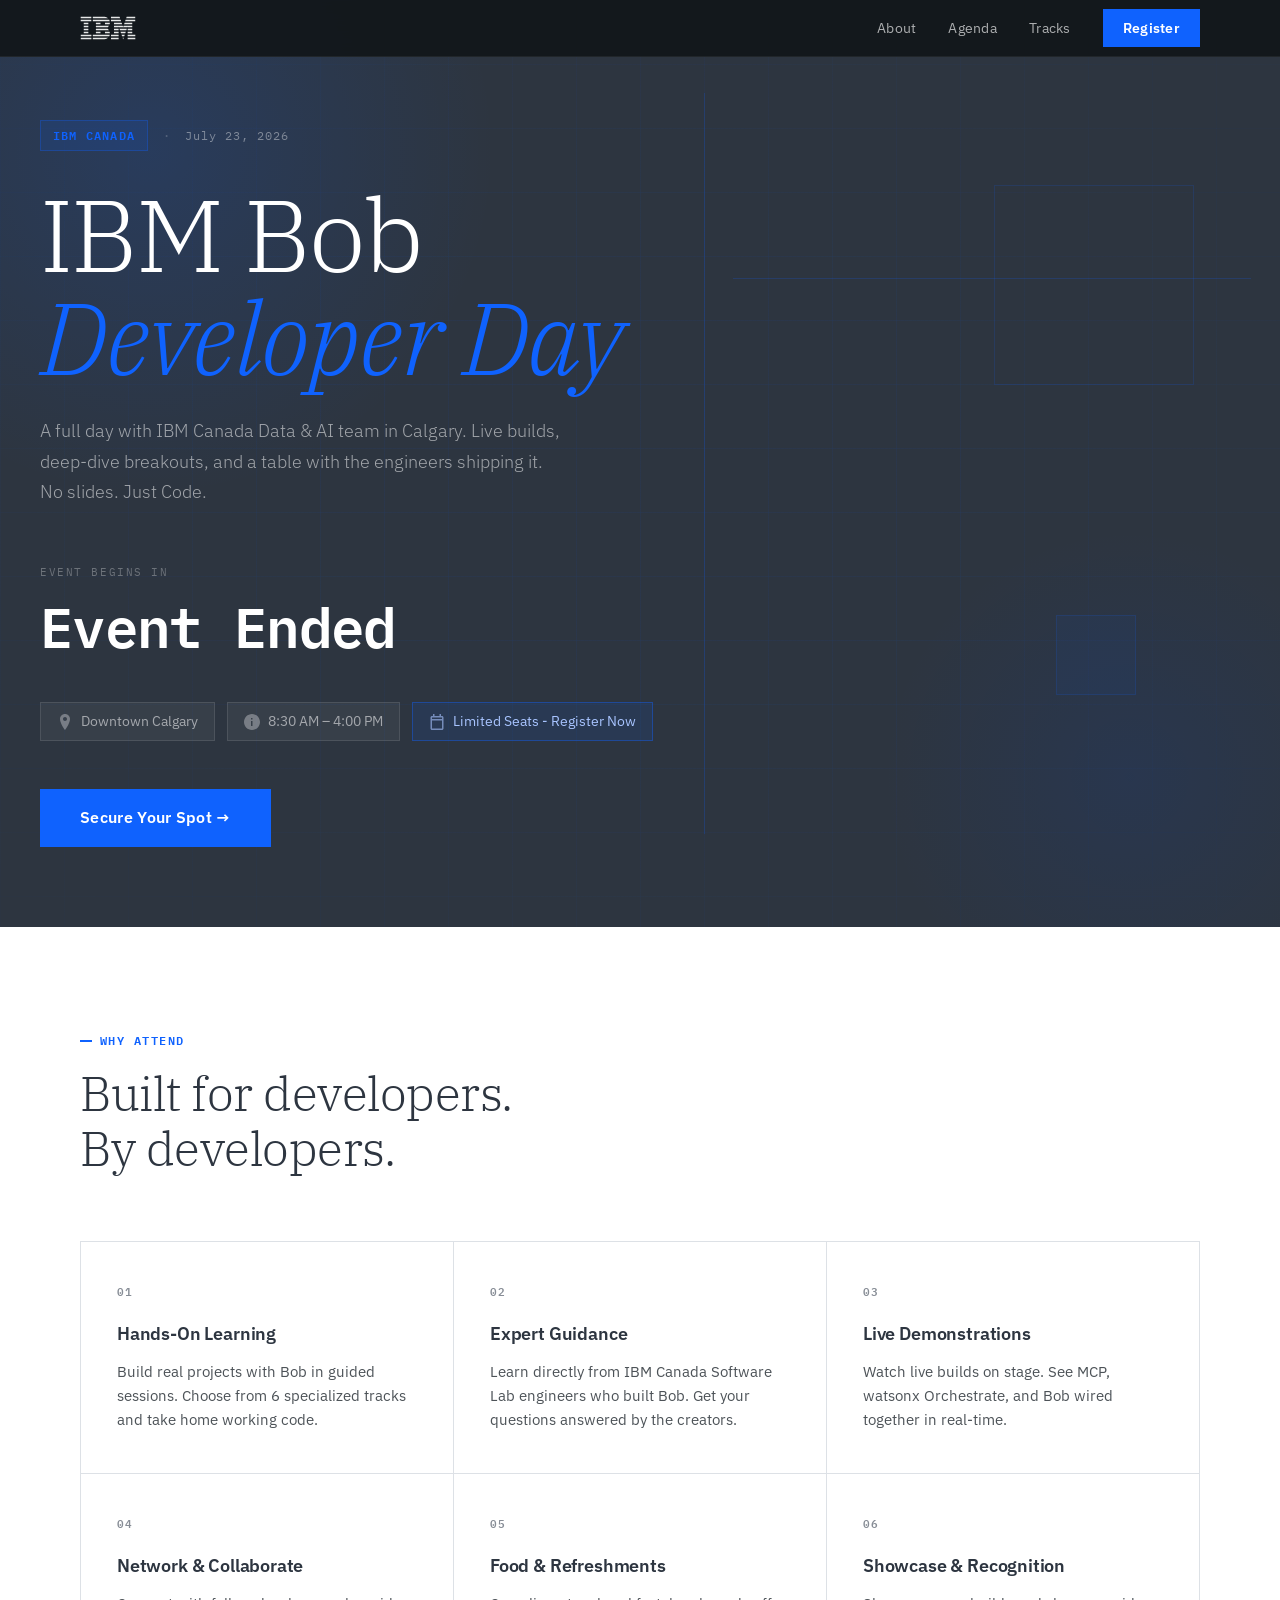
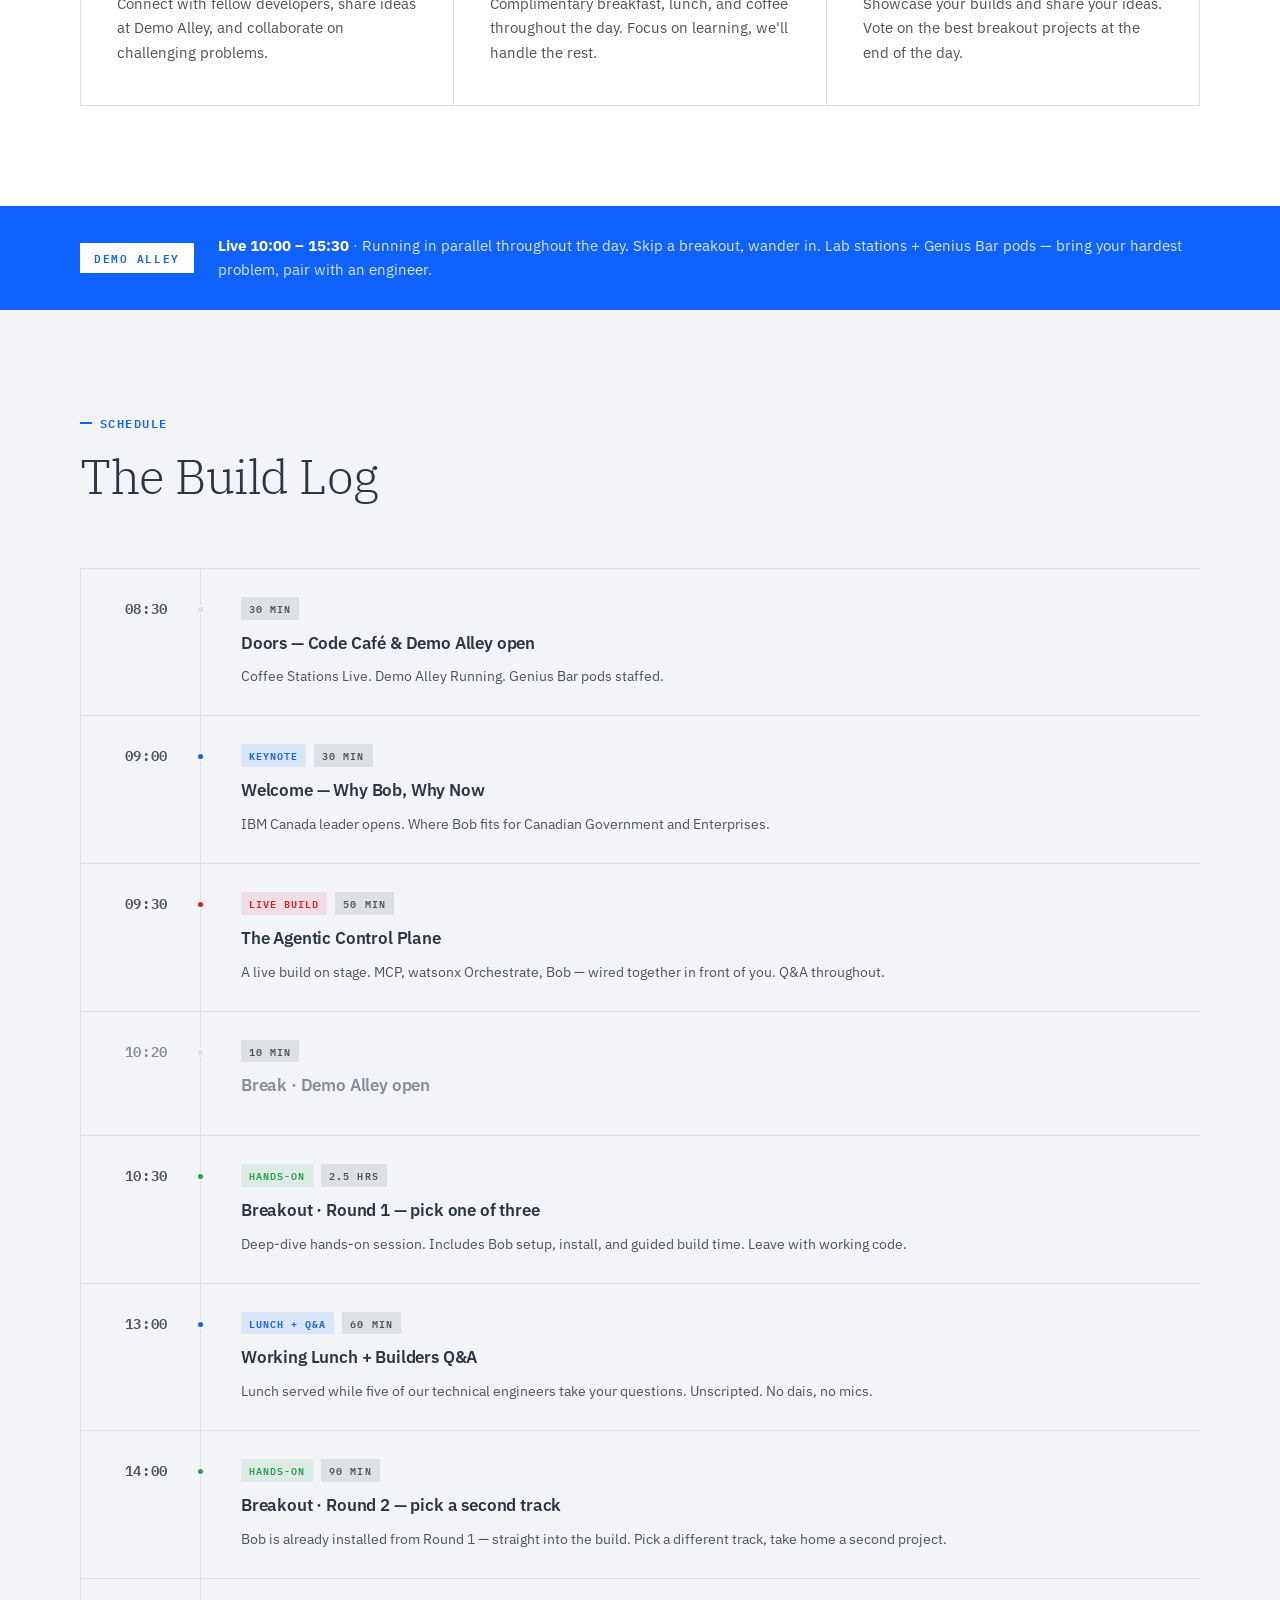
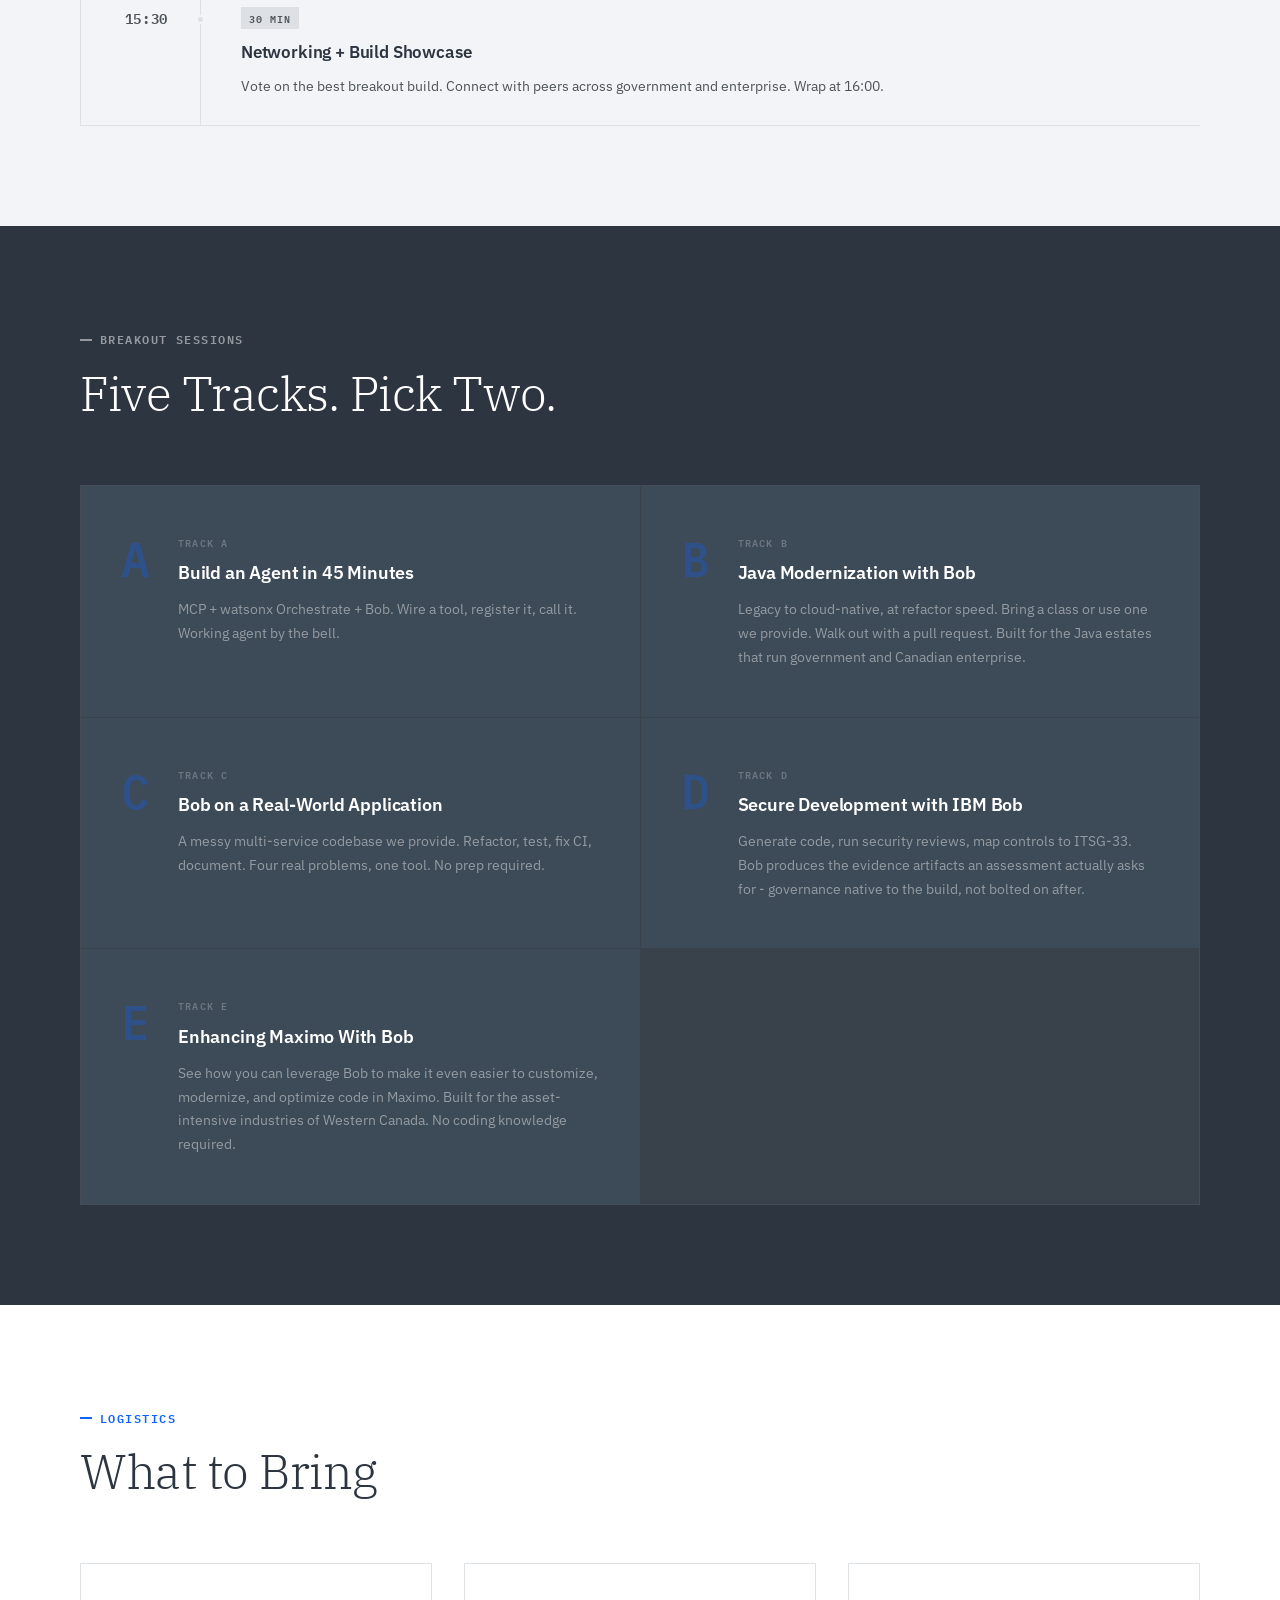
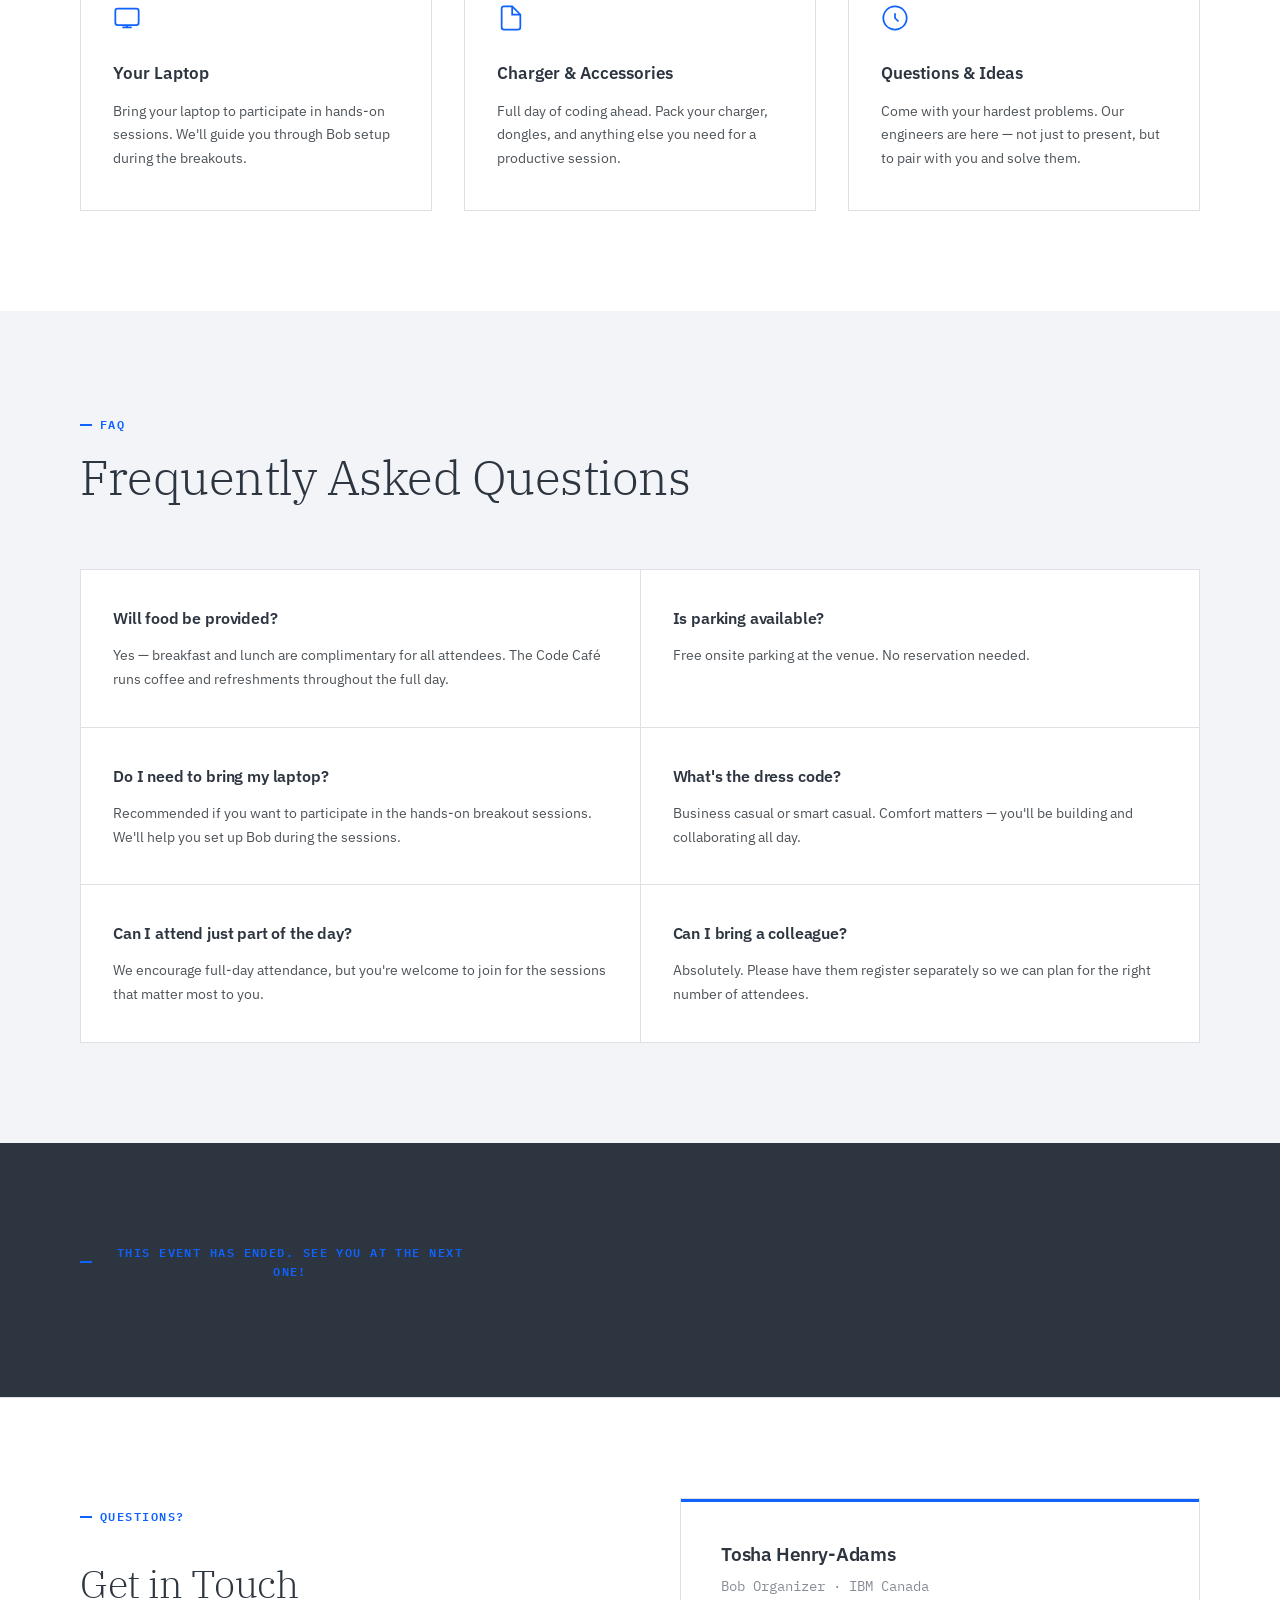
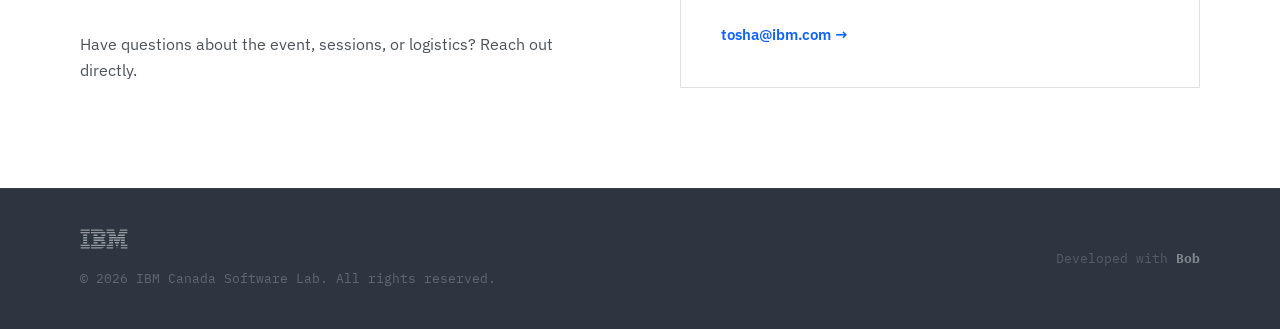
==== calgary/index.html @ beebd422 "Update index.html" ====
<!DOCTYPE html>
<html lang="en">
<head>
    <meta charset="UTF-8">
    <meta name="viewport" content="width=device-width, initial-scale=1.0">
    <title>IBM Bob Developer Day — July 23, 2026 · Calgary</title>
    <link rel="preconnect" href="https://fonts.googleapis.com">
    <link rel="preconnect" href="https://fonts.gstatic.com" crossorigin>
    <link href="https://fonts.googleapis.com/css2?family=IBM+Plex+Mono:wght@400;600&family=IBM+Plex+Sans:ital,wght@0,300;0,400;0,600;0,700;1,300&family=IBM+Plex+Serif:wght@300;400;600&display=swap" rel="stylesheet">
    <link rel="stylesheet" href="../styles.css">
</head>
<body>

    <!-- Sticky Register Button -->
    <div id="stickyRegister" class="sticky-register">
        <a href="#register" class="btn-sticky">Register Now →</a>
    </div>

    <!-- Top Nav Bar -->
    <nav class="topnav">
        <div class="topnav-inner">
            <img src="../ibm-logo.svg" alt="IBM" class="nav-logo">
            <div class="nav-links">
                <a href="#about">About</a>
                <a href="#agenda">Agenda</a>
                <a href="#tracks">Tracks</a>
                <a href="#register" class="nav-cta">Register</a>
            </div>
        </div>
    </nav>

    <div class="page-wrapper">

        <!-- HERO -->
        <header class="hero">
            <div class="hero-bg-grid"></div>
            <div class="hero-inner">
                <div class="hero-eyebrow">
                    <span class="eyebrow-tag">IBM Canada</span>
                    <span class="eyebrow-divider">·</span>
                    <span class="eyebrow-date">July 23, 2026</span>
                </div>

                <h1 class="hero-title">
                    IBM Bob<br>
                    <span class="hero-title-accent">Developer Day</span>
                </h1>

                <p class="hero-subtitle">A full day with IBM Canada Data & AI team in Calgary. Live builds, deep-dive breakouts, and a table with the engineers shipping it. <br>No slides. Just Code.</p>

                <!-- Countdown -->
                <div class="countdown-block">
                    <div class="countdown-label">Event begins in</div>
                    <div id="countdown" class="countdown">
                        <div class="countdown-item">
                            <span id="days" class="countdown-value">00</span>
                            <span class="countdown-unit">Days</span>
                        </div>
                        <div class="countdown-sep">:</div>
                        <div class="countdown-item">
                            <span id="hours" class="countdown-value">00</span>
                            <span class="countdown-unit">Hrs</span>
                        </div>
                        <div class="countdown-sep">:</div>
                        <div class="countdown-item">
                            <span id="minutes" class="countdown-value">00</span>
                            <span class="countdown-unit">Min</span>
                        </div>
                        <div class="countdown-sep">:</div>
                        <div class="countdown-item">
                            <span id="seconds" class="countdown-value">00</span>
                            <span class="countdown-unit">Sec</span>
                        </div>
                    </div>
                </div>

                <!-- Event Meta -->
                <div class="hero-meta">
                    <div class="meta-pill">
                        <svg width="16" height="16" viewBox="0 0 16 16" fill="none"><path d="M8 0C5.2 0 3 2.2 3 5c0 4.4 5 11 5 11s5-6.6 5-11c0-2.8-2.2-5-5-5zm0 7c-1.1 0-2-.9-2-2s.9-2 2-2 2 .9 2 2-.9 2-2 2z" fill="currentColor"/></svg>
                        Downtown Calgary
                    </div>
                    <div class="meta-pill">
                        <svg width="16" height="16" viewBox="0 0 16 16" fill="none"><path d="M8 0C3.6 0 0 3.6 0 8s3.6 8 8 8 8-3.6 8-8-3.6-8-8-8zm.5 12H7V7h1.5v5zm0-6.5H7V4h1.5v1.5z" fill="currentColor"/></svg>
                        8:30 AM – 4:00 PM
                    </div>
                    <a href="#register" class="meta-pill meta-pill-link">
                        <svg width="16" height="16" viewBox="0 0 16 16" fill="none"><path d="M13 2h-1V0h-1.5v2h-5V0H4v2H3C2.2 2 1.5 2.7 1.5 3.5v11C1.5 15.3 2.2 16 3 16h10c.8 0 1.5-.7 1.5-1.5v-11C14.5 2.7 13.8 2 13 2zm0 12.5H3v-8h10v8zM3 5V3.5h10V5H3z" fill="currentColor"/></svg>
                        Limited Seats - Register Now
                    </a>
                </div>

                <a href="#register" class="btn-hero">Secure Your Spot →</a>
            </div>

            <!-- Hero decoration -->
            <div class="hero-decoration">
                <div class="deco-line deco-l1"></div>
                <div class="deco-line deco-l2"></div>
                <div class="deco-box deco-b1"></div>
                <div class="deco-box deco-b2"></div>
            </div>
        </header>

        <main id="about">

            <!-- WHY ATTEND -->
            <section class="section-why">
                <div class="section-inner">
                    <div class="section-header">
                        <span class="section-kicker">Why Attend</span>
                        <h2 class="section-title">Built for developers.<br>By developers.</h2>
                    </div>
                    <div class="why-grid">
                        <div class="why-card">
                            <div class="why-num">01</div>
                            <h3>Hands-On Learning</h3>
                            <p>Build real projects with Bob in guided sessions. Choose from 6 specialized tracks and take home working code.</p>
                        </div>
                        <div class="why-card">
                            <div class="why-num">02</div>
                            <h3>Expert Guidance</h3>
                            <p>Learn directly from IBM Canada Software Lab engineers who built Bob. Get your questions answered by the creators.</p>
                        </div>
                        <div class="why-card">
                            <div class="why-num">03</div>
                            <h3>Live Demonstrations</h3>
                            <p>Watch live builds on stage. See MCP, watsonx Orchestrate, and Bob wired together in real-time.</p>
                        </div>
                        <div class="why-card">
                            <div class="why-num">04</div>
                            <h3>Network & Collaborate</h3>
                            <p>Connect with fellow developers, share ideas at Demo Alley, and collaborate on challenging problems.</p>
                        </div>
                        <div class="why-card">
                            <div class="why-num">05</div>
                            <h3>Food & Refreshments</h3>
                            <p>Complimentary breakfast, lunch, and coffee throughout the day. Focus on learning, we'll handle the rest.</p>
                        </div>
                        <div class="why-card">
                            <div class="why-num">06</div>
                            <h3>Showcase & Recognition</h3>
                            <p>Showcase your builds and share your ideas. Vote on the best breakout projects at the end of the day.</p>
                        </div>
                    </div>
                </div>
            </section>

            <!-- DEMO ALLEY BANNER -->
            <div class="demo-alley-banner">
                <div class="section-inner">
                    <div class="demo-alley-inner">
                        <div class="demo-alley-badge">DEMO ALLEY</div>
                        <div class="demo-alley-text">
                            <strong>Live 10:00 – 15:30</strong> · Running in parallel throughout the day. Skip a breakout, wander in. Lab stations + Genius Bar pods — bring your hardest problem, pair with an engineer.
                        </div>
                    </div>
                </div>
            </div>

            <!-- AGENDA -->
            <section class="section-agenda" id="agenda">
                <div class="section-inner">
                    <div class="section-header">
                        <span class="section-kicker">Schedule</span>
                        <h2 class="section-title">The Build Log</h2>
                    </div>
                    <div class="agenda-timeline">

                        <div class="agenda-item">
                            <div class="agenda-time">
                                <span class="time-mono">08:30</span>
                                <div class="time-dot"></div>
                            </div>
                            <div class="agenda-content">
                                <div class="agenda-tags"><span class="atag atag-default">30 MIN</span></div>
                                <h3>Doors — Code Café &amp; Demo Alley open</h3>
                                <p>Coffee Stations Live. Demo Alley Running. Genius Bar pods staffed.</p>
                            </div>
                        </div>

                        <div class="agenda-item agenda-keynote">
                            <div class="agenda-time">
                                <span class="time-mono">09:00</span>
                                <div class="time-dot"></div>
                            </div>
                            <div class="agenda-content">
                                <div class="agenda-tags"><span class="atag atag-keynote">KEYNOTE</span><span class="atag">30 MIN</span></div>
                                <h3>Welcome — Why Bob, Why Now</h3>
                                <p>IBM Canada leader opens. Where Bob fits for Canadian Government and Enterprises.</p>
                            </div>
                        </div>

                        <div class="agenda-item agenda-live">
                            <div class="agenda-time">
                                <span class="time-mono">09:30</span>
                                <div class="time-dot"></div>
                            </div>
                            <div class="agenda-content">
                                <div class="agenda-tags"><span class="atag atag-live">LIVE BUILD</span><span class="atag">50 MIN</span></div>
                                <h3>The Agentic Control Plane</h3>
                                <p>A live build on stage. MCP, watsonx Orchestrate, Bob — wired together in front of you. Q&amp;A throughout.</p>
                            </div>
                        </div>

                        <div class="agenda-item agenda-break">
                            <div class="agenda-time">
                                <span class="time-mono">10:20</span>
                                <div class="time-dot"></div>
                            </div>
                            <div class="agenda-content">
                                <div class="agenda-tags"><span class="atag">10 MIN</span></div>
                                <h3>Break · Demo Alley open</h3>
                            </div>
                        </div>

                        <div class="agenda-item agenda-handson">
                            <div class="agenda-time">
                                <span class="time-mono">10:30</span>
                                <div class="time-dot"></div>
                            </div>
                            <div class="agenda-content">
                                <div class="agenda-tags"><span class="atag atag-handson">HANDS-ON</span><span class="atag">2.5 HRS</span></div>
                                <h3>Breakout · Round 1 — pick one of three</h3>
                                <p>Deep-dive hands-on session. Includes Bob setup, install, and guided build time. Leave with working code.</p>
                            </div>
                        </div>

                        <div class="agenda-item agenda-keynote">
                            <div class="agenda-time">
                                <span class="time-mono">13:00</span>
                                <div class="time-dot"></div>
                            </div>
                            <div class="agenda-content">
                                <div class="agenda-tags"><span class="atag atag-keynote">LUNCH + Q&amp;A</span><span class="atag">60 MIN</span></div>
                                <h3>Working Lunch + Builders Q&amp;A</h3>
                                <p>Lunch served while five of our technical engineers take your questions. Unscripted. No dais, no mics.</p>
                            </div>
                        </div>

                        <div class="agenda-item agenda-handson">
                            <div class="agenda-time">
                                <span class="time-mono">14:00</span>
                                <div class="time-dot"></div>
                            </div>
                            <div class="agenda-content">
                                <div class="agenda-tags"><span class="atag atag-handson">HANDS-ON</span><span class="atag">90 MIN</span></div>
                                <h3>Breakout · Round 2 — pick a second track</h3>
                                <p>Bob is already installed from Round 1 — straight into the build. Pick a different track, take home a second project.</p>
                            </div>
                        </div>

                        <div class="agenda-item">
                            <div class="agenda-time">
                                <span class="time-mono">15:30</span>
                                <div class="time-dot"></div>
                            </div>
                            <div class="agenda-content">
                                <div class="agenda-tags"><span class="atag">30 MIN</span></div>
                                <h3>Networking + Build Showcase</h3>
                                <p>Vote on the best breakout build. Connect with peers across government and enterprise. Wrap at 16:00.</p>
                            </div>
                        </div>

                    </div>
                </div>
            </section>

            <!-- TRACKS -->
            <section class="section-tracks" id="tracks">
                <div class="section-inner">
                    <div class="section-header section-header-light">
                        <span class="section-kicker section-kicker-light">Breakout Sessions</span>
                        <h2 class="section-title section-title-light">Five Tracks. Pick Two.</h2>
                    </div>
                    <div class="tracks-grid">
                        <div class="track-card">
                            <div class="track-letter">A</div>
                            <div class="track-body">
                                <div class="track-label">TRACK A</div>
                                <h3>Build an Agent in 45 Minutes</h3>
                                <p>MCP + watsonx Orchestrate + Bob. Wire a tool, register it, call it. Working agent by the bell.</p>
                            </div>
                        </div>
						<div class="track-card">
                            <div class="track-letter">B</div>
                            <div class="track-body">
                                <div class="track-label">TRACK B</div>
                                <h3>Java Modernization with Bob</h3>
                                <p>Legacy to cloud-native, at refactor speed. Bring a class or use one we provide. Walk out with a pull request. Built for the Java estates that run government and Canadian enterprise.</p>
                            </div>
                        </div>
                        <div class="track-card">
                            <div class="track-letter">C</div>
                            <div class="track-body">
                                <div class="track-label">TRACK C</div>
                                <h3>Bob on a Real-World Application</h3>
                                <p>A messy multi-service codebase we provide. Refactor, test, fix CI, document. Four real problems, one tool. No prep required.</p>
                            </div>
                        </div>
                        <div class="track-card">
                            <div class="track-letter">D</div>
                            <div class="track-body">
                                <div class="track-label">TRACK D</div>
                                <h3>Secure Development with IBM Bob</h3>
                                <p>Generate code, run security reviews, map controls to ITSG-33. Bob produces the evidence artifacts an assessment actually asks for - governance native to the build, not bolted on after.</p>
                            </div>
                        </div>
						<div class="track-card">
                            <div class="track-letter">E</div>
                            <div class="track-body">
                                <div class="track-label">TRACK E</div>
                                <h3>Enhancing Maximo With Bob</h3>
                                <p>See how you can leverage Bob to make it even easier to customize, modernize, and optimize code in Maximo. Built for the asset-intensive industries of Western Canada. No coding knowledge required.</p>
                            </div>
                        </div>
                    </div>
                </div>
            </section>

            <!-- WHAT TO BRING -->
            <section class="section-bring">
                <div class="section-inner">
                    <div class="section-header">
                        <span class="section-kicker">Logistics</span>
                        <h2 class="section-title">What to Bring</h2>
                    </div>
                    <div class="bring-grid">
                        <div class="bring-card">
                            <div class="bring-icon">
                                <svg width="28" height="28" viewBox="0 0 24 24" fill="none" stroke="currentColor" stroke-width="1.5"><rect x="2" y="4" width="20" height="14" rx="2"/><path d="M8 20h8M12 18v2"/></svg>
                            </div>
                            <h3>Your Laptop</h3>
                            <p>Bring your laptop to participate in hands-on sessions. We'll guide you through Bob setup during the breakouts.</p>
                        </div>
                        <div class="bring-card">
                            <div class="bring-icon">
                                <svg width="28" height="28" viewBox="0 0 24 24" fill="none" stroke="currentColor" stroke-width="1.5"><path d="M13 2H6a2 2 0 00-2 2v16a2 2 0 002 2h12a2 2 0 002-2V9z"/><polyline points="13 2 13 9 20 9"/></svg>
                            </div>
                            <h3>Charger &amp; Accessories</h3>
                            <p>Full day of coding ahead. Pack your charger, dongles, and anything else you need for a productive session.</p>
                        </div>
                        <div class="bring-card">
                            <div class="bring-icon">
                                <svg width="28" height="28" viewBox="0 0 24 24" fill="none" stroke="currentColor" stroke-width="1.5"><circle cx="12" cy="12" r="10"/><path d="M12 8v4l3 3"/></svg>
                            </div>
                            <h3>Questions &amp; Ideas</h3>
                            <p>Come with your hardest problems. Our engineers are here — not just to present, but to pair with you and solve them.</p>
                        </div>
                    </div>
                </div>
            </section>

            <!-- FAQ -->
            <section class="section-faq">
                <div class="section-inner">
                    <div class="section-header">
                        <span class="section-kicker">FAQ</span>
                        <h2 class="section-title">Frequently Asked Questions</h2>
                    </div>
                    <div class="faq-grid">
                        <div class="faq-item">
                            <h3>Will food be provided?</h3>
                            <p>Yes — breakfast and lunch are complimentary for all attendees. The Code Café runs coffee and refreshments throughout the full day.</p>
                        </div>
                        <div class="faq-item">
                            <h3>Is parking available?</h3>
                            <p>Free onsite parking at the venue. No reservation needed.</p>
                        </div>
                        <div class="faq-item">
                            <h3>Do I need to bring my laptop?</h3>
                            <p>Recommended if you want to participate in the hands-on breakout sessions. We'll help you set up Bob during the sessions.</p>
                        </div>
                        <div class="faq-item">
                            <h3>What's the dress code?</h3>
                            <p>Business casual or smart casual. Comfort matters — you'll be building and collaborating all day.</p>
                        </div>
                        <div class="faq-item">
                            <h3>Can I attend just part of the day?</h3>
                            <p>We encourage full-day attendance, but you're welcome to join for the sessions that matter most to you.</p>
                        </div>
                        <div class="faq-item">
                            <h3>Can I bring a colleague?</h3>
                            <p>Absolutely. Please have them register separately so we can plan for the right number of attendees.</p>
                        </div>
                    </div>
                </div>
            </section>

            <!-- REGISTRATION -->
            <section id="register" class="section-register">
                <div class="section-inner">
                    <div class="register-card">
                        <div class="register-left">
                            <span class="section-kicker section-kicker-light">Registration</span>
                            <h2>Reserve Your Spot</h2>
                            <p>Secure your place at IBM Bob Developer Day Calgary. Seats are limited — early registration is encouraged.</p>
                            <ul class="register-perks">
                                <li>Full-day access to all sessions</li>
                                <li>Complimentary breakfast &amp; lunch</li>
                                <li>Hands-on breakout materials</li>
                                <li>Access to Demo Alley &amp; Genius Bar</li>
                            </ul>
                            <div class="register-secure">
                                <svg width="14" height="14" viewBox="0 0 16 16" fill="currentColor"><path d="M8 0C5.2 0 2.9 2.3 2.9 5v1.1H1.5C.7 6.1 0 6.8 0 7.6v6.9C0 15.3.7 16 1.5 16h13c.8 0 1.5-.7 1.5-1.5V7.6c0-.8-.7-1.5-1.5-1.5h-1.4V5C13.1 2.3 10.8 0 8 0zm0 1.5c1.9 0 3.5 1.6 3.5 3.5v1.1H4.5V5C4.5 3.1 6.1 1.5 8 1.5z"/></svg>
                                Your information is secure and used only for this event.By registering for this event, you consent to photography and video recording and the use of such content for event marketing and promotional activities.
                            </div>
                        </div>
                        <div class="register-right">
                            <iframe class="airtable-embed" 
	                            src="https://airtable.com/embed/appYo5AO9TQs8hWMN/pagO6Nk9xzf6Updv2/form" 
	                            frameborder="0" 
	                            onmousewheel="" 
	                            width="100%" 
	                            height="533" 
	                            style="background: transparent; border: 1px solid #ccc;">
                            </iframe>
                        </div>
                    </div>
                </div>
            </section>

            <!-- CONTACT -->
            <section class="section-contact">
                <div class="section-inner">
                    <div class="contact-block">
                        <div class="contact-left">
                            <span class="section-kicker">Questions?</span>
                            <h2>Get in Touch</h2>
                            <p>Have questions about the event, sessions, or logistics? Reach out directly.</p>
                        </div>
                        <div class="contact-right">
                            <div class="contact-card">
                                <div class="contact-name">Tosha Henry-Adams</div>
                                <div class="contact-role">Bob Organizer · IBM Canada</div>
                                <a href="mailto:lindsay.carreau@ibm.com" class="contact-email">tosha@ibm.com →</a>
                            </div>
                        </div>
                    </div>
                </div>
            </section>

        </main>

        <footer class="site-footer">
            <div class="section-inner">
                <div class="footer-inner">
                    <div class="footer-left">
                        <img src="../ibm-logo.svg" alt="IBM" class="footer-logo">
                        <p>© 2026 IBM Canada Software Lab. All rights reserved.</p>
                    </div>
                    <div class="footer-right">
                        <p class="bob-credit">Developed with <strong>Bob</strong></p>
                    </div>
                </div>
            </div>
        </footer>

    </div>

    <script src="../script.js"></script>
</body>
</html>
---- styles.css ----
/* ============================================================
   IBM BOB DEVELOPER DAY — styles.css
   Design: IBM Carbon-influenced, editorial precision
   ============================================================ */

:root {
    --ibm-blue:     #0f62fe;
    --ibm-blue-dk:  #0043ce;
    --ibm-blue-dkr: #001d6c;
    --ibm-red:      #da1e28;
    --ibm-green:    #24a148;
    --ibm-cool-90:  #2d3540;
    --ibm-cool-80:  #3d4a57;
    --ibm-cool-70:  #4e5d6c;
    --ibm-cool-60:  #4d5358;
    --ibm-cool-40:  #878d96;
    --ibm-cool-20:  #dde1e6;
    --ibm-cool-10:  #f2f4f8;
    --ibm-white:    #ffffff;
    --ibm-bg:       #f2f4f8;

    --font-sans:  'IBM Plex Sans', system-ui, sans-serif;
    --font-mono:  'IBM Plex Mono', monospace;
    --font-serif: 'IBM Plex Serif', Georgia, serif;

    --max-w: 1200px;
    --section-pad: 100px 0;
    --radius: 2px;
    --transition: 0.22s ease;
}

/* ===================== RESET ===================== */
*, *::before, *::after { box-sizing: border-box; margin: 0; padding: 0; }

html { scroll-behavior: smooth; }

body {
    font-family: var(--font-sans);
    background: var(--ibm-bg);
    color: var(--ibm-cool-90);
    line-height: 1.6;
    -webkit-font-smoothing: antialiased;
}

/* ===================== TOP NAV ===================== */
.topnav {
    position: fixed;
    top: 0;
    left: 0;
    right: 0;
    z-index: 100;
    background: rgba(18, 22, 25, 0.92);
    backdrop-filter: blur(12px);
    border-bottom: 1px solid rgba(255,255,255,0.06);
}

.topnav-inner {
    max-width: var(--max-w);
    margin: 0 auto;
    padding: 0 40px;
    height: 56px;
    display: flex;
    align-items: center;
    justify-content: space-between;
}

.nav-logo {
    width: 56px;
    height: auto;
    filter: brightness(0) invert(1);
    opacity: 0.9;
}

.nav-links {
    display: flex;
    align-items: center;
    gap: 32px;
}

.nav-links a {
    color: rgba(255,255,255,0.65);
    text-decoration: none;
    font-size: 0.875rem;
    font-weight: 400;
    letter-spacing: 0.02em;
    transition: color var(--transition);
}

.nav-links a:hover { color: var(--ibm-white); }

.nav-links .nav-cta {
    background: var(--ibm-blue);
    color: var(--ibm-white);
    padding: 8px 20px;
    font-weight: 600;
    opacity: 1;
}

.nav-links .nav-cta:hover {
    background: var(--ibm-blue-dk);
    color: var(--ibm-white);
}

/* ===================== STICKY BUTTON ===================== */
.sticky-register {
    position: fixed;
    bottom: 32px;
    right: 32px;
    z-index: 90;
    opacity: 0;
    transform: translateY(16px);
    pointer-events: none;
    transition: all 0.3s ease;
}

.sticky-register.visible {
    opacity: 1;
    transform: translateY(0);
    pointer-events: auto;
}

.btn-sticky {
    display: inline-block;
    padding: 14px 28px;
    background: var(--ibm-blue);
    color: var(--ibm-white);
    text-decoration: none;
    font-size: 0.9rem;
    font-weight: 600;
    letter-spacing: 0.02em;
    box-shadow: 0 4px 24px rgba(15, 98, 254, 0.45);
    transition: all var(--transition);
}

.btn-sticky:hover {
    background: var(--ibm-blue-dk);
    box-shadow: 0 6px 32px rgba(15, 98, 254, 0.55);
    transform: translateY(-2px);
}

/* ===================== SECTION INNER ===================== */
.section-inner {
    max-width: var(--max-w);
    margin: 0 auto;
    padding: 0 40px;
}

.section-header {
    margin-bottom: 64px;
}

.section-header-light { /* for dark bg */ }

.section-kicker {
    display: inline-block;
    font-family: var(--font-mono);
    font-size: 0.75rem;
    font-weight: 600;
    color: var(--ibm-blue);
    letter-spacing: 0.12em;
    text-transform: uppercase;
    margin-bottom: 16px;
    position: relative;
    padding-left: 20px;
}

.section-kicker::before {
    content: '';
    position: absolute;
    left: 0;
    top: 50%;
    transform: translateY(-50%);
    width: 12px;
    height: 2px;
    background: var(--ibm-blue);
}

.section-kicker-light {
    color: rgba(255,255,255,0.5);
}

.section-kicker-light::before {
    background: rgba(255,255,255,0.5);
}

.section-title {
    font-family: var(--font-serif);
    font-size: clamp(2rem, 4vw, 3rem);
    font-weight: 300;
    line-height: 1.15;
    color: var(--ibm-cool-90);
    letter-spacing: -0.01em;
}

.section-title-light { color: var(--ibm-white); }

/* ===================== HERO ===================== */
.hero {
    position: relative;
    background: var(--ibm-cool-90);
    min-height: 100vh;
    display: flex;
    align-items: center;
    padding: 120px 40px 80px;
    overflow: hidden;
}

.hero-bg-grid {
    position: absolute;
    inset: 0;
    background-image:
        linear-gradient(rgba(15, 98, 254, 0.06) 1px, transparent 1px),
        linear-gradient(90deg, rgba(15, 98, 254, 0.06) 1px, transparent 1px);
    background-size: 64px 64px;
    mask-image: radial-gradient(ellipse 80% 80% at 50% 50%, black 30%, transparent 100%);
}

.hero::before {
    content: '';
    position: absolute;
    top: -200px;
    left: -200px;
    width: 700px;
    height: 700px;
    background: radial-gradient(circle, rgba(15,98,254,0.15) 0%, transparent 70%);
    pointer-events: none;
}

.hero::after {
    content: '';
    position: absolute;
    bottom: -100px;
    right: -100px;
    width: 500px;
    height: 500px;
    background: radial-gradient(circle, rgba(0,67,206,0.1) 0%, transparent 70%);
    pointer-events: none;
}

.hero-inner {
    position: relative;
    z-index: 2;
    max-width: var(--max-w);
    margin: 0 auto;
    width: 100%;
}

.hero-eyebrow {
    display: flex;
    align-items: center;
    gap: 16px;
    margin-bottom: 32px;
    animation: fadeUp 0.8s ease both;
}

.eyebrow-tag {
    font-family: var(--font-mono);
    font-size: 0.75rem;
    font-weight: 600;
    color: var(--ibm-blue);
    letter-spacing: 0.1em;
    text-transform: uppercase;
    background: rgba(15, 98, 254, 0.12);
    border: 1px solid rgba(15, 98, 254, 0.3);
    padding: 5px 12px;
}

.eyebrow-divider { color: rgba(255,255,255,0.2); }

.eyebrow-date {
    font-family: var(--font-mono);
    font-size: 0.75rem;
    color: rgba(255,255,255,0.4);
    letter-spacing: 0.08em;
}

.hero-title {
    font-family: var(--font-serif);
    font-size: clamp(3.5rem, 8vw, 7rem);
    font-weight: 300;
    color: var(--ibm-white);
    line-height: 1.0;
    letter-spacing: -0.02em;
    margin-bottom: 28px;
    animation: fadeUp 0.8s 0.1s ease both;
}

.hero-title-accent {
    color: var(--ibm-blue);
    font-style: italic;
}

.hero-subtitle {
    font-size: 1.125rem;
    color: rgba(255,255,255,0.55);
    max-width: 560px;
    line-height: 1.7;
    margin-bottom: 56px;
    font-weight: 300;
    animation: fadeUp 0.8s 0.2s ease both;
}

/* Countdown */
.countdown-block {
    margin-bottom: 48px;
    animation: fadeUp 0.8s 0.3s ease both;
}

.countdown-label {
    font-family: var(--font-mono);
    font-size: 0.7rem;
    letter-spacing: 0.14em;
    text-transform: uppercase;
    color: rgba(255,255,255,0.3);
    margin-bottom: 16px;
}

.countdown {
    display: flex;
    align-items: center;
    gap: 12px;
}

.countdown-item {
    text-align: center;
}

.countdown-value {
    display: block;
    font-family: var(--font-mono);
    font-size: 3.5rem;
    font-weight: 600;
    color: var(--ibm-white);
    line-height: 1;
    letter-spacing: -0.03em;
}

.countdown-unit {
    display: block;
    font-family: var(--font-mono);
    font-size: 0.65rem;
    letter-spacing: 0.1em;
    text-transform: uppercase;
    color: rgba(255,255,255,0.3);
    margin-top: 6px;
}

.countdown-sep {
    font-family: var(--font-mono);
    font-size: 2.5rem;
    color: rgba(15, 98, 254, 0.4);
    line-height: 1;
    padding-bottom: 16px;
}

/* Hero Meta Pills */
.hero-meta {
    display: flex;
    flex-wrap: wrap;
    gap: 12px;
    margin-bottom: 48px;
    animation: fadeUp 0.8s 0.35s ease both;
}

.meta-pill {
    display: flex;
    align-items: center;
    gap: 8px;
    font-size: 0.85rem;
    color: rgba(255,255,255,0.55);
    background: rgba(255,255,255,0.05);
    border: 1px solid rgba(255,255,255,0.1);
    padding: 8px 16px;
}

.meta-pill-link {
    text-decoration: none;
    border: 1px solid rgba(15, 98, 254, 0.4);
    color: #a8c4ff;
    background: rgba(15, 98, 254, 0.1);
    transition: all var(--transition);
}

.meta-pill svg { opacity: 0.6; flex-shrink: 0; }

.btn-hero {
    display: inline-block;
    padding: 16px 40px;
    background: var(--ibm-blue);
    color: var(--ibm-white);
    text-decoration: none;
    font-size: 1rem;
    font-weight: 600;
    letter-spacing: 0.02em;
    transition: all var(--transition);
    box-shadow: 0 0 0 0 rgba(15, 98, 254, 0.4);
    animation: fadeUp 0.8s 0.4s ease both;
}

.btn-hero:hover {
    background: var(--ibm-blue-dk);
    transform: translateY(-2px);
    box-shadow: 0 8px 32px rgba(15, 98, 254, 0.4);
}

/* Hero Decoration */
.hero-decoration {
    position: absolute;
    right: 0;
    top: 0;
    bottom: 0;
    width: 45%;
    pointer-events: none;
    z-index: 1;
}

.deco-line {
    position: absolute;
    background: rgba(15, 98, 254, 0.2);
}

.deco-l1 {
    width: 1px;
    top: 10%;
    bottom: 10%;
    left: 0;
}

.deco-l2 {
    height: 1px;
    left: 5%;
    right: 5%;
    top: 30%;
}

.deco-box {
    position: absolute;
    border: 1px solid rgba(15, 98, 254, 0.15);
}

.deco-b1 {
    width: 200px;
    height: 200px;
    top: 20%;
    right: 15%;
}

.deco-b2 {
    width: 80px;
    height: 80px;
    bottom: 25%;
    right: 25%;
    background: rgba(15, 98, 254, 0.05);
}

/* ===================== WHY ATTEND ===================== */
.section-why {
    background: var(--ibm-white);
    padding: var(--section-pad);
}

.why-grid {
    display: grid;
    grid-template-columns: repeat(3, 1fr);
    gap: 1px;
    background: var(--ibm-cool-20);
    border: 1px solid var(--ibm-cool-20);
}

.why-card {
    background: var(--ibm-white);
    padding: 40px 36px;
    position: relative;
    transition: background var(--transition);
}

.why-card:hover {
    background: var(--ibm-cool-10);
}

.why-card:hover .why-num {
    color: var(--ibm-blue);
}

.why-num {
    font-family: var(--font-mono);
    font-size: 0.7rem;
    font-weight: 600;
    color: var(--ibm-cool-40);
    letter-spacing: 0.1em;
    margin-bottom: 20px;
    transition: color var(--transition);
}

.why-card h3 {
    font-size: 1.1rem;
    font-weight: 600;
    color: var(--ibm-cool-90);
    margin-bottom: 12px;
    letter-spacing: -0.01em;
}

.why-card p {
    font-size: 0.925rem;
    color: var(--ibm-cool-60);
    line-height: 1.65;
}

/* ===================== DEMO ALLEY ===================== */
.demo-alley-banner {
    background: var(--ibm-blue);
    padding: 28px 0;
}

.demo-alley-inner {
    display: flex;
    align-items: center;
    gap: 24px;
}

.demo-alley-badge {
    font-family: var(--font-mono);
    font-size: 0.7rem;
    font-weight: 600;
    letter-spacing: 0.14em;
    color: var(--ibm-blue);
    background: var(--ibm-white);
    padding: 6px 14px;
    white-space: nowrap;
}

.demo-alley-text {
    font-size: 0.925rem;
    color: rgba(255,255,255,0.85);
    line-height: 1.6;
}

.demo-alley-text strong {
    color: var(--ibm-white);
}

/* ===================== AGENDA ===================== */
.section-agenda {
    background: var(--ibm-bg);
    padding: var(--section-pad);
}

.agenda-timeline {
    display: flex;
    flex-direction: column;
    gap: 0;
    border-left: 1px solid var(--ibm-cool-20);
    padding-left: 0;
}

.agenda-item {
    display: grid;
    grid-template-columns: 120px 1fr;
    gap: 0;
    position: relative;
    border-bottom: 1px solid var(--ibm-cool-20);
    transition: background var(--transition);
}

.agenda-item:hover {
    background: rgba(255,255,255,0.7);
}

.agenda-item:first-child { border-top: 1px solid var(--ibm-cool-20); }

.agenda-time {
    padding: 28px 32px 28px 0;
    display: flex;
    align-items: flex-start;
    justify-content: flex-end;
    gap: 20px;
    border-right: 1px solid var(--ibm-cool-20);
    position: relative;
}

.time-mono {
    font-family: var(--font-mono);
    font-size: 0.875rem;
    font-weight: 600;
    color: var(--ibm-cool-60);
    letter-spacing: 0.05em;
}

.time-dot {
    position: absolute;
    right: -5px;
    top: 36px;
    width: 9px;
    height: 9px;
    border-radius: 50%;
    background: var(--ibm-cool-20);
    border: 2px solid var(--ibm-bg);
}

.agenda-keynote .time-dot { background: var(--ibm-blue); }
.agenda-live .time-dot    { background: var(--ibm-red); }
.agenda-handson .time-dot { background: var(--ibm-green); }

.agenda-content {
    padding: 28px 0 28px 40px;
}

.agenda-tags {
    display: flex;
    gap: 8px;
    margin-bottom: 10px;
}

.atag {
    font-family: var(--font-mono);
    font-size: 0.65rem;
    font-weight: 600;
    letter-spacing: 0.1em;
    text-transform: uppercase;
    padding: 3px 8px;
    background: var(--ibm-cool-20);
    color: var(--ibm-cool-60);
}

.atag-keynote {
    background: rgba(15, 98, 254, 0.1);
    color: var(--ibm-blue);
}

.atag-live {
    background: rgba(218, 30, 40, 0.1);
    color: var(--ibm-red);
}

.atag-handson {
    background: rgba(36, 161, 72, 0.1);
    color: var(--ibm-green);
}

.agenda-content h3 {
    font-size: 1.05rem;
    font-weight: 600;
    color: var(--ibm-cool-90);
    margin-bottom: 8px;
    letter-spacing: -0.01em;
}

.agenda-content p {
    font-size: 0.9rem;
    color: var(--ibm-cool-60);
    line-height: 1.6;
}

.agenda-break .time-mono,
.agenda-break .agenda-content h3 {
    color: var(--ibm-cool-40);
}

/* ===================== TRACKS ===================== */
.section-tracks {
    background: var(--ibm-cool-90);
    padding: var(--section-pad);
}

.tracks-grid {
    display: grid;
    grid-template-columns: repeat(2, 1fr);
    gap: 1px;
    background: rgba(255,255,255,0.06);
    border: 1px solid rgba(255,255,255,0.06);
}

.track-card {
    background: var(--ibm-cool-80);
    padding: 48px 40px;
    display: flex;
    gap: 28px;
    align-items: flex-start;
    transition: background var(--transition);
    cursor: default;
}

.track-card:hover {
    background: var(--ibm-cool-70);
}

.track-letter {
    font-family: var(--font-mono);
    font-size: 3rem;
    font-weight: 600;
    color: rgba(15, 98, 254, 0.3);
    line-height: 1;
    flex-shrink: 0;
    transition: color var(--transition);
}

.track-card:hover .track-letter {
    color: var(--ibm-blue);
}

.track-label {
    font-family: var(--font-mono);
    font-size: 0.65rem;
    font-weight: 600;
    letter-spacing: 0.12em;
    color: rgba(255,255,255,0.25);
    text-transform: uppercase;
    margin-bottom: 12px;
}

.track-body h3 {
    font-size: 1.1rem;
    font-weight: 600;
    color: var(--ibm-white);
    margin-bottom: 12px;
    letter-spacing: -0.01em;
    line-height: 1.3;
}

.track-body p {
    font-size: 0.9rem;
    color: rgba(255,255,255,0.45);
    line-height: 1.65;
}

/* ===================== WHAT TO BRING ===================== */
.section-bring {
    background: var(--ibm-white);
    padding: var(--section-pad);
}

.bring-grid {
    display: grid;
    grid-template-columns: repeat(3, 1fr);
    gap: 32px;
}

.bring-card {
    padding: 40px 32px;
    border: 1px solid var(--ibm-cool-20);
    transition: all var(--transition);
    position: relative;
}

.bring-card::before {
    content: '';
    position: absolute;
    left: 0;
    top: 0;
    bottom: 0;
    width: 3px;
    background: var(--ibm-blue);
    opacity: 0;
    transition: opacity var(--transition);
}

.bring-card:hover::before {
    opacity: 1;
}

.bring-card:hover {
    border-color: var(--ibm-cool-20);
    box-shadow: 4px 4px 24px rgba(0,0,0,0.07);
    transform: translateX(4px);
}

.bring-icon {
    color: var(--ibm-blue);
    margin-bottom: 20px;
}

.bring-card h3 {
    font-size: 1.05rem;
    font-weight: 600;
    color: var(--ibm-cool-90);
    margin-bottom: 12px;
}

.bring-card p {
    font-size: 0.9rem;
    color: var(--ibm-cool-60);
    line-height: 1.65;
}

/* ===================== FAQ ===================== */
.section-faq {
    background: var(--ibm-bg);
    padding: var(--section-pad);
}

.faq-grid {
    display: grid;
    grid-template-columns: repeat(2, 1fr);
    gap: 1px;
    background: var(--ibm-cool-20);
    border: 1px solid var(--ibm-cool-20);
}

.faq-item {
    background: var(--ibm-white);
    padding: 36px 32px;
    transition: background var(--transition);
}

.faq-item:hover {
    background: var(--ibm-cool-10);
}

.faq-item h3 {
    font-size: 0.975rem;
    font-weight: 600;
    color: var(--ibm-cool-90);
    margin-bottom: 12px;
    letter-spacing: -0.01em;
}

.faq-item p {
    font-size: 0.9rem;
    color: var(--ibm-cool-60);
    line-height: 1.65;
}

/* ===================== REGISTRATION ===================== */
.section-register {
    background: var(--ibm-cool-90);
    padding: var(--section-pad);
}

.register-card {
    display: grid;
    grid-template-columns: 1fr 1.6fr;
    gap: 80px;
    align-items: start;
}

.register-left h2 {
    font-family: var(--font-serif);
    font-size: clamp(2rem, 3.5vw, 2.75rem);
    font-weight: 300;
    color: var(--ibm-white);
    line-height: 1.15;
    margin-bottom: 20px;
    margin-top: 16px;
    letter-spacing: -0.01em;
}

.register-left p {
    font-size: 0.975rem;
    color: rgba(255,255,255,0.5);
    line-height: 1.7;
    margin-bottom: 32px;
}

.register-perks {
    list-style: none;
    display: flex;
    flex-direction: column;
    gap: 10px;
    margin-bottom: 40px;
}

.register-perks li {
    font-size: 0.9rem;
    color: rgba(255,255,255,0.6);
    padding-left: 20px;
    position: relative;
}

.register-perks li::before {
    content: '→';
    position: absolute;
    left: 0;
    color: var(--ibm-blue);
    font-weight: 600;
}

.register-secure {
    display: flex;
    align-items: center;
    gap: 8px;
    font-size: 0.8rem;
    color: rgba(255,255,255,0.25);
    font-family: var(--font-mono);
}

.register-right {
    background: var(--ibm-white);
    padding: 8px;
}

.register-left .register-consent {
    font-size: 0.8rem;
    color: rgba(255,255,255,0.25);
    font-family: var(--font-mono);
    margin-top: 8px;
    margin-bottom: 0;
}

/* ===================== CONTACT ===================== */
.section-contact {
    background: var(--ibm-white);
    padding: var(--section-pad);
    border-top: 1px solid var(--ibm-cool-20);
}

.contact-block {
    display: grid;
    grid-template-columns: 1fr 1fr;
    gap: 80px;
    align-items: center;
}

.contact-left h2 {
    font-family: var(--font-serif);
    font-size: clamp(1.75rem, 3vw, 2.5rem);
    font-weight: 300;
    color: var(--ibm-cool-90);
    margin-bottom: 16px;
    margin-top: 12px;
    letter-spacing: -0.01em;
}

.contact-left p {
    font-size: 0.975rem;
    color: var(--ibm-cool-60);
    line-height: 1.65;
}

.contact-card {
    border: 1px solid var(--ibm-cool-20);
    padding: 40px;
    position: relative;
}

.contact-card::before {
    content: '';
    position: absolute;
    top: 0;
    left: 0;
    right: 0;
    height: 3px;
    background: var(--ibm-blue);
}

.contact-name {
    font-size: 1.2rem;
    font-weight: 600;
    color: var(--ibm-cool-90);
    margin-bottom: 6px;
    letter-spacing: -0.01em;
}

.contact-role {
    font-size: 0.85rem;
    color: var(--ibm-cool-40);
    margin-bottom: 24px;
    font-family: var(--font-mono);
}

.contact-email {
    display: inline-block;
    color: var(--ibm-blue);
    text-decoration: none;
    font-weight: 600;
    font-size: 0.95rem;
    transition: color var(--transition);
    border-bottom: 1px solid transparent;
    transition: border-color var(--transition);
}

.contact-email:hover {
    border-bottom-color: var(--ibm-blue);
}

/* ===================== FOOTER ===================== */
.site-footer {
    background: var(--ibm-cool-90);
    padding: 40px 0;
    border-top: 1px solid rgba(255,255,255,0.06);
}

.footer-inner {
    display: flex;
    justify-content: space-between;
    align-items: center;
}

.footer-logo {
    width: 48px;
    height: auto;
    filter: brightness(0) invert(1);
    opacity: 0.5;
    margin-bottom: 12px;
}

.footer-left p {
    font-size: 0.8rem;
    color: rgba(255,255,255,0.25);
    font-family: var(--font-mono);
}

.bob-credit {
    font-size: 0.8rem;
    color: rgba(255,255,255,0.2);
    font-family: var(--font-mono);
}

.bob-credit strong {
    color: rgba(255,255,255,0.4);
}

/* ===================== ANIMATIONS ===================== */
@keyframes fadeUp {
    from {
        opacity: 0;
        transform: translateY(20px);
    }
    to {
        opacity: 1;
        transform: translateY(0);
    }
}

/* ===================== DASHBOARD STYLES ===================== */
.dashboard-header {
    display: flex;
    justify-content: space-between;
    align-items: center;
    margin-bottom: 40px;
    flex-wrap: wrap;
    gap: 20px;
}

.dashboard-card {
    background: var(--ibm-white);
    padding: 48px;
    border: 1px solid var(--ibm-cool-20);
}

.dashboard-card h2 {
    color: var(--ibm-cool-90);
    font-size: 1.75rem;
    font-weight: 600;
    font-family: var(--font-serif);
}

.stats-grid {
    display: grid;
    grid-template-columns: repeat(auto-fit, minmax(220px, 1fr));
    gap: 1px;
    background: var(--ibm-cool-20);
    border: 1px solid var(--ibm-cool-20);
    margin-bottom: 40px;
}

.stat-card {
    background: var(--ibm-cool-90);
    color: var(--ibm-white);
    padding: 36px 32px;
    text-align: center;
}

.stat-card h3 {
    font-family: var(--font-mono);
    font-size: 2.75rem;
    font-weight: 600;
    color: var(--ibm-blue);
    margin-bottom: 8px;
}

.stat-card p {
    font-size: 0.85rem;
    color: rgba(255,255,255,0.45);
    font-family: var(--font-mono);
    letter-spacing: 0.05em;
    text-transform: uppercase;
}

.table-container {
    overflow-x: auto;
    border: 1px solid var(--ibm-cool-20);
}

table {
    width: 100%;
    border-collapse: collapse;
}

thead {
    background: var(--ibm-cool-10);
    border-bottom: 2px solid var(--ibm-cool-20);
}

th, td {
    padding: 16px 20px;
    text-align: left;
    border-bottom: 1px solid var(--ibm-cool-20);
}

th {
    font-family: var(--font-mono);
    font-weight: 600;
    font-size: 0.72rem;
    color: var(--ibm-cool-60);
    text-transform: uppercase;
    letter-spacing: 0.1em;
}

td {
    color: var(--ibm-cool-90);
    font-size: 0.9rem;
}

tbody tr:hover {
    background: var(--ibm-cool-10);
}

.action-buttons {
    display: flex;
    gap: 10px;
    flex-wrap: wrap;
}

.btn-small {
    padding: 8px 16px;
    border: none;
    font-family: var(--font-mono);
    font-size: 0.75rem;
    font-weight: 600;
    cursor: pointer;
    transition: all var(--transition);
    letter-spacing: 0.05em;
    text-transform: uppercase;
}

.btn-delete {
    background: transparent;
    color: var(--ibm-red);
    border: 1px solid var(--ibm-red);
}

.btn-delete:hover {
    background: var(--ibm-red);
    color: var(--ibm-white);
}

.btn-export {
    background: var(--ibm-green);
    color: var(--ibm-white);
    padding: 12px 24px;
    border: none;
    font-family: var(--font-mono);
    font-size: 0.8rem;
    font-weight: 600;
    cursor: pointer;
    letter-spacing: 0.05em;
    text-transform: uppercase;
    transition: all var(--transition);
}

.btn-export:hover {
    background: #198038;
}

.btn-primary {
    padding: 14px 28px;
    border: none;
    background: var(--ibm-blue);
    color: var(--ibm-white);
    font-size: 0.95rem;
    font-weight: 600;
    cursor: pointer;
    transition: all var(--transition);
    text-decoration: none;
    display: inline-block;
    text-align: center;
    font-family: var(--font-sans);
}

.btn-primary:hover {
    background: var(--ibm-blue-dk);
}

.btn-secondary {
    padding: 14px 28px;
    border: 1px solid var(--ibm-cool-20);
    background: var(--ibm-white);
    color: var(--ibm-cool-90);
    font-size: 0.95rem;
    font-weight: 600;
    cursor: pointer;
    transition: all var(--transition);
    text-decoration: none;
    display: inline-block;
    text-align: center;
    font-family: var(--font-sans);
}

.btn-secondary:hover {
    background: var(--ibm-cool-10);
    border-color: var(--ibm-cool-40);
}

.empty-state {
    text-align: center;
    padding: 80px 20px;
    color: var(--ibm-cool-40);
}

.empty-state p {
    font-size: 1.1rem;
    margin-bottom: 12px;
    font-family: var(--font-mono);
}

/* Auth Modal */
.auth-modal {
    position: fixed;
    inset: 0;
    background: rgba(18, 22, 25, 0.92);
    display: flex;
    justify-content: center;
    align-items: center;
    z-index: 1000;
    backdrop-filter: blur(4px);
}

.auth-content {
    background: var(--ibm-white);
    padding: 48px;
    max-width: 480px;
    width: 90%;
    border-top: 3px solid var(--ibm-blue);
    box-shadow: 0 24px 64px rgba(0,0,0,0.4);
}

.auth-content h2 {
    color: var(--ibm-cool-90);
    margin-bottom: 12px;
    font-weight: 600;
    font-size: 1.4rem;
    font-family: var(--font-serif);
}

.auth-content p {
    color: var(--ibm-cool-60);
    margin-bottom: 28px;
    font-size: 0.925rem;
    line-height: 1.6;
}

.auth-content input {
    width: 100%;
    padding: 14px 16px;
    border: 1px solid var(--ibm-cool-20);
    border-bottom: 2px solid var(--ibm-cool-40);
    font-size: 0.95rem;
    margin-bottom: 16px;
    background: var(--ibm-white);
    font-family: var(--font-mono);
    outline: none;
    transition: border-color var(--transition);
    color: var(--ibm-cool-90);
}

.auth-content input:focus {
    border-bottom-color: var(--ibm-blue);
}

.auth-error {
    background: rgba(218, 30, 40, 0.07);
    border-left: 3px solid var(--ibm-red);
    color: #750e13;
    padding: 12px 16px;
    margin-bottom: 16px;
    font-size: 0.875rem;
    display: none;
}

/* Success/Error messages */
.success-message {
    background: rgba(36, 161, 72, 0.08);
    border-left: 3px solid var(--ibm-green);
    color: #0e6027;
    padding: 16px 20px;
    margin-top: 20px;
    font-size: 0.9rem;
}

.error-message {
    background: rgba(218, 30, 40, 0.07);
    border-left: 3px solid var(--ibm-red);
    color: #750e13;
    padding: 16px 20px;
    margin-top: 20px;
    font-size: 0.9rem;
}

/* ===================== RESPONSIVE ===================== */
@media (max-width: 1024px) {
    .why-grid         { grid-template-columns: repeat(2, 1fr); }
    .tracks-grid      { grid-template-columns: repeat(2, 1fr); }
    .register-card    { grid-template-columns: 1fr; gap: 48px; }
    .contact-block    { grid-template-columns: 1fr; gap: 40px; }
}

@media (max-width: 768px) {
    :root { --section-pad: 64px 0; }

    .topnav-inner { padding: 0 20px; }
    .nav-links { gap: 16px; }
    .nav-links a:not(.nav-cta) { display: none; }

    .hero { padding: 100px 24px 64px; }
    .hero-decoration { display: none; }
    .section-inner { padding: 0 24px; }

    .hero-title { font-size: clamp(2.75rem, 10vw, 4rem); }
    .countdown-value { font-size: 2.5rem; }

    .why-grid         { grid-template-columns: 1fr; }
    .bring-grid       { grid-template-columns: 1fr; }
    .faq-grid         { grid-template-columns: 1fr; }
    .tracks-grid      { grid-template-columns: 1fr; }

    .agenda-item {
        grid-template-columns: 80px 1fr;
    }

    .agenda-time {
        padding: 24px 20px 24px 0;
    }

    .agenda-content {
        padding: 24px 0 24px 24px;
    }

    .register-card, .contact-block {
        grid-template-columns: 1fr;
        gap: 40px;
    }

    .footer-inner {
        flex-direction: column;
        gap: 16px;
        text-align: center;
    }

    .sticky-register {
        bottom: 16px;
        right: 16px;
    }

    .dashboard-card {
        padding: 24px;
    }

    .action-buttons {
        flex-direction: column;
    }
}

@media (max-width: 480px) {
    .hero-meta { flex-direction: column; }
    .countdown-sep { font-size: 1.5rem; }
    .countdown-value { font-size: 2rem; }
}
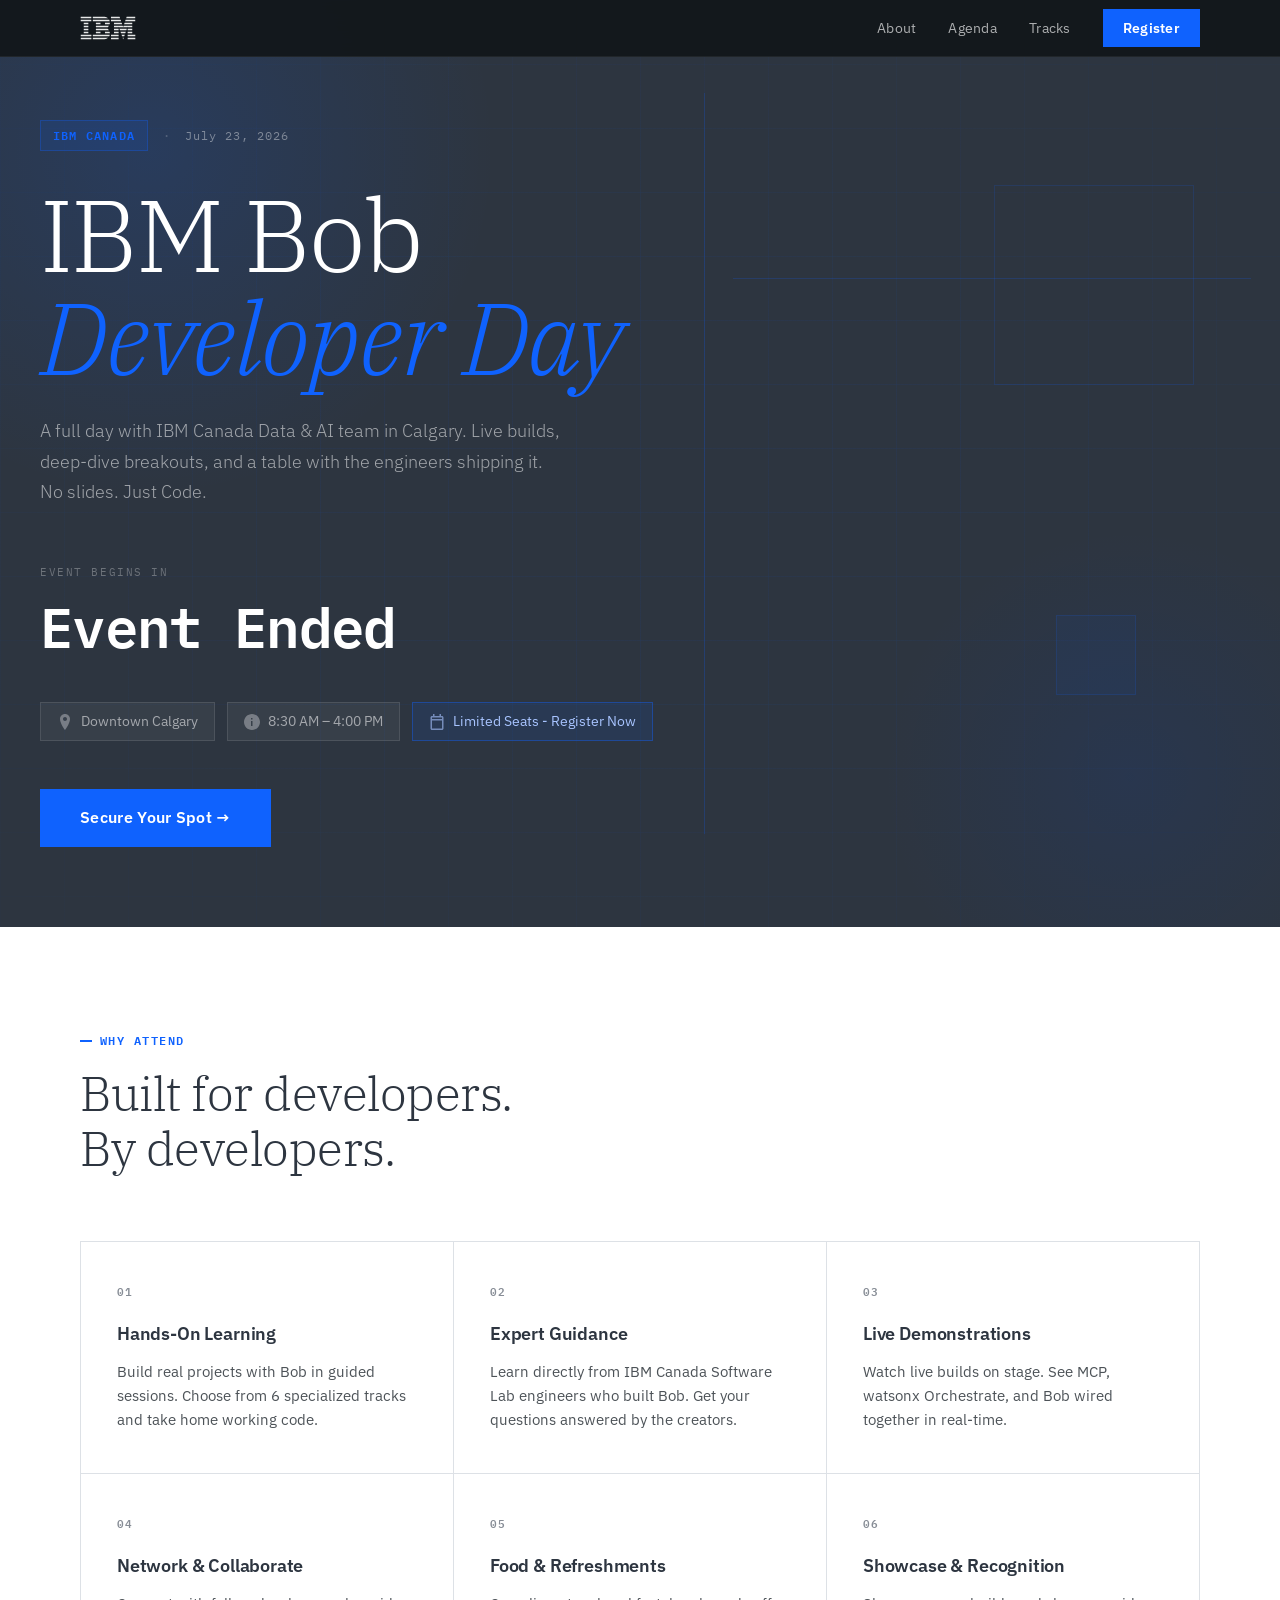
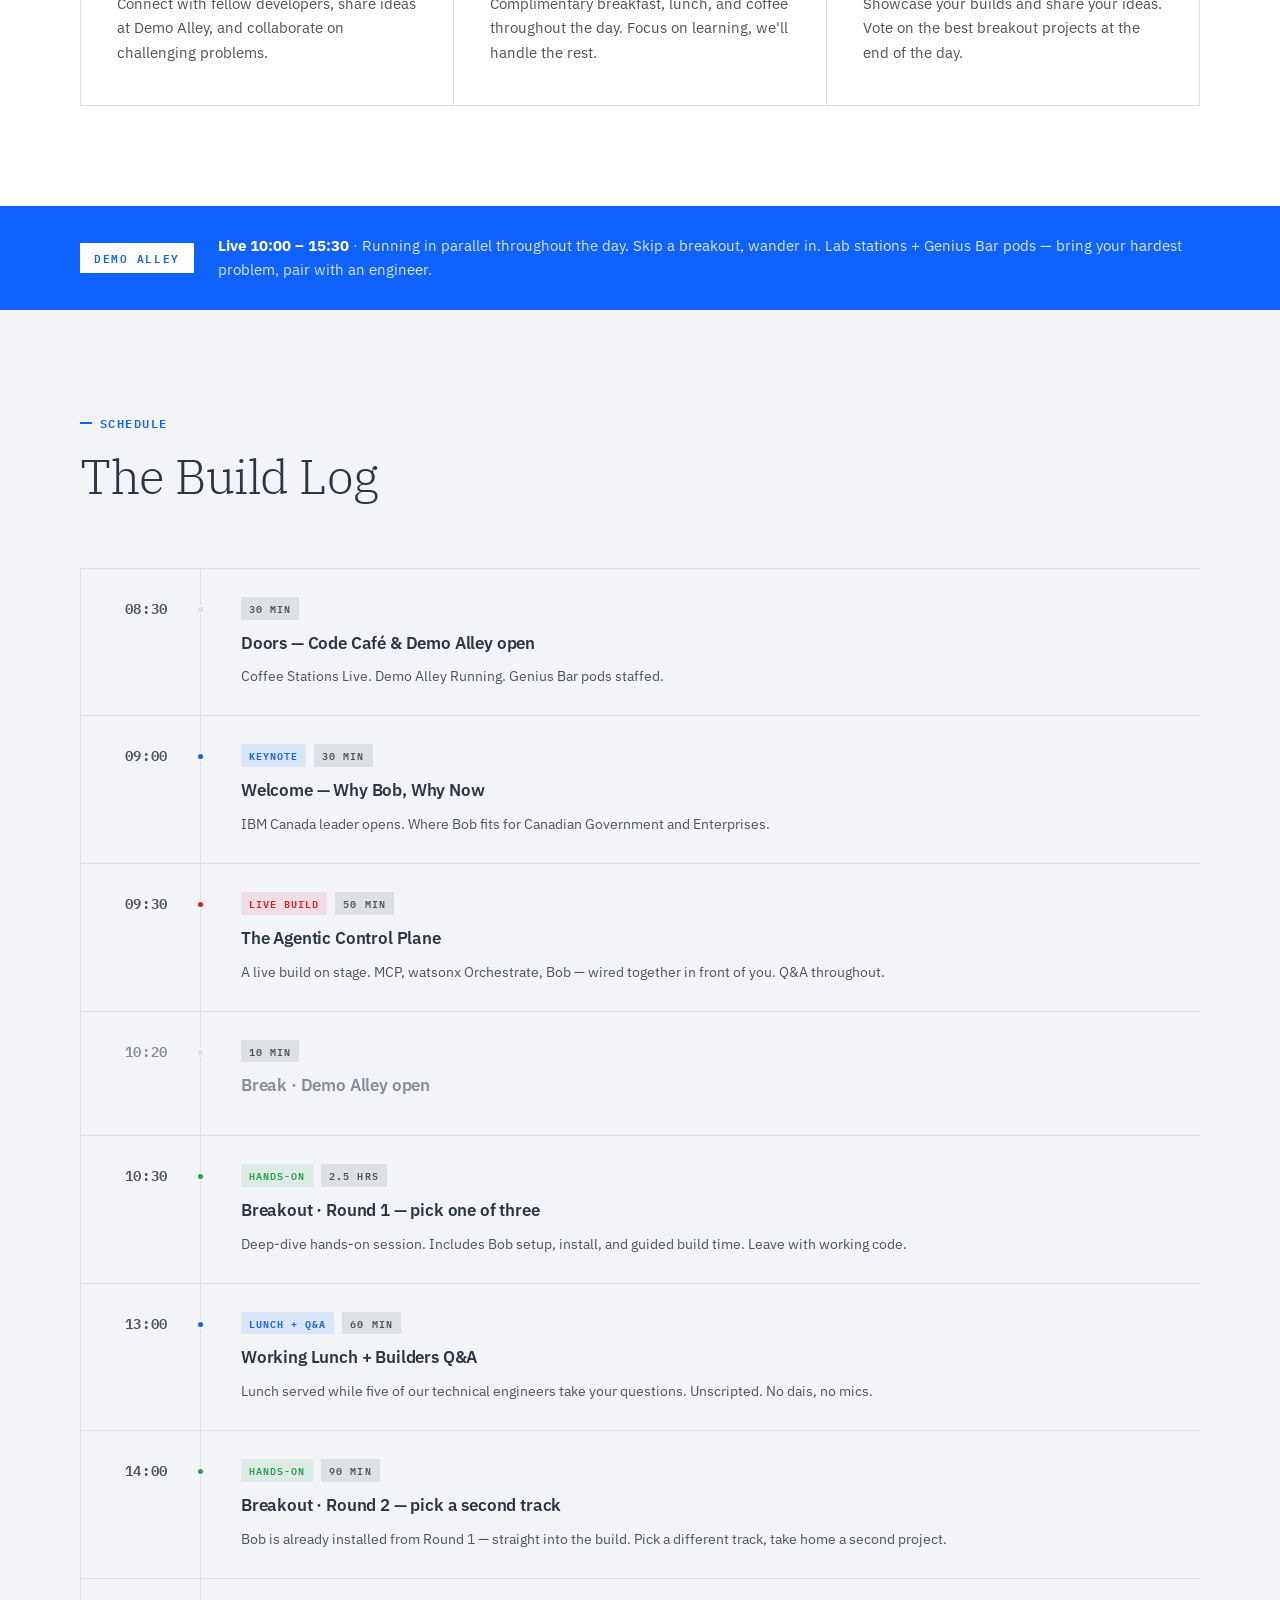
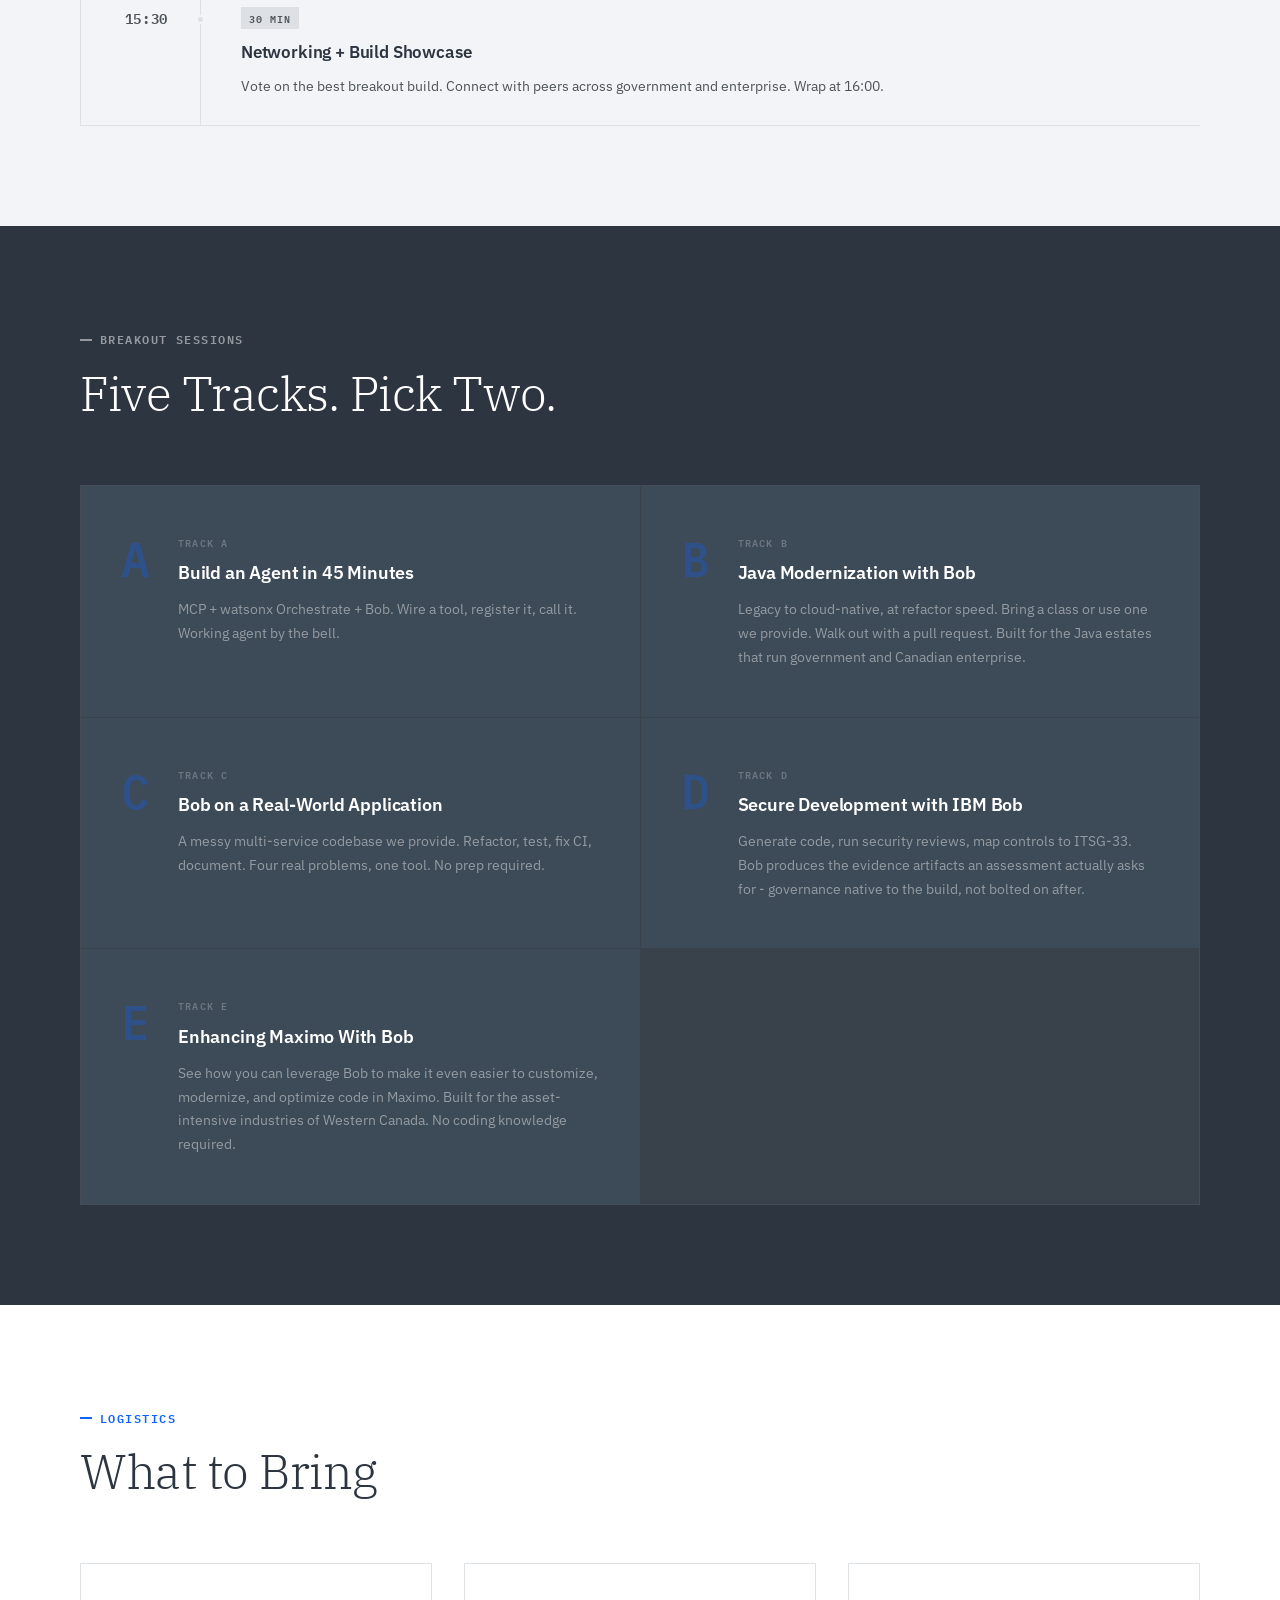
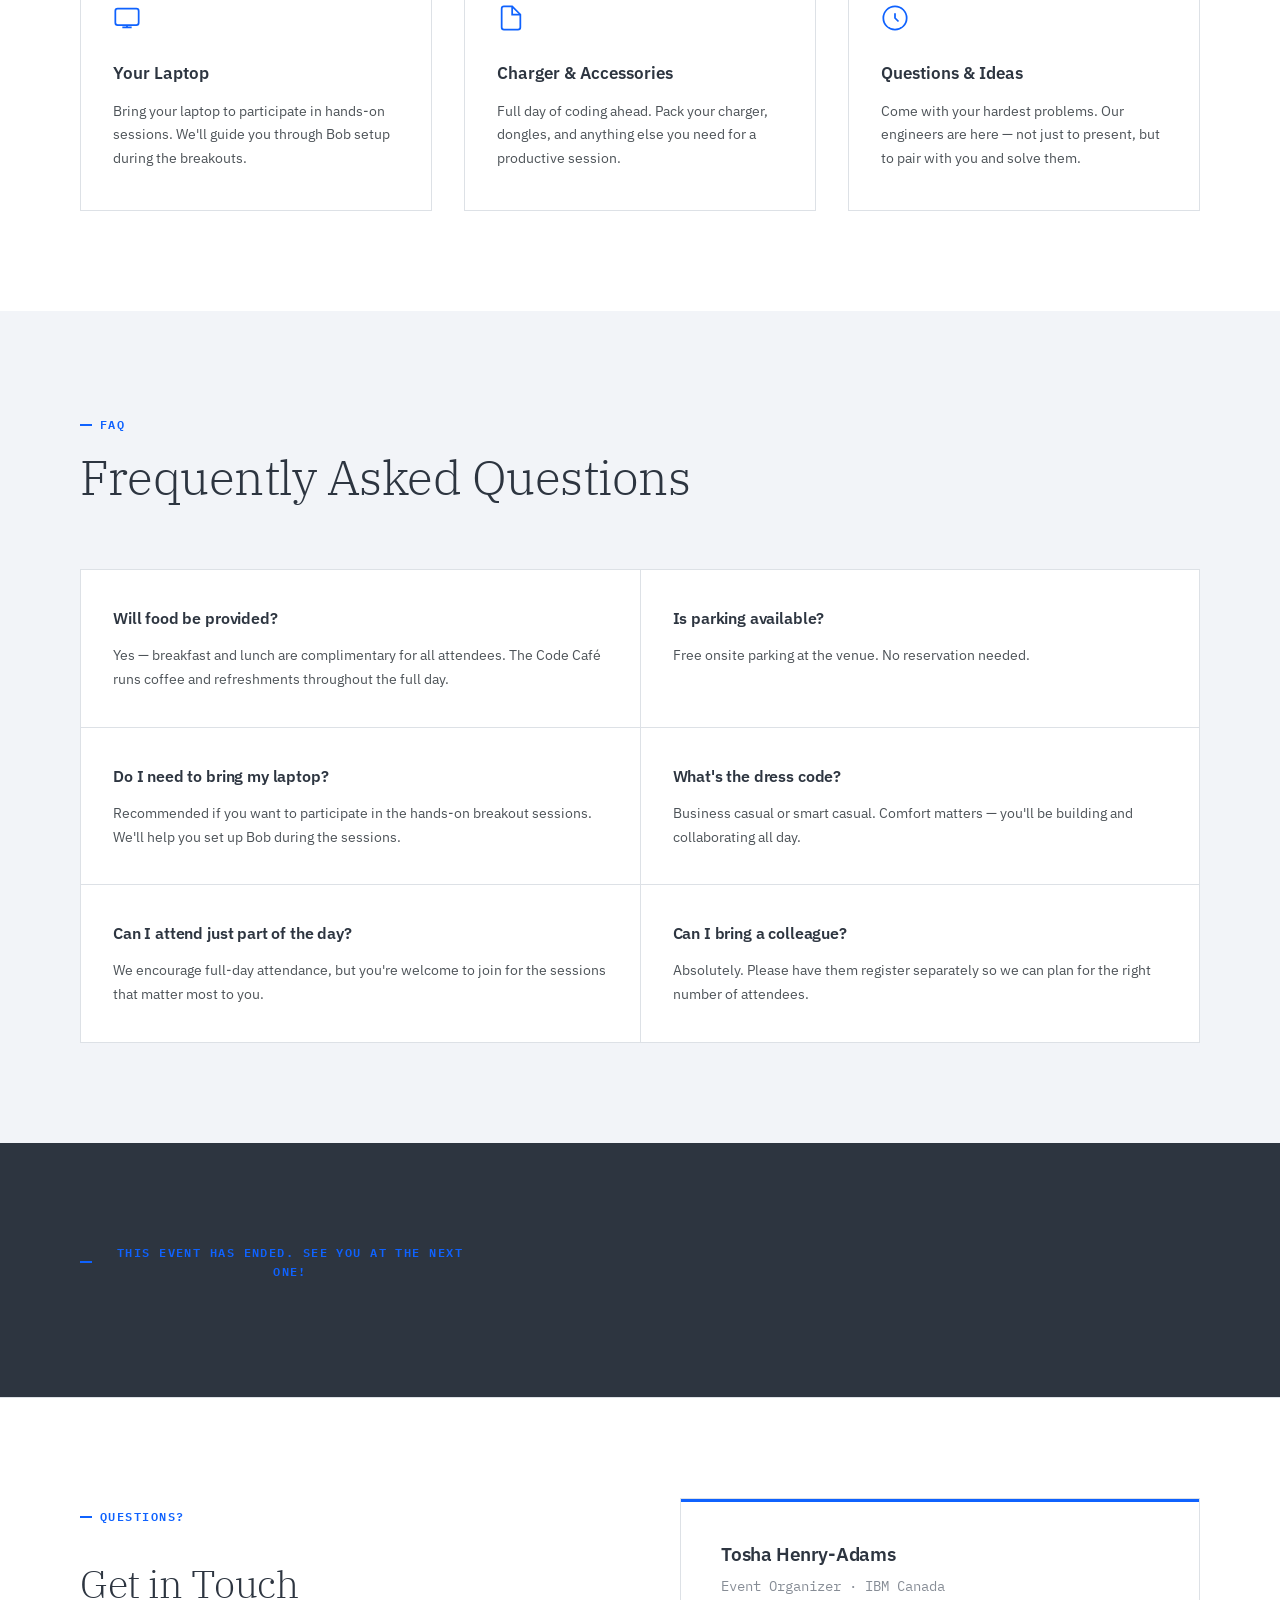
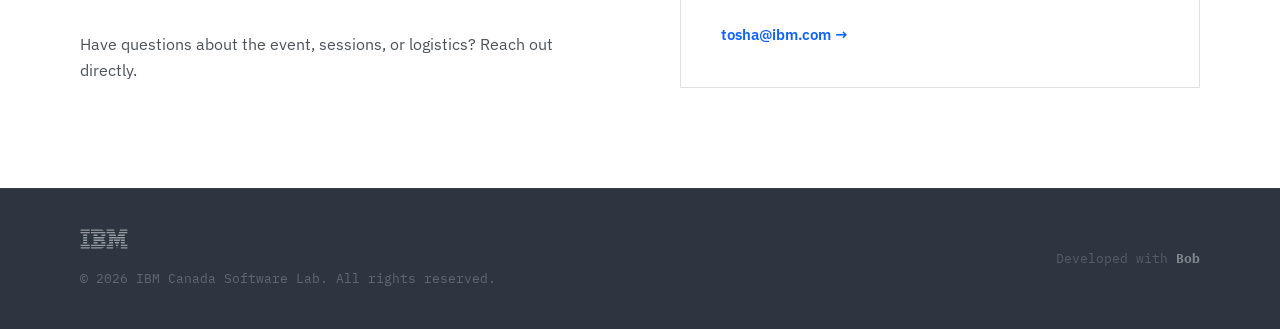
==== commit 4307b7fc: "Update index.html" ====
--- a/calgary/index.html
+++ b/calgary/index.html
@@ -432,8 +432,8 @@
                         <div class="contact-right">
                             <div class="contact-card">
                                 <div class="contact-name">Tosha Henry-Adams</div>
-                                <div class="contact-role">Bob Organizer · IBM Canada</div>
-                                <a href="mailto:lindsay.carreau@ibm.com" class="contact-email">tosha@ibm.com →</a>
+                                <div class="contact-role">Event Organizer · IBM Canada</div>
+                                <a href="mailto:tosha@ibm.com" class="contact-email">tosha@ibm.com →</a>
                             </div>
                         </div>
                     </div>
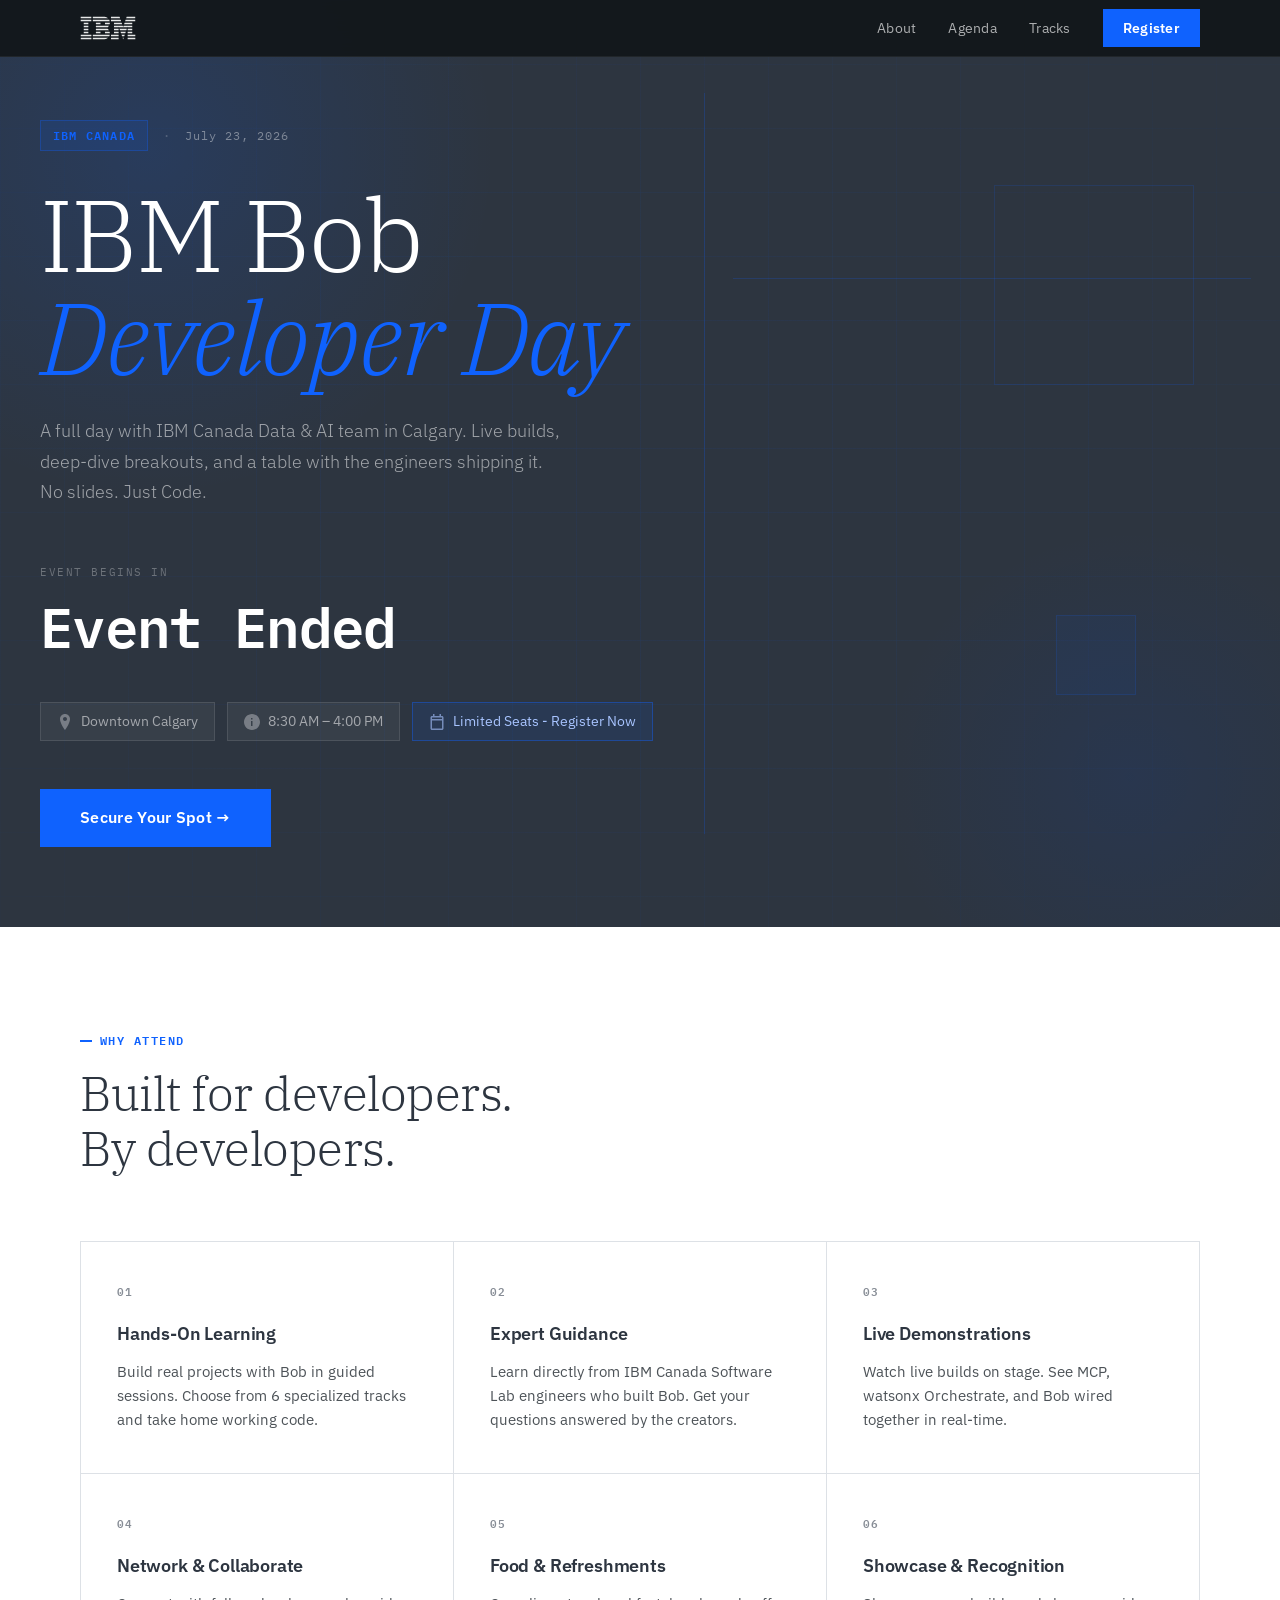
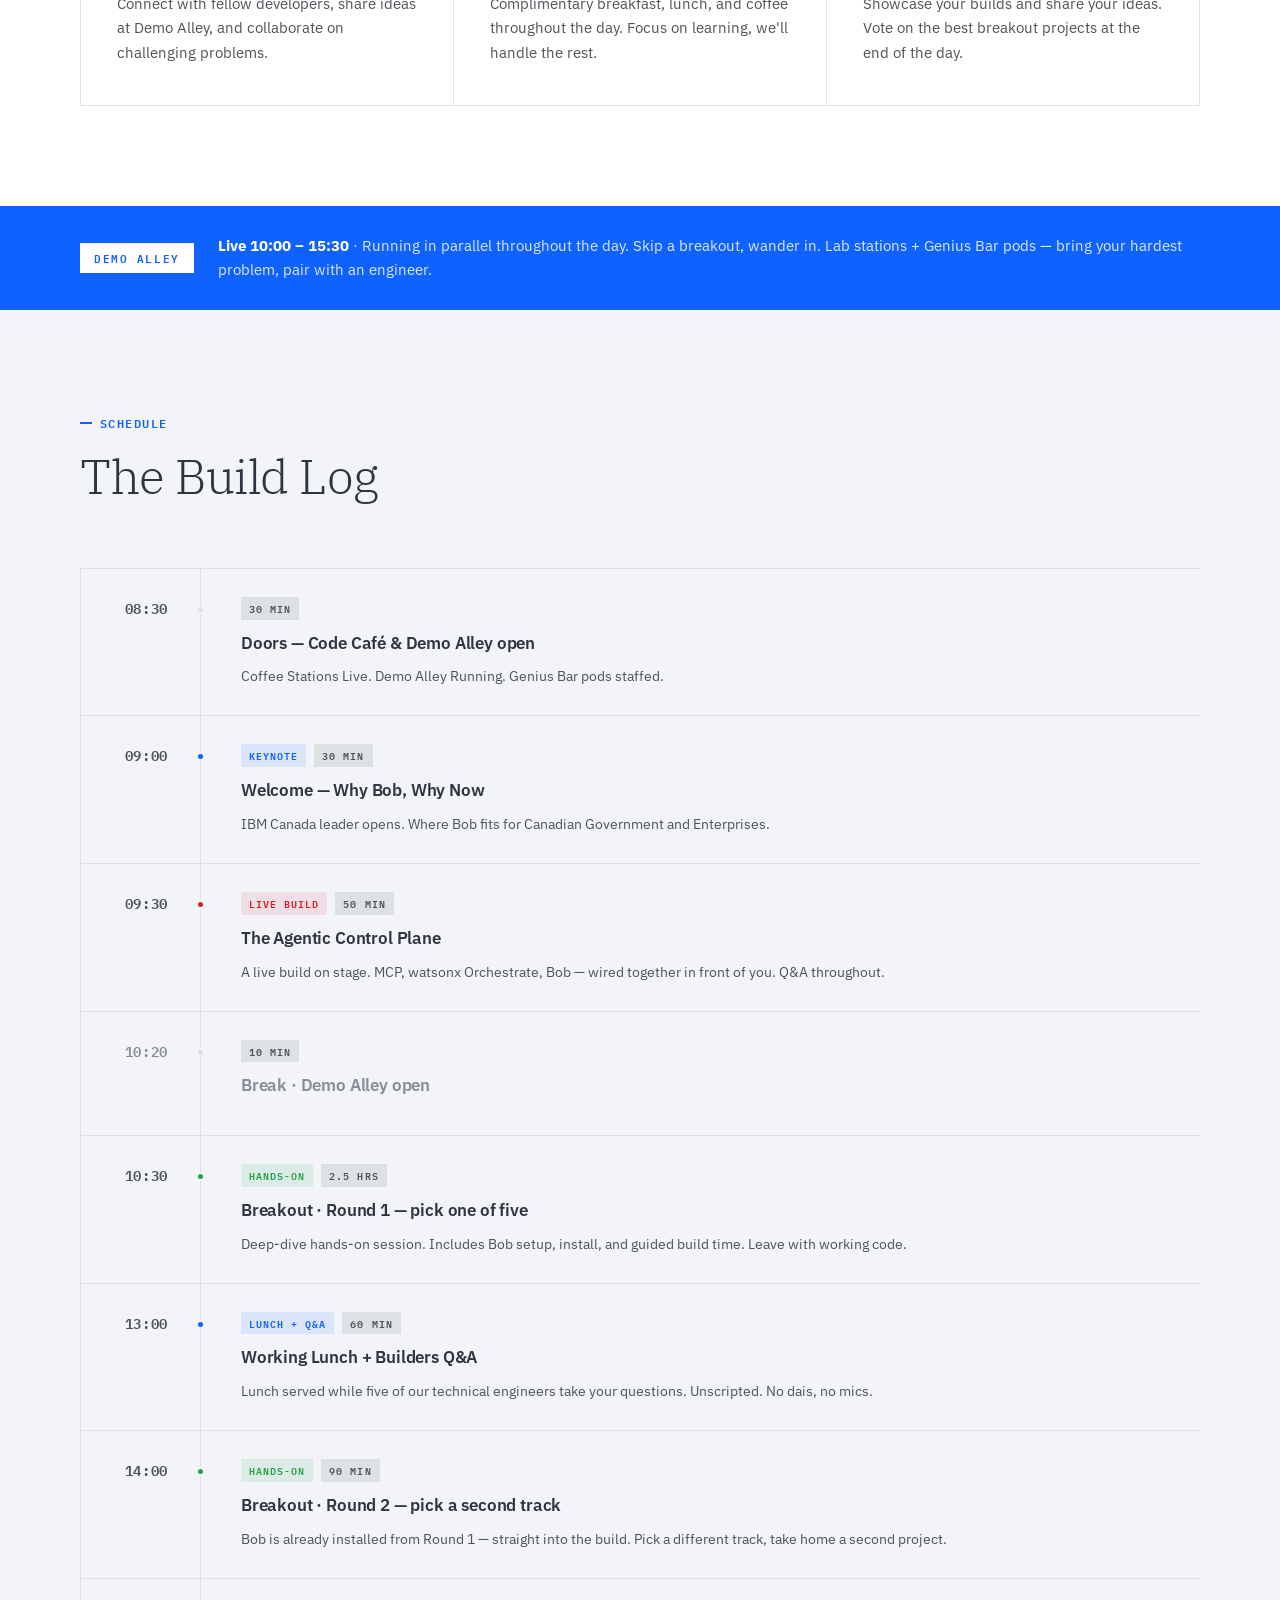
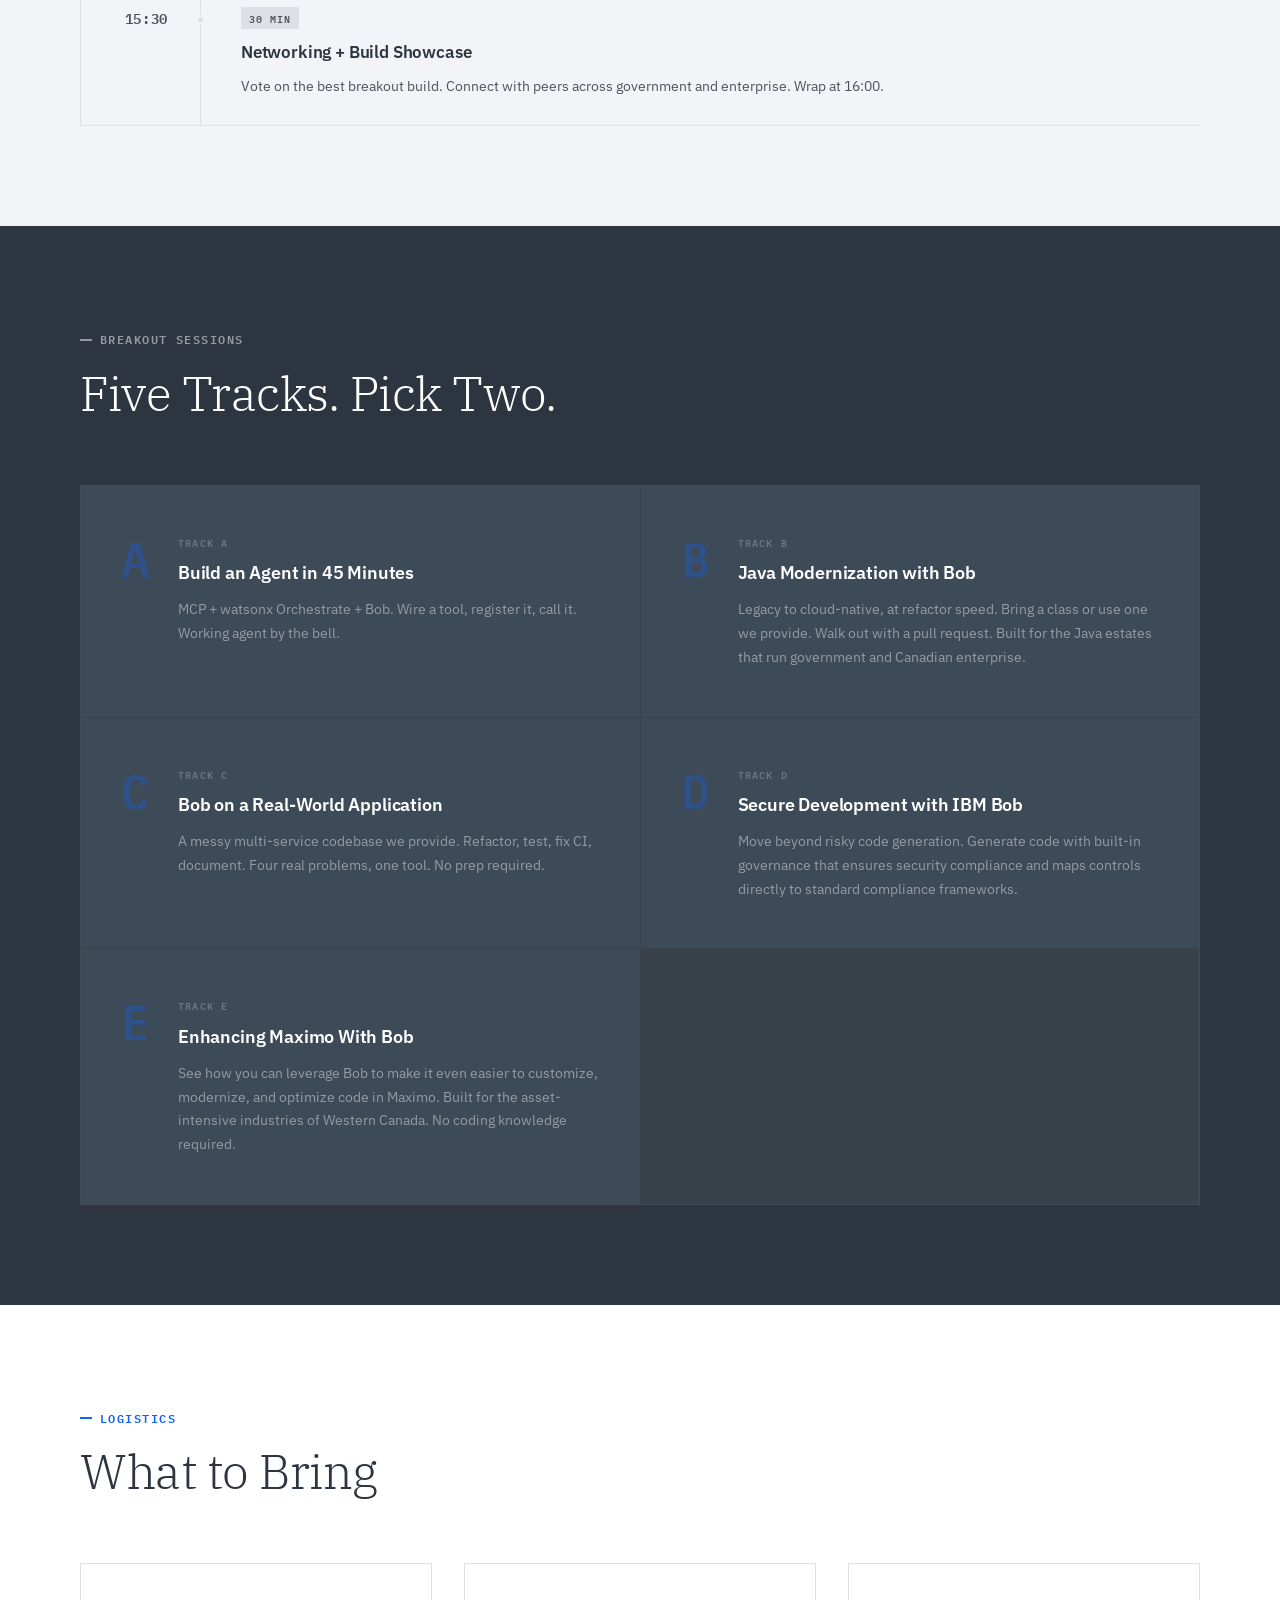
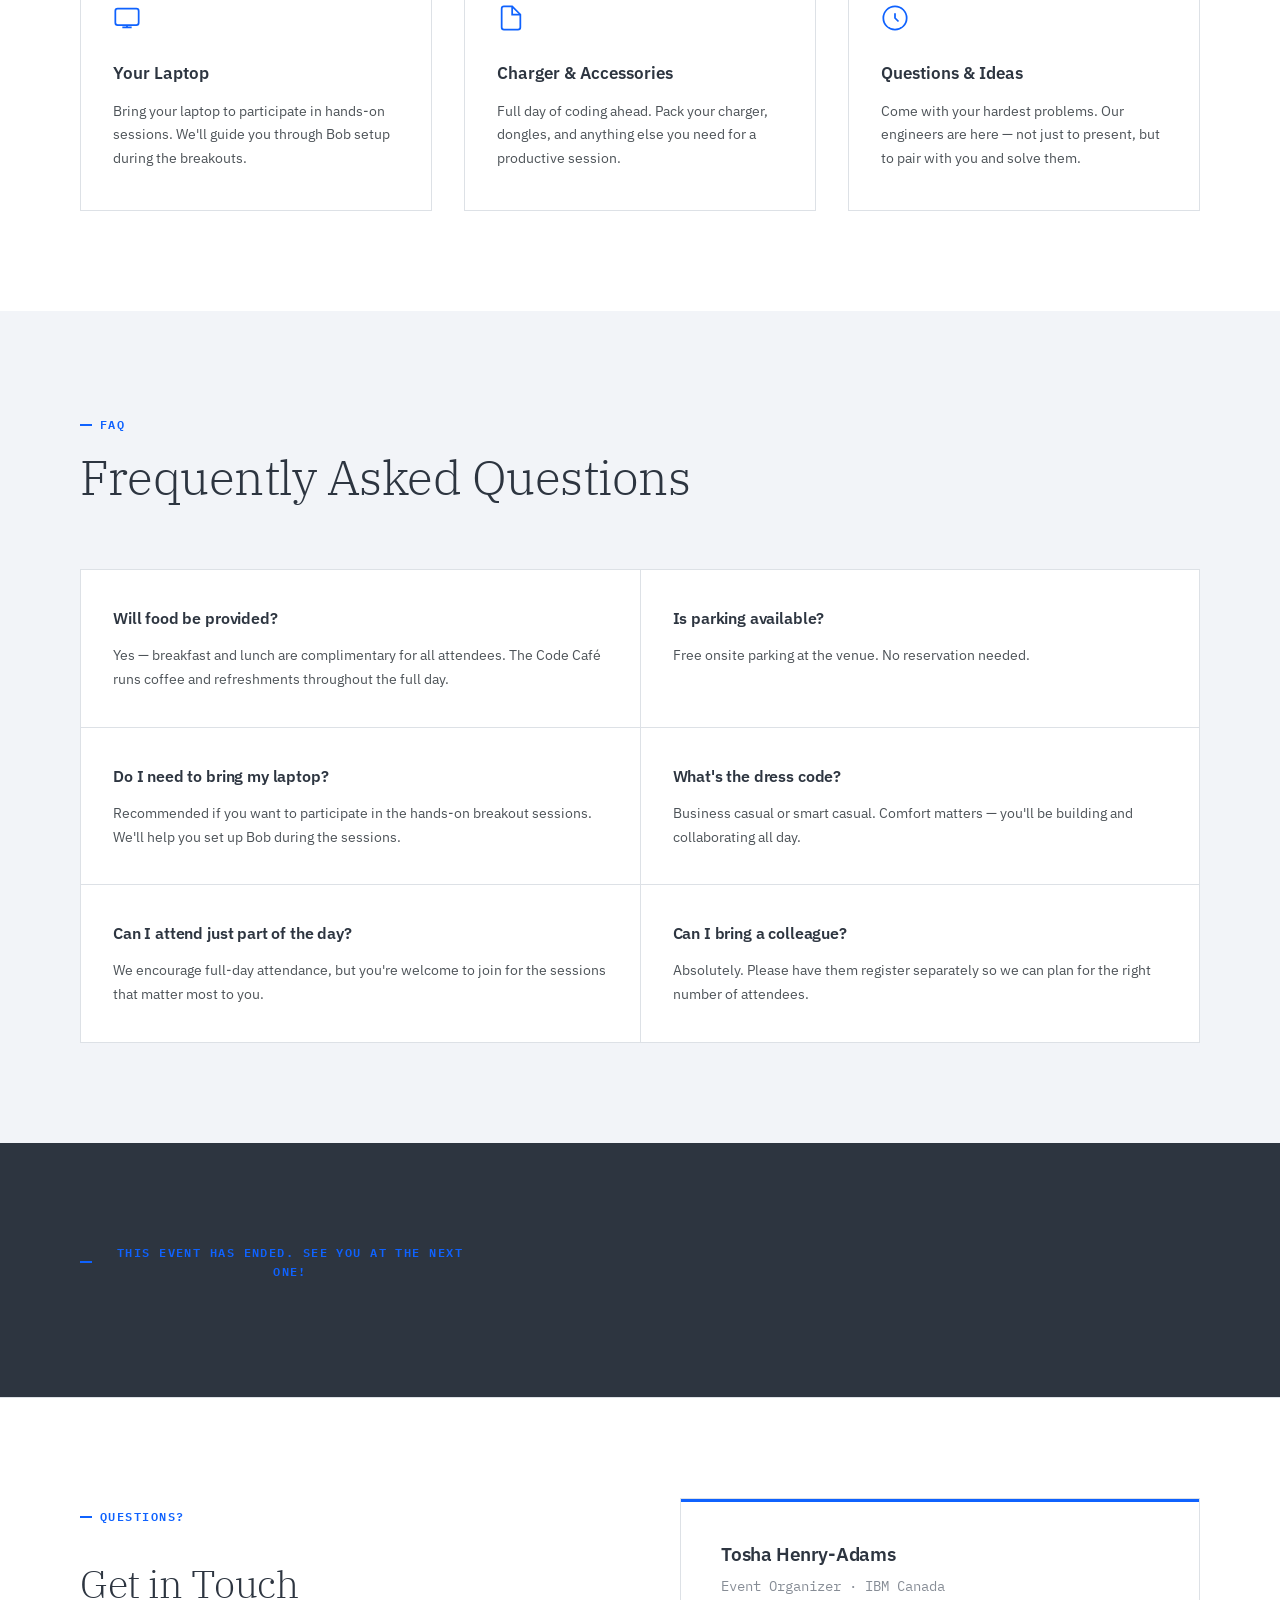
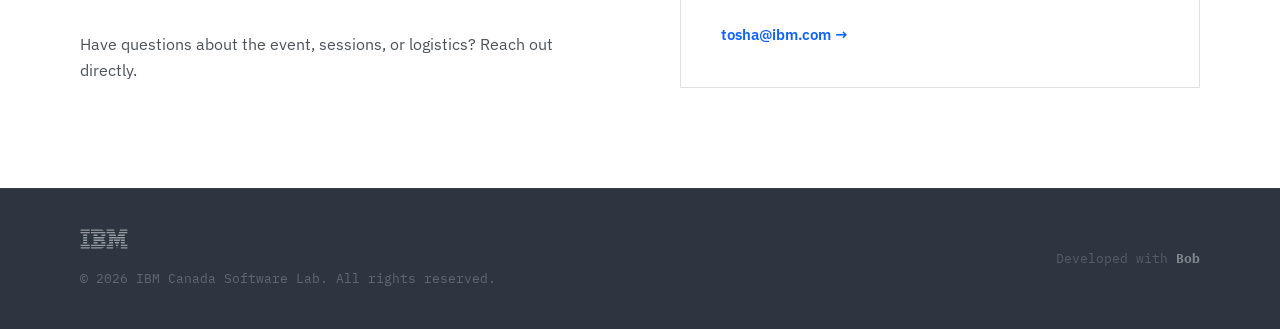
==== commit aed52d6f: "Update index.html" ====
--- a/calgary/index.html
+++ b/calgary/index.html
@@ -221,7 +221,7 @@
                             </div>
                             <div class="agenda-content">
                                 <div class="agenda-tags"><span class="atag atag-handson">HANDS-ON</span><span class="atag">2.5 HRS</span></div>
-                                <h3>Breakout · Round 1 — pick one of three</h3>
+                                <h3>Breakout · Round 1 — pick one of five</h3>
                                 <p>Deep-dive hands-on session. Includes Bob setup, install, and guided build time. Leave with working code.</p>
                             </div>
                         </div>
@@ -303,7 +303,7 @@
                             <div class="track-body">
                                 <div class="track-label">TRACK D</div>
                                 <h3>Secure Development with IBM Bob</h3>
-                                <p>Generate code, run security reviews, map controls to ITSG-33. Bob produces the evidence artifacts an assessment actually asks for - governance native to the build, not bolted on after.</p>
+                                <p>Move beyond risky code generation. Generate code with built-in governance that ensures security compliance and maps controls directly to standard compliance frameworks.</p>
                             </div>
                         </div>
 						<div class="track-card">
@@ -408,13 +408,13 @@
                         </div>
                         <div class="register-right">
                             <iframe class="airtable-embed" 
-	                            src="https://airtable.com/embed/appYo5AO9TQs8hWMN/pagO6Nk9xzf6Updv2/form" 
-	                            frameborder="0" 
-	                            onmousewheel="" 
-	                            width="100%" 
-	                            height="533" 
-	                            style="background: transparent; border: 1px solid #ccc;">
-                            </iframe>
+								src="https://airtable.com/embed/appYo5AO9TQs8hWMN/shrwHCiDLDS8xCqmj" 
+								frameborder="0" 
+								onmousewheel="" 
+								width="100%" 
+								height="533" 
+								style="background: transparent; border: 1px solid #ccc;">
+							</iframe>
                         </div>
                     </div>
                 </div>
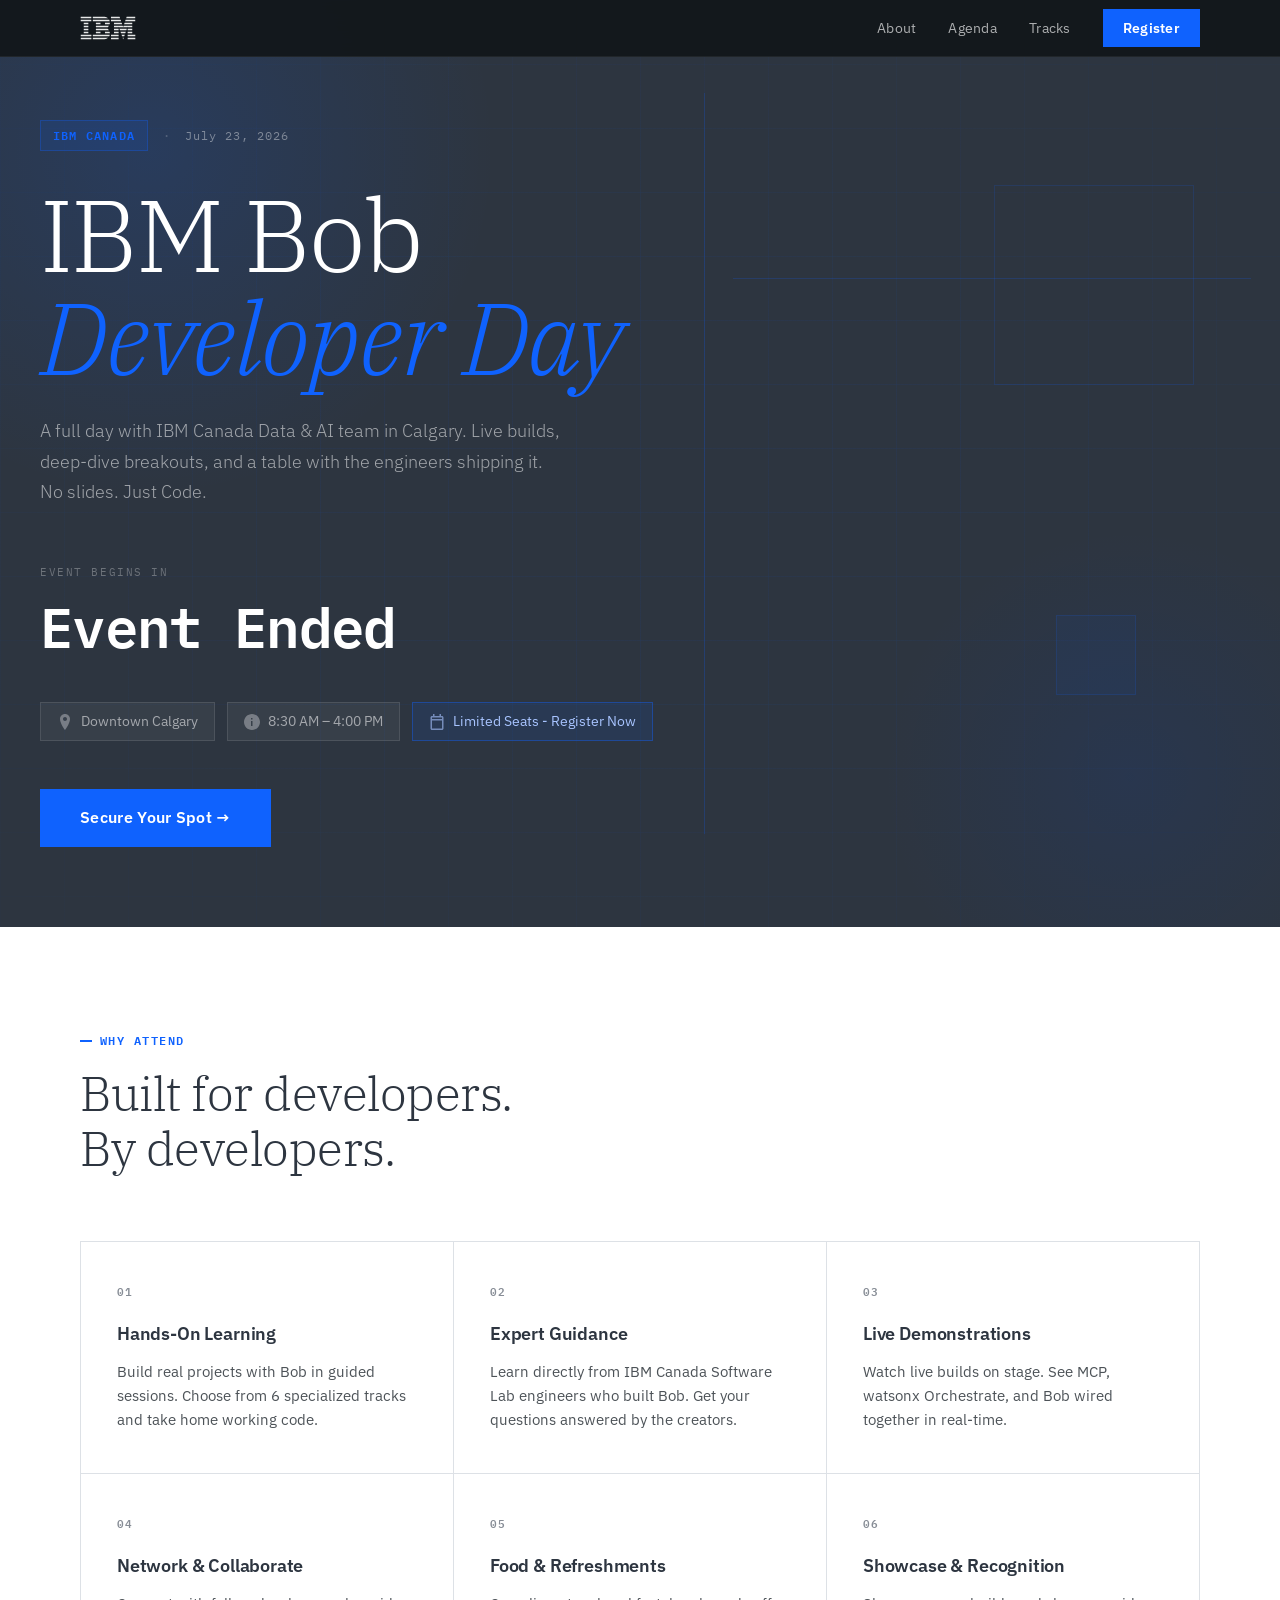
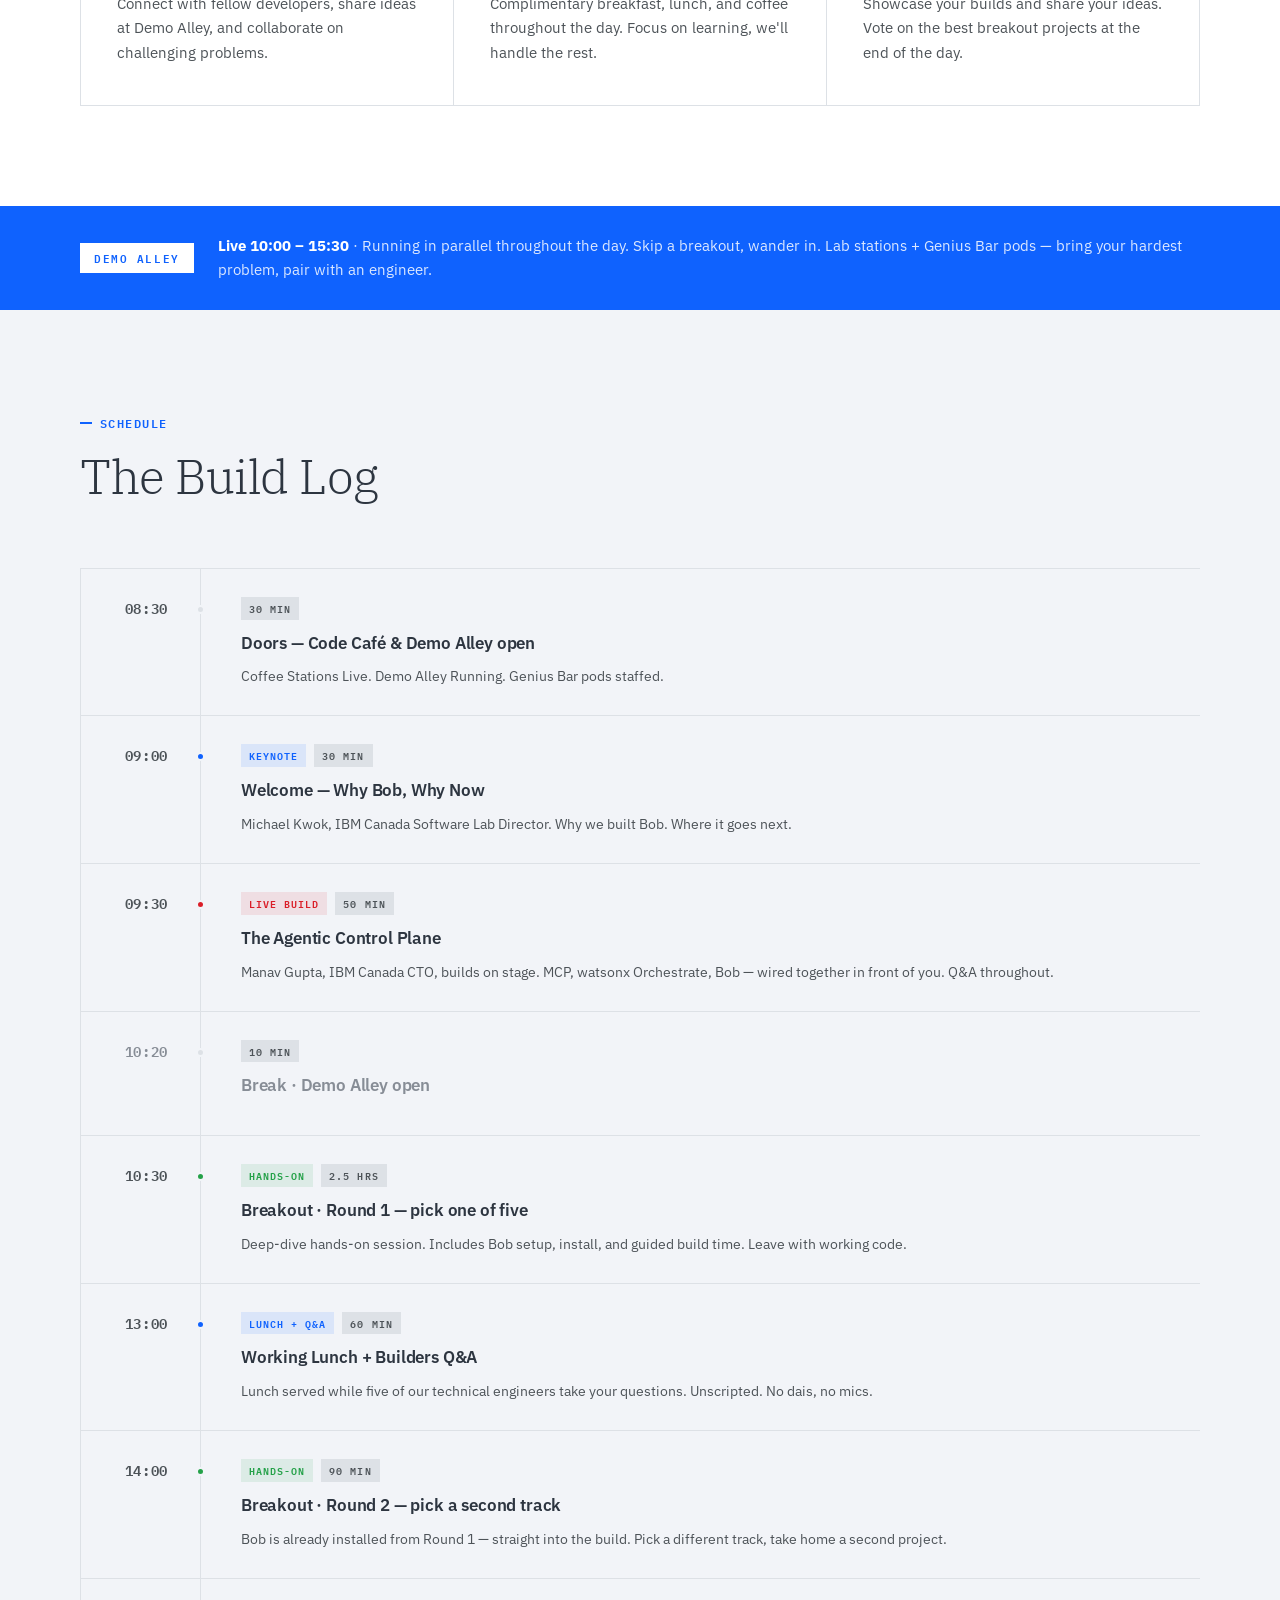
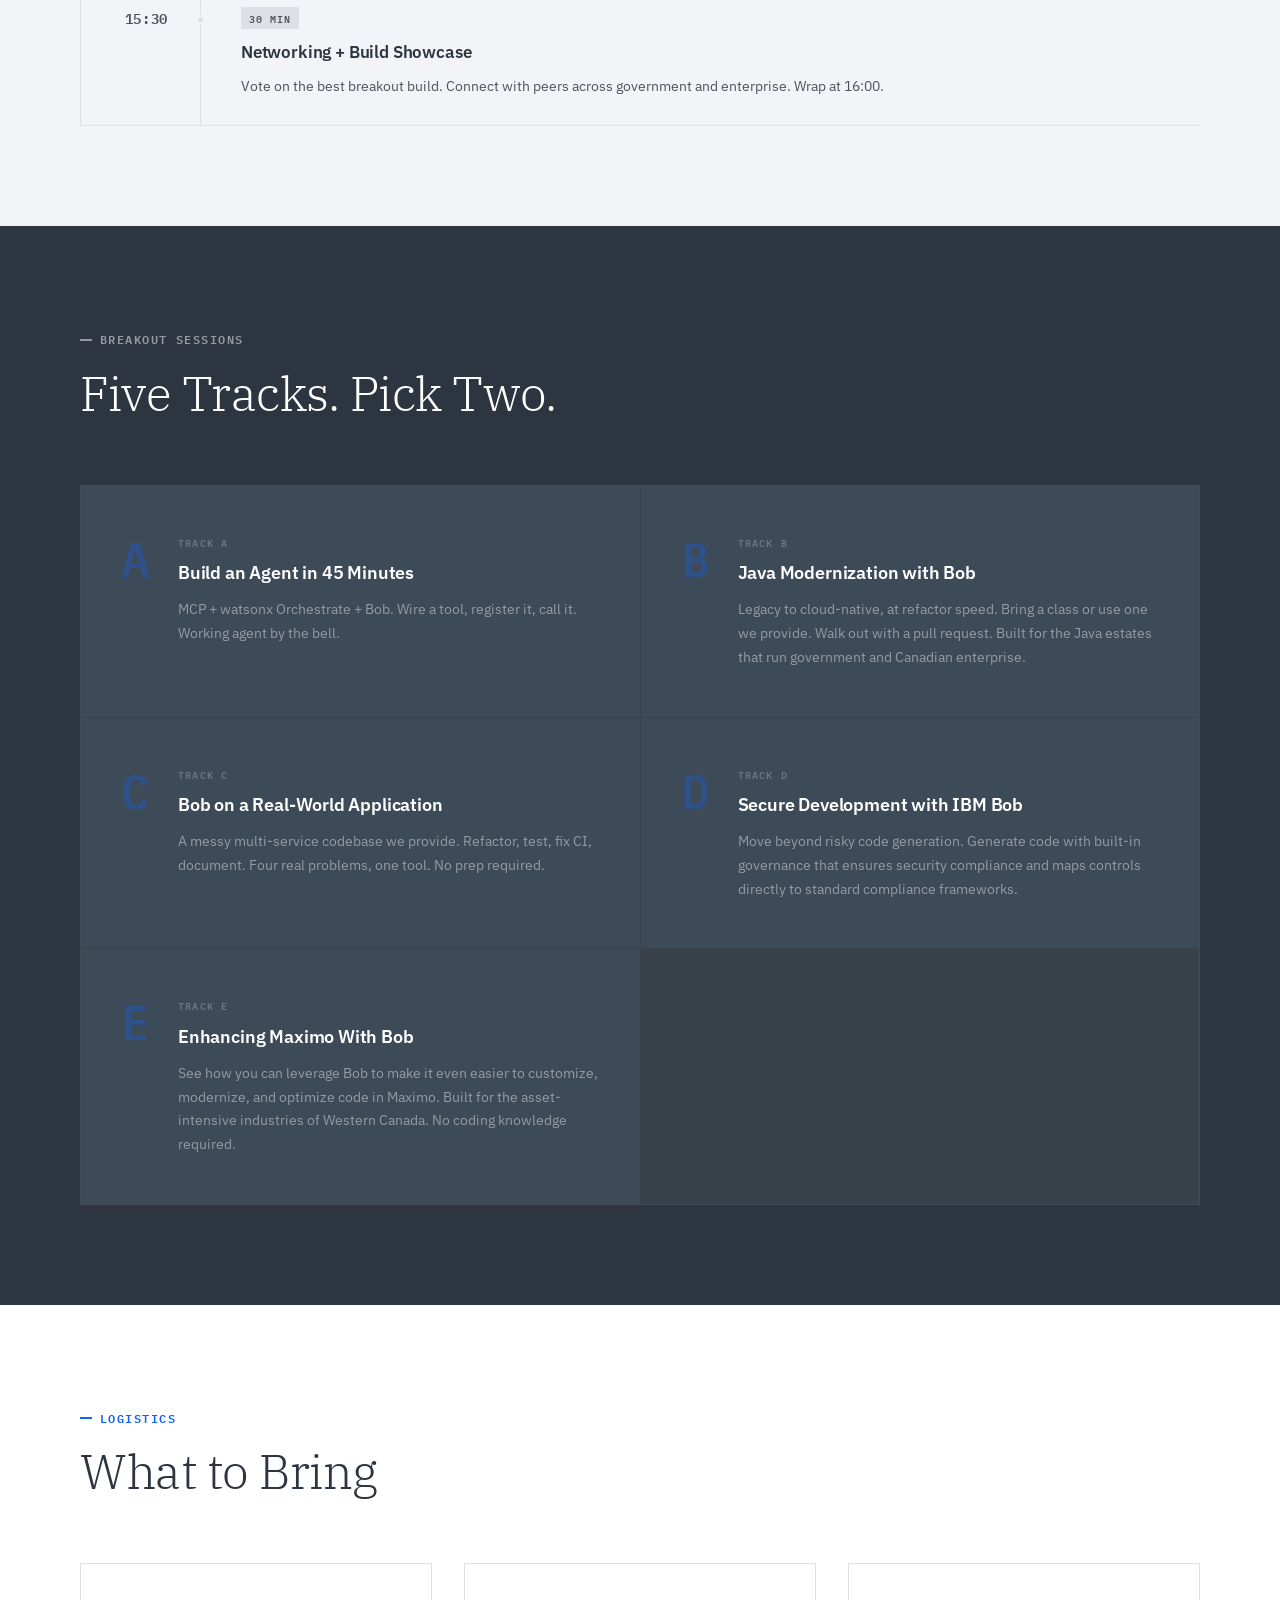
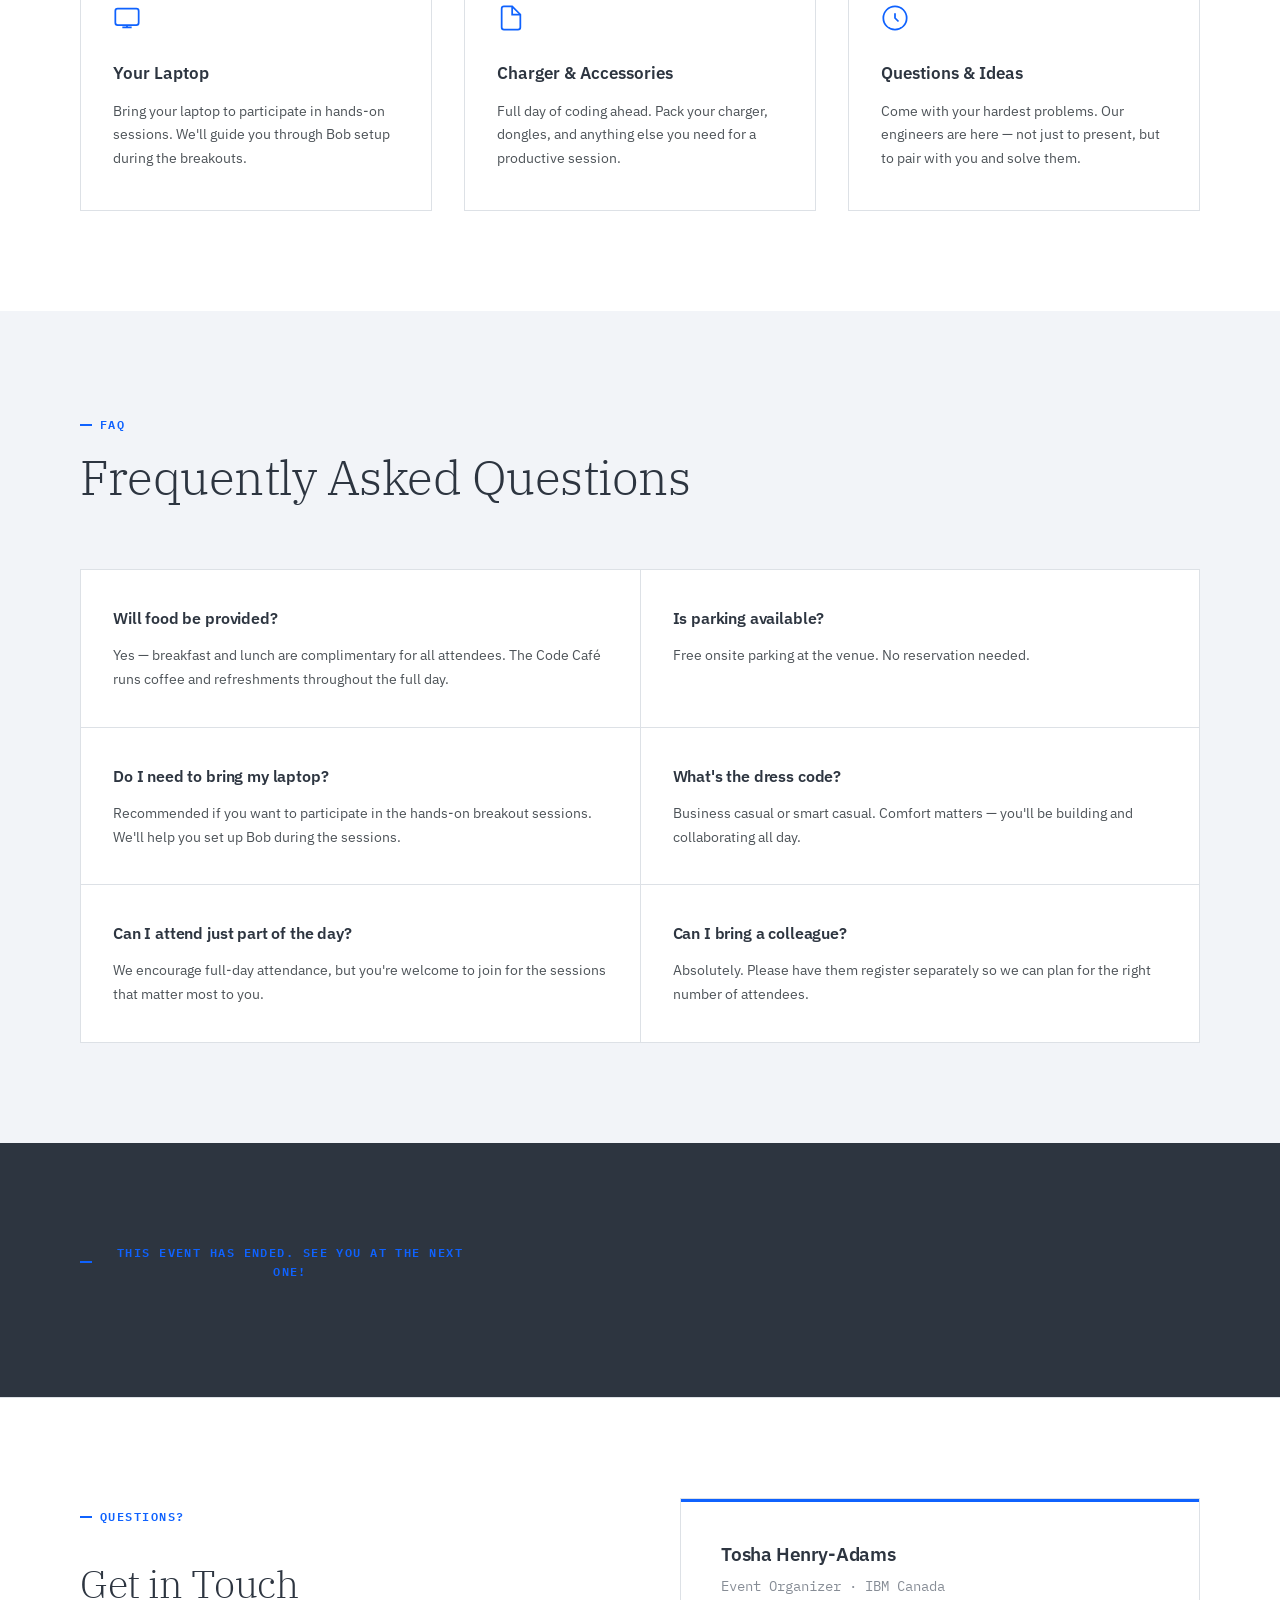
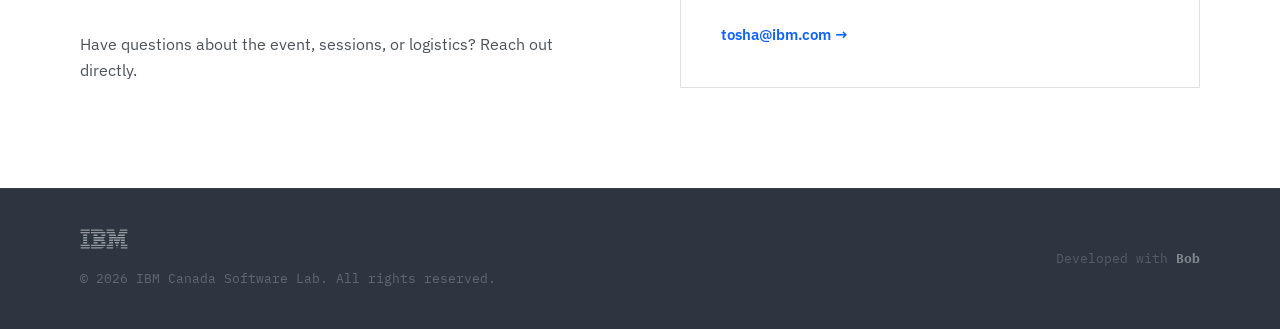
==== commit 9c5d1722: "Update index.html" ====
--- a/calgary/index.html
+++ b/calgary/index.html
@@ -187,7 +187,7 @@
                             <div class="agenda-content">
                                 <div class="agenda-tags"><span class="atag atag-keynote">KEYNOTE</span><span class="atag">30 MIN</span></div>
                                 <h3>Welcome — Why Bob, Why Now</h3>
-                                <p>IBM Canada leader opens. Where Bob fits for Canadian Government and Enterprises.</p>
+                                <p>Michael Kwok, IBM Canada Software Lab Director. Why we built Bob. Where it goes next.</p>
                             </div>
                         </div>
 
@@ -199,7 +199,7 @@
                             <div class="agenda-content">
                                 <div class="agenda-tags"><span class="atag atag-live">LIVE BUILD</span><span class="atag">50 MIN</span></div>
                                 <h3>The Agentic Control Plane</h3>
-                                <p>A live build on stage. MCP, watsonx Orchestrate, Bob — wired together in front of you. Q&amp;A throughout.</p>
+                                <p>Manav Gupta, IBM Canada CTO, builds on stage. MCP, watsonx Orchestrate, Bob — wired together in front of you. Q&A throughout.</p>
                             </div>
                         </div>
 
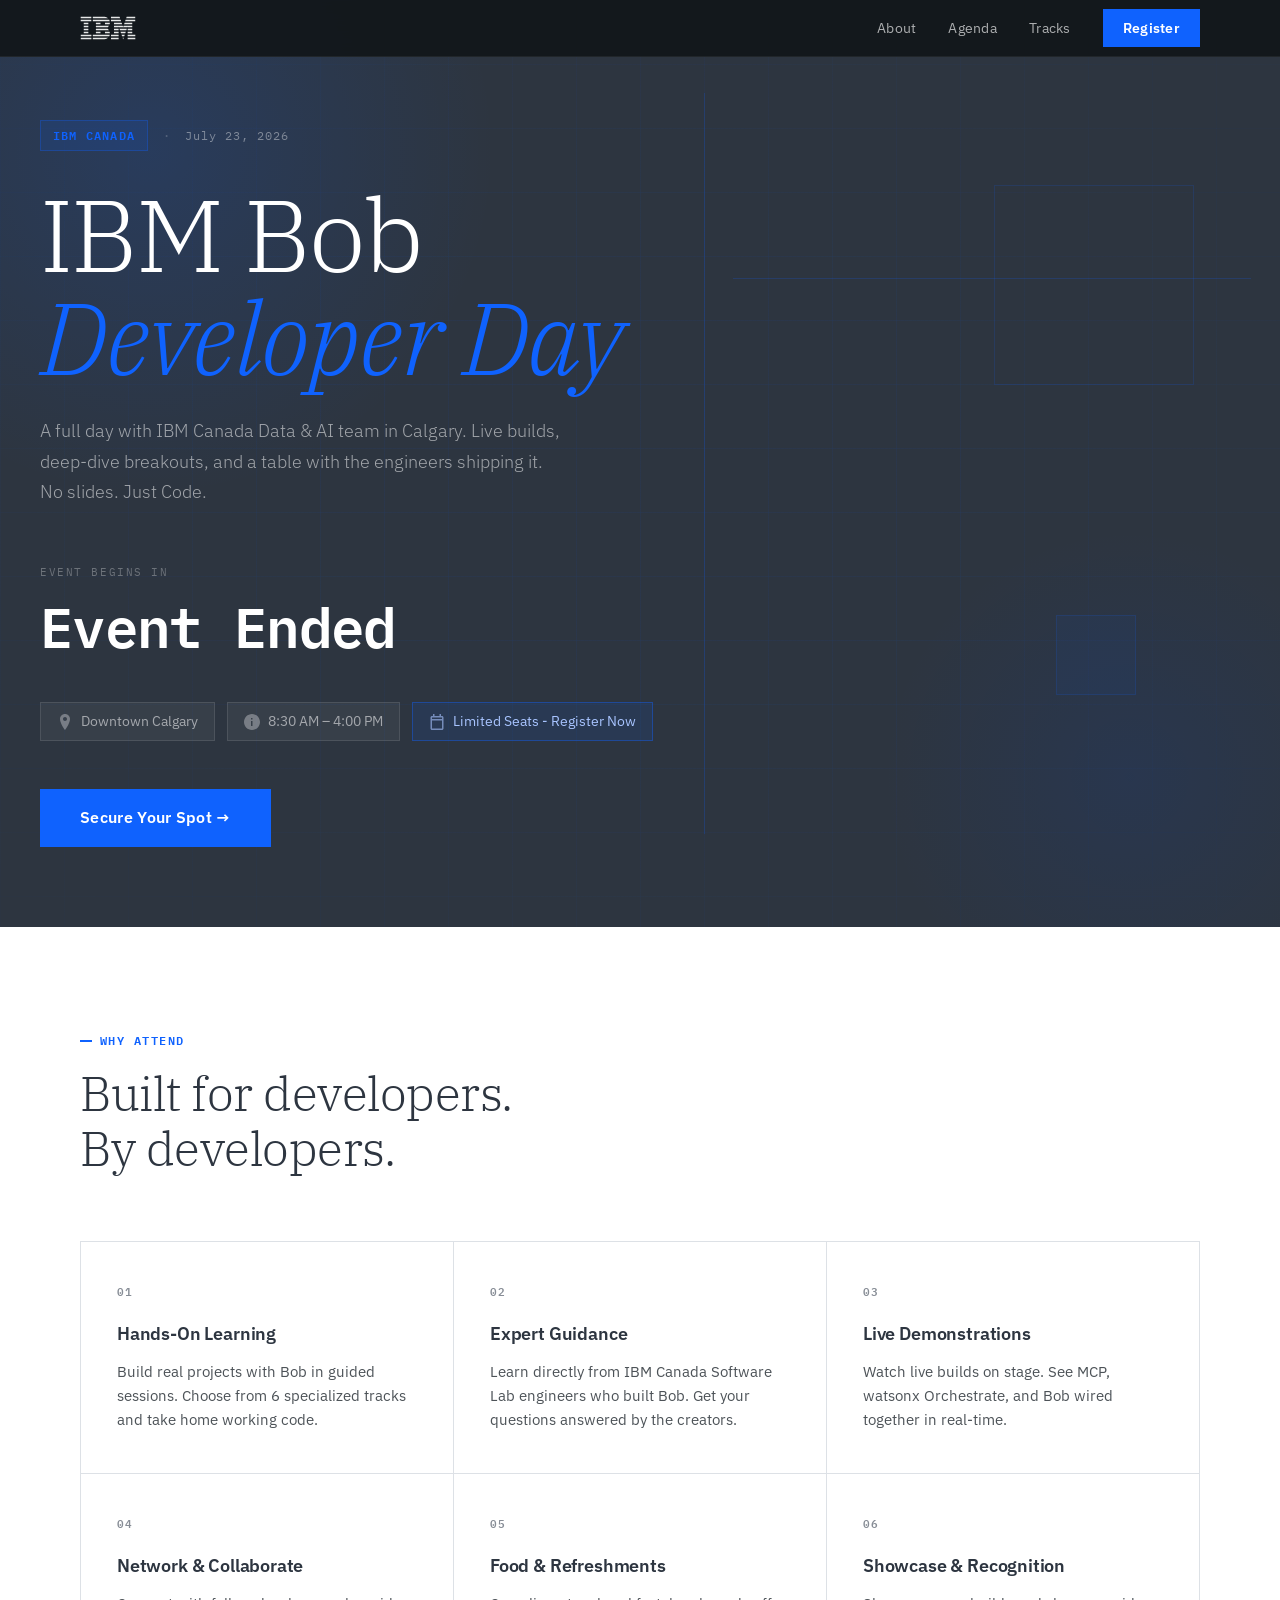
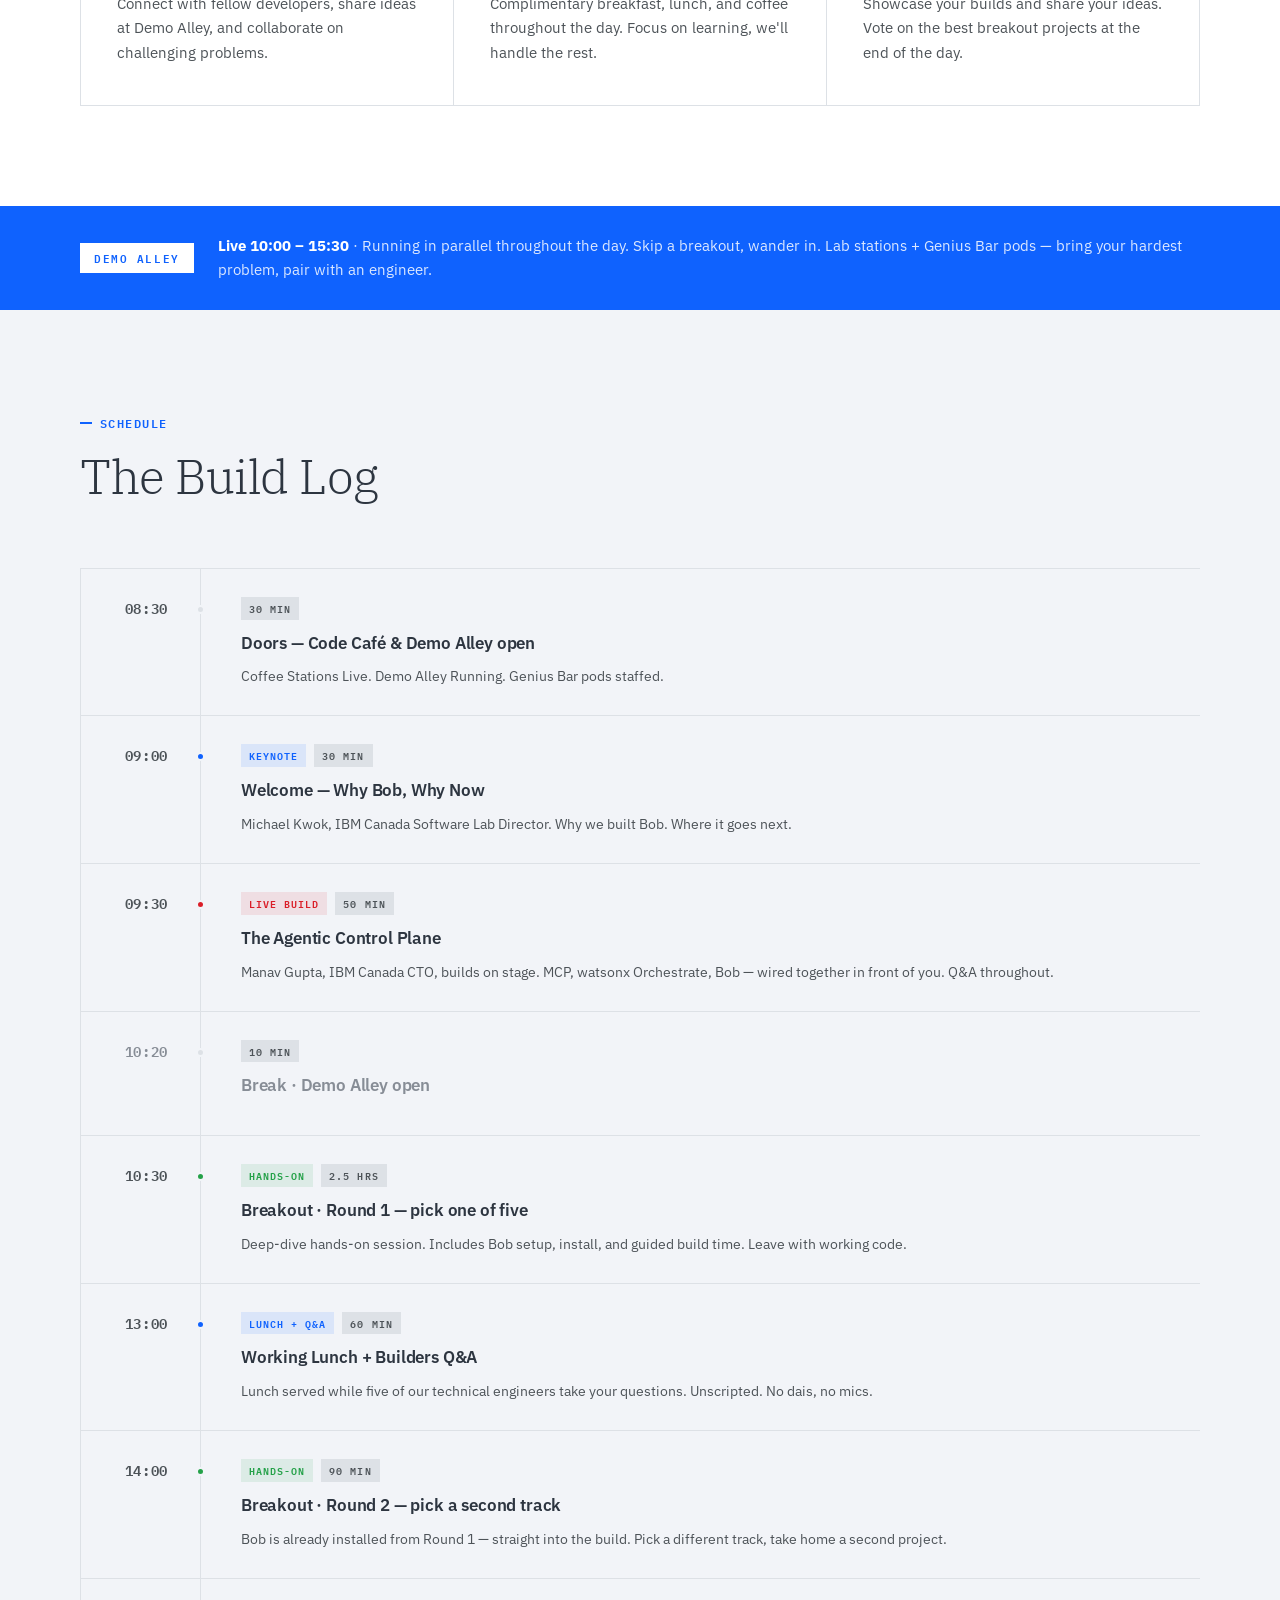
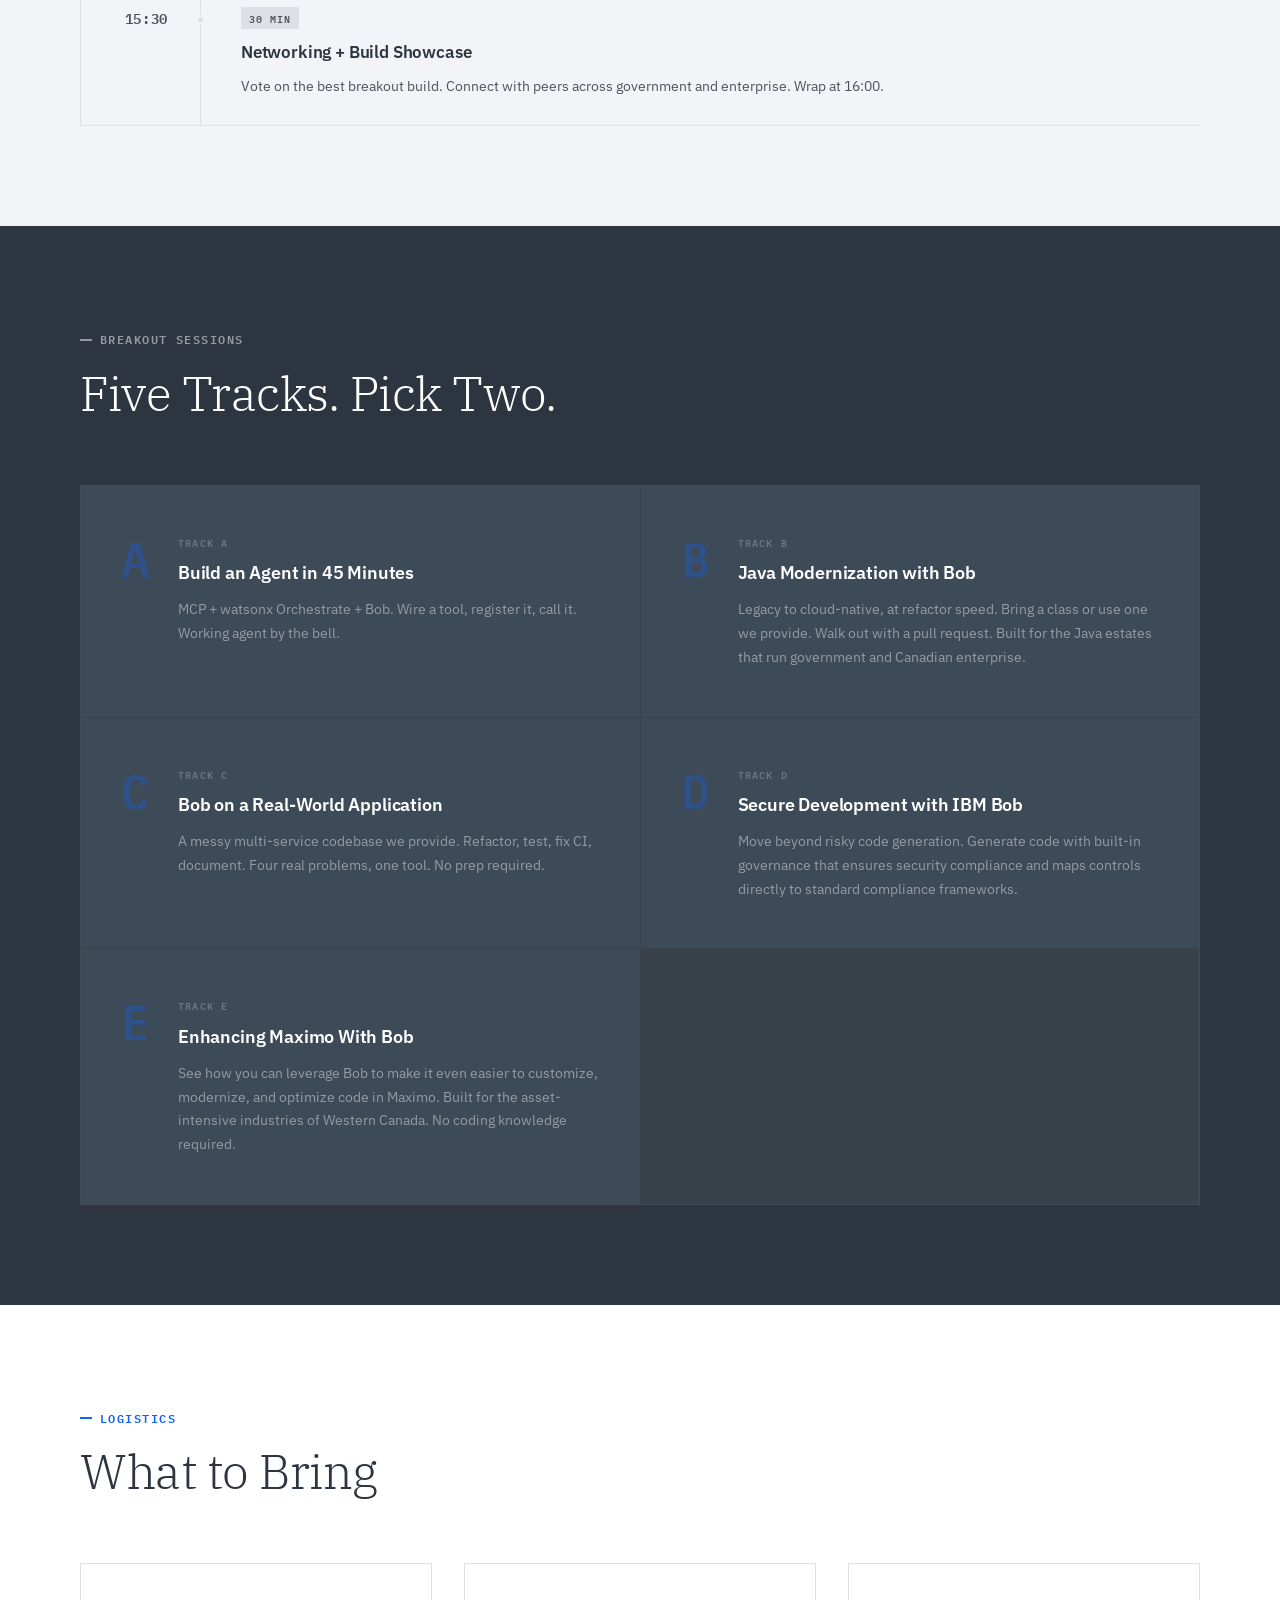
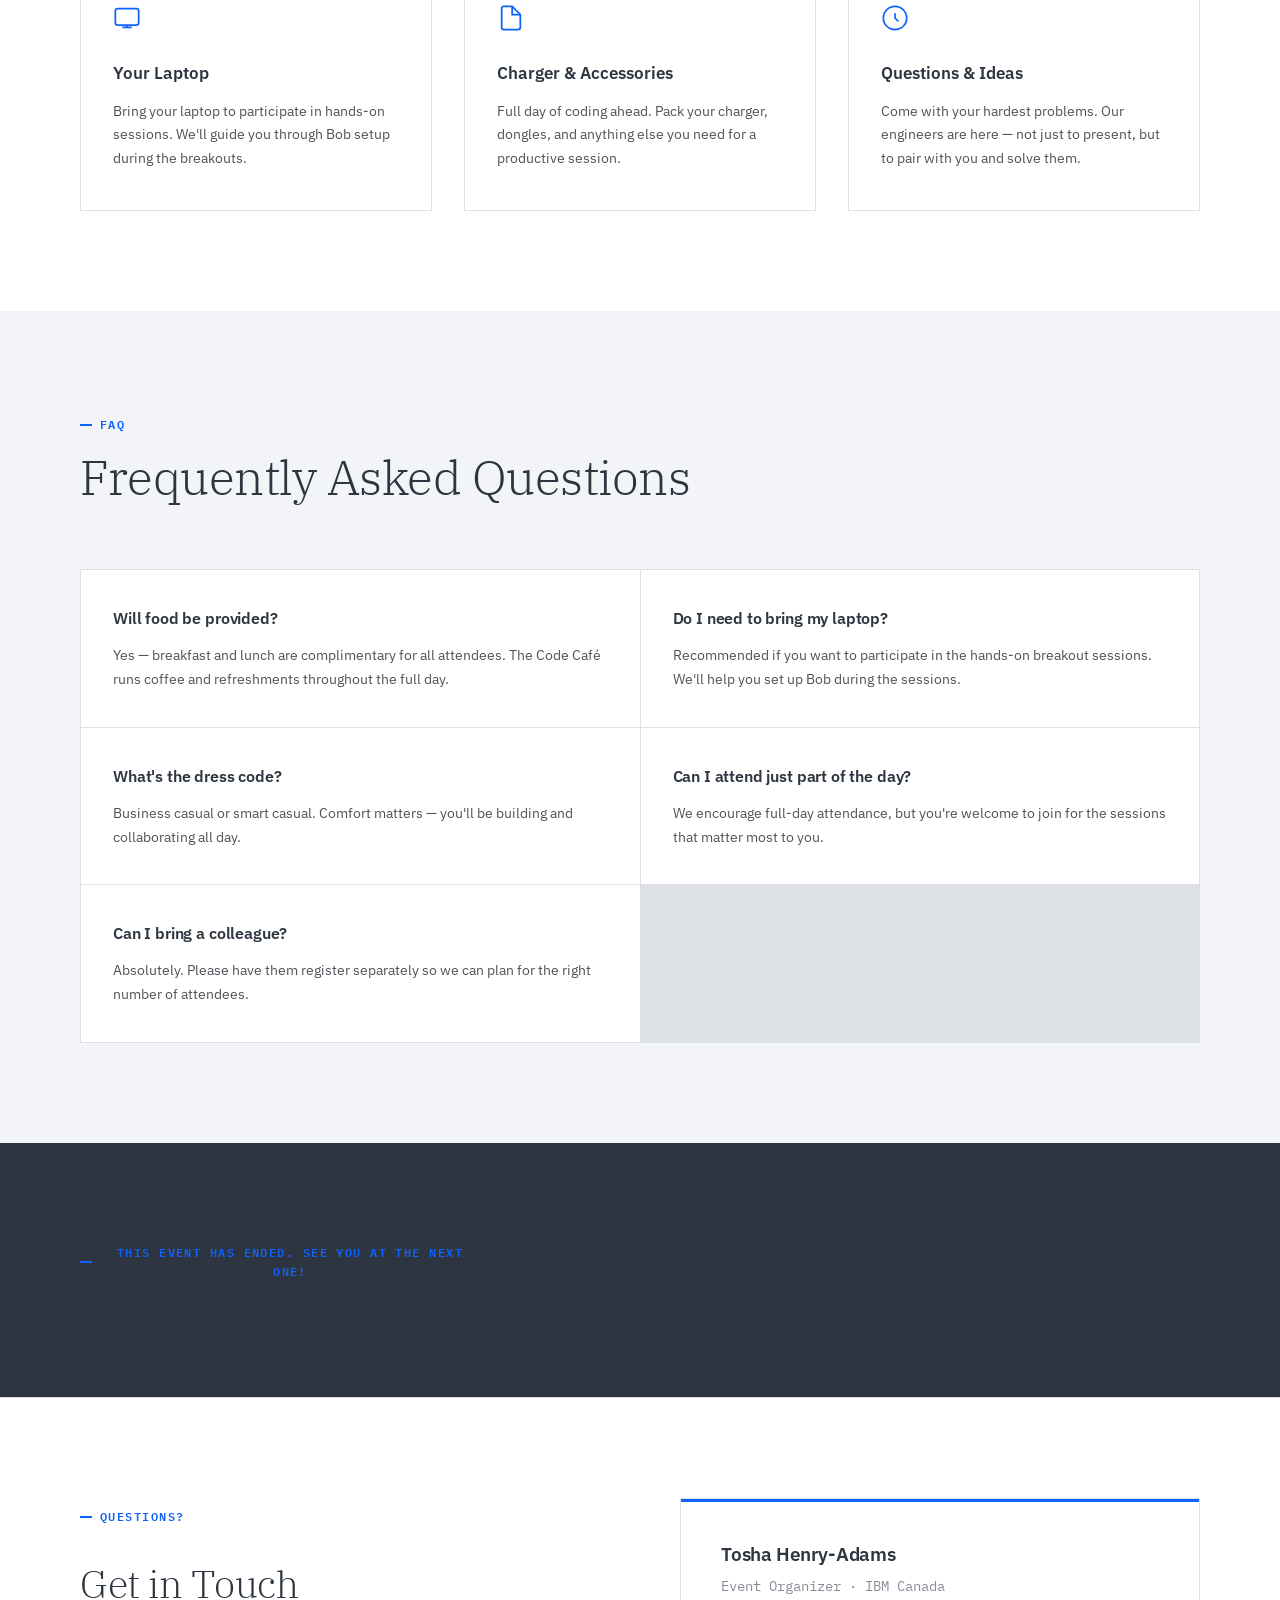
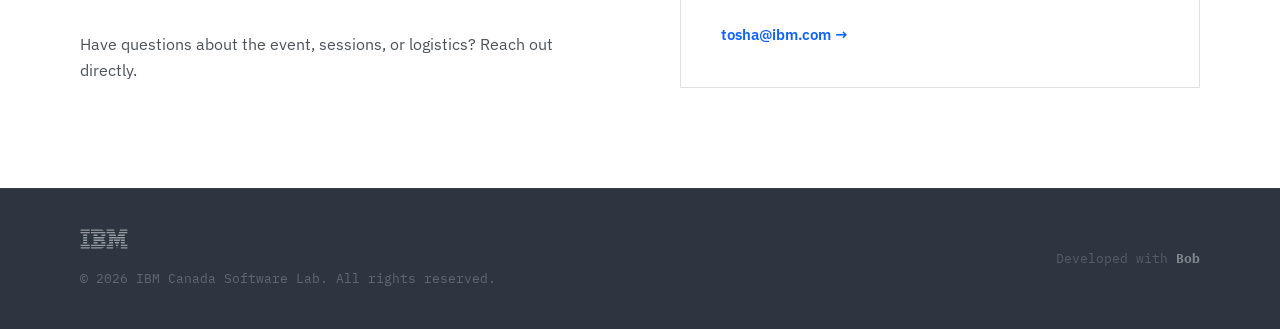
==== commit 4261cb2a: "Update index.html parking info commented till venue is finalized" ====
--- a/calgary/index.html
+++ b/calgary/index.html
@@ -363,10 +363,12 @@
                             <h3>Will food be provided?</h3>
                             <p>Yes — breakfast and lunch are complimentary for all attendees. The Code Café runs coffee and refreshments throughout the full day.</p>
                         </div>
+						<!--
                         <div class="faq-item">
                             <h3>Is parking available?</h3>
                             <p>Free onsite parking at the venue. No reservation needed.</p>
                         </div>
+						-->
                         <div class="faq-item">
                             <h3>Do I need to bring my laptop?</h3>
                             <p>Recommended if you want to participate in the hands-on breakout sessions. We'll help you set up Bob during the sessions.</p>
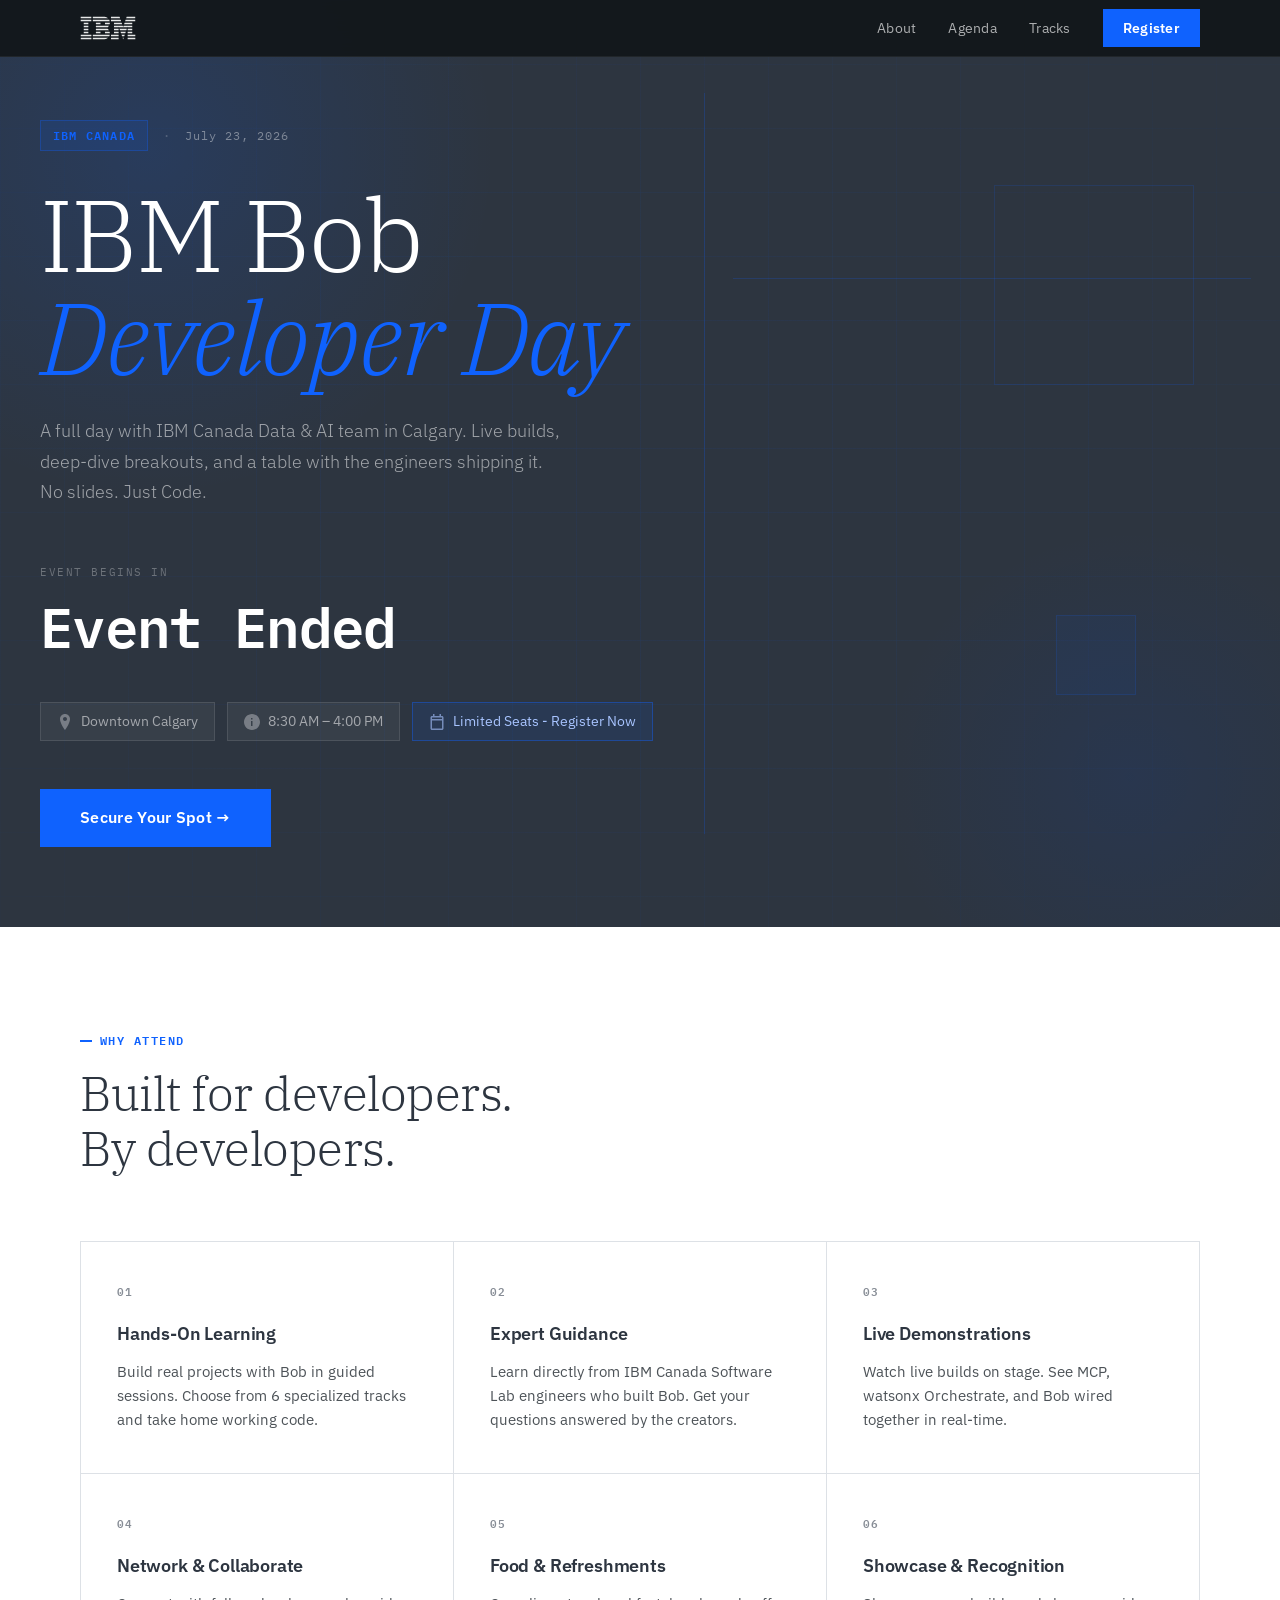
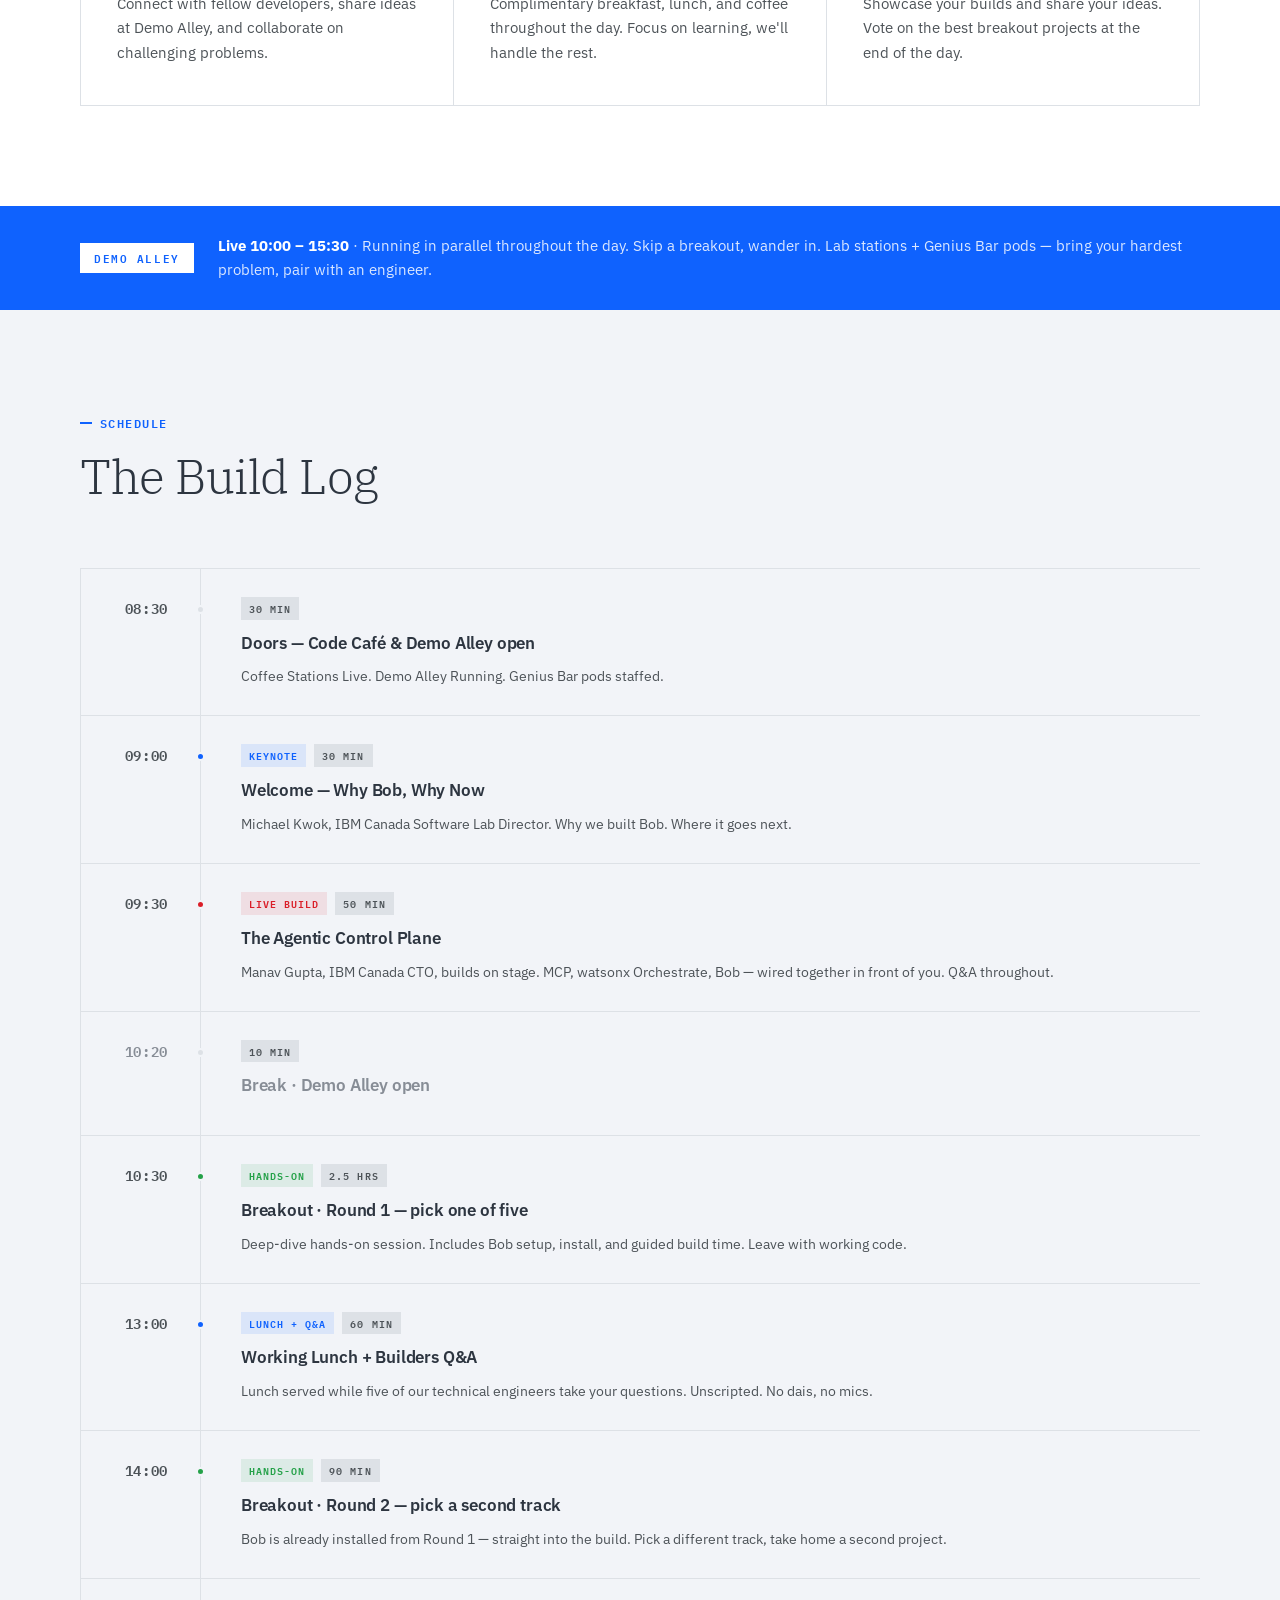
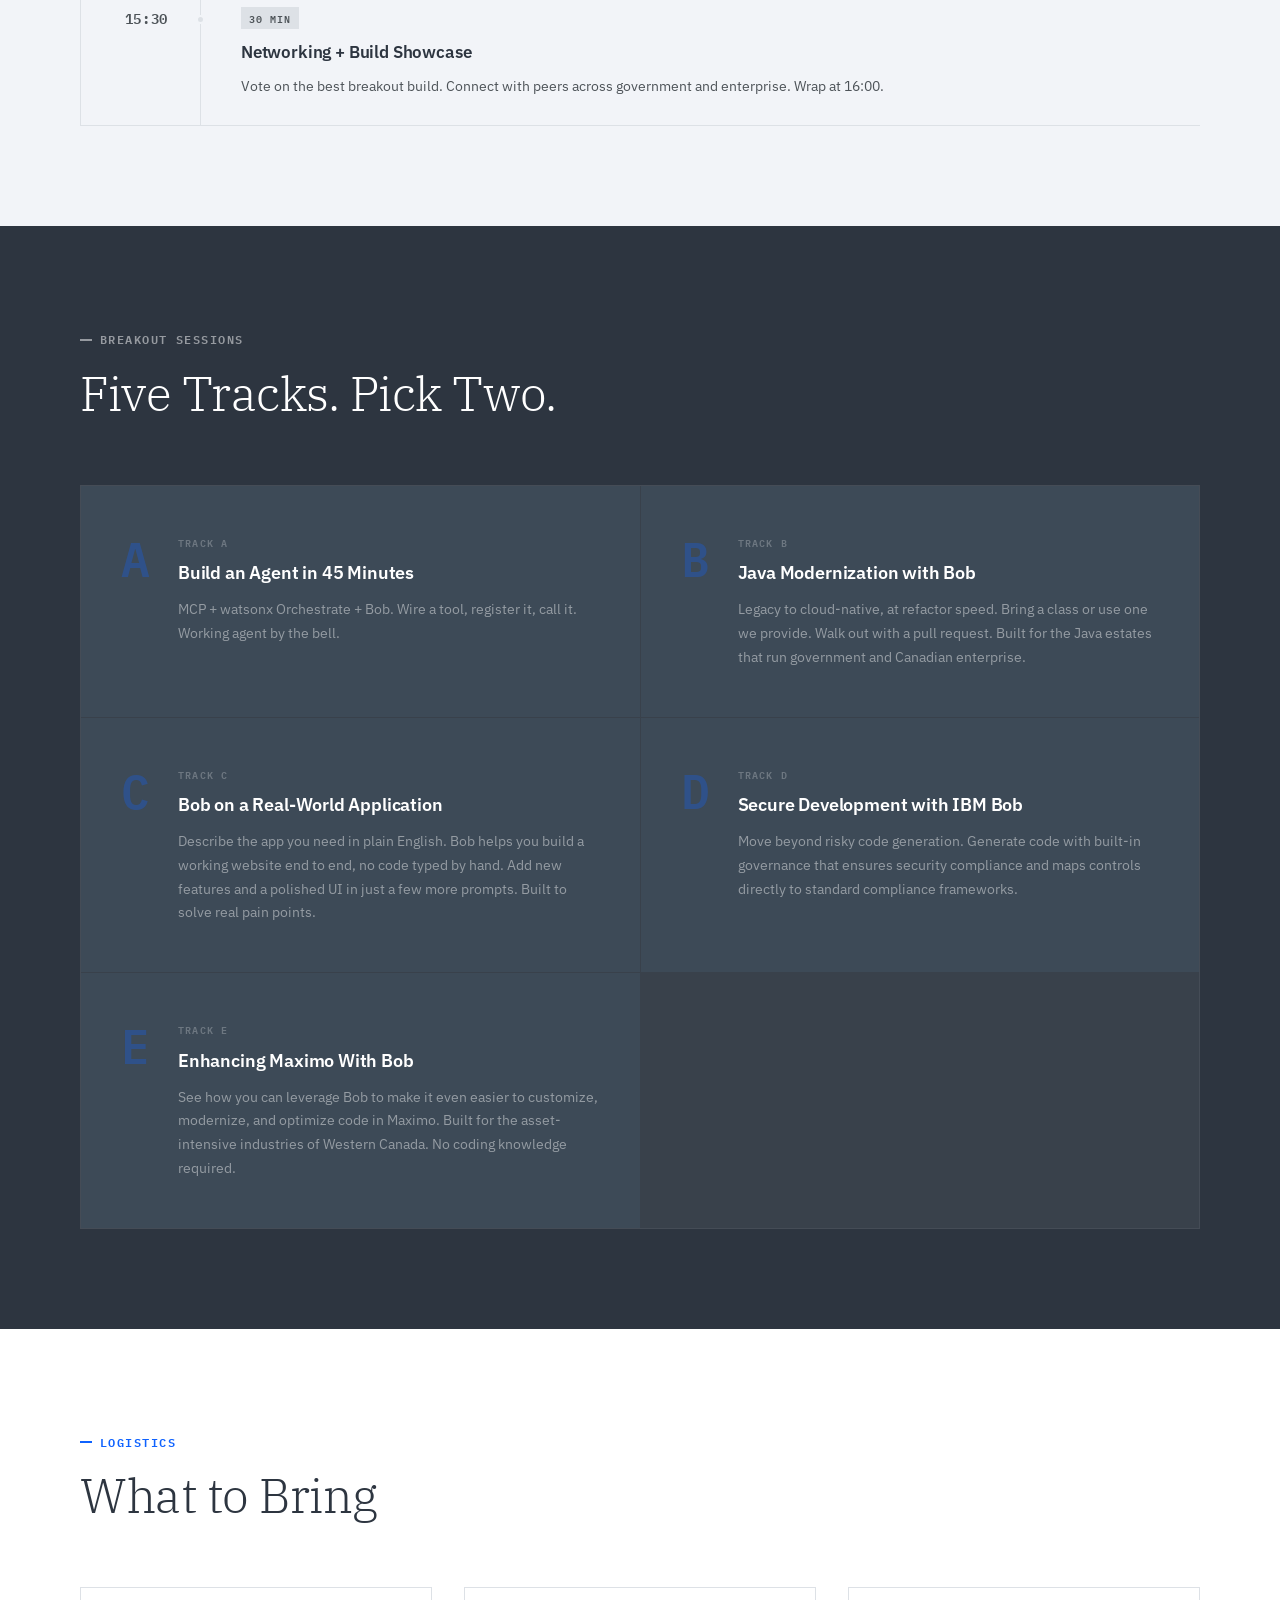
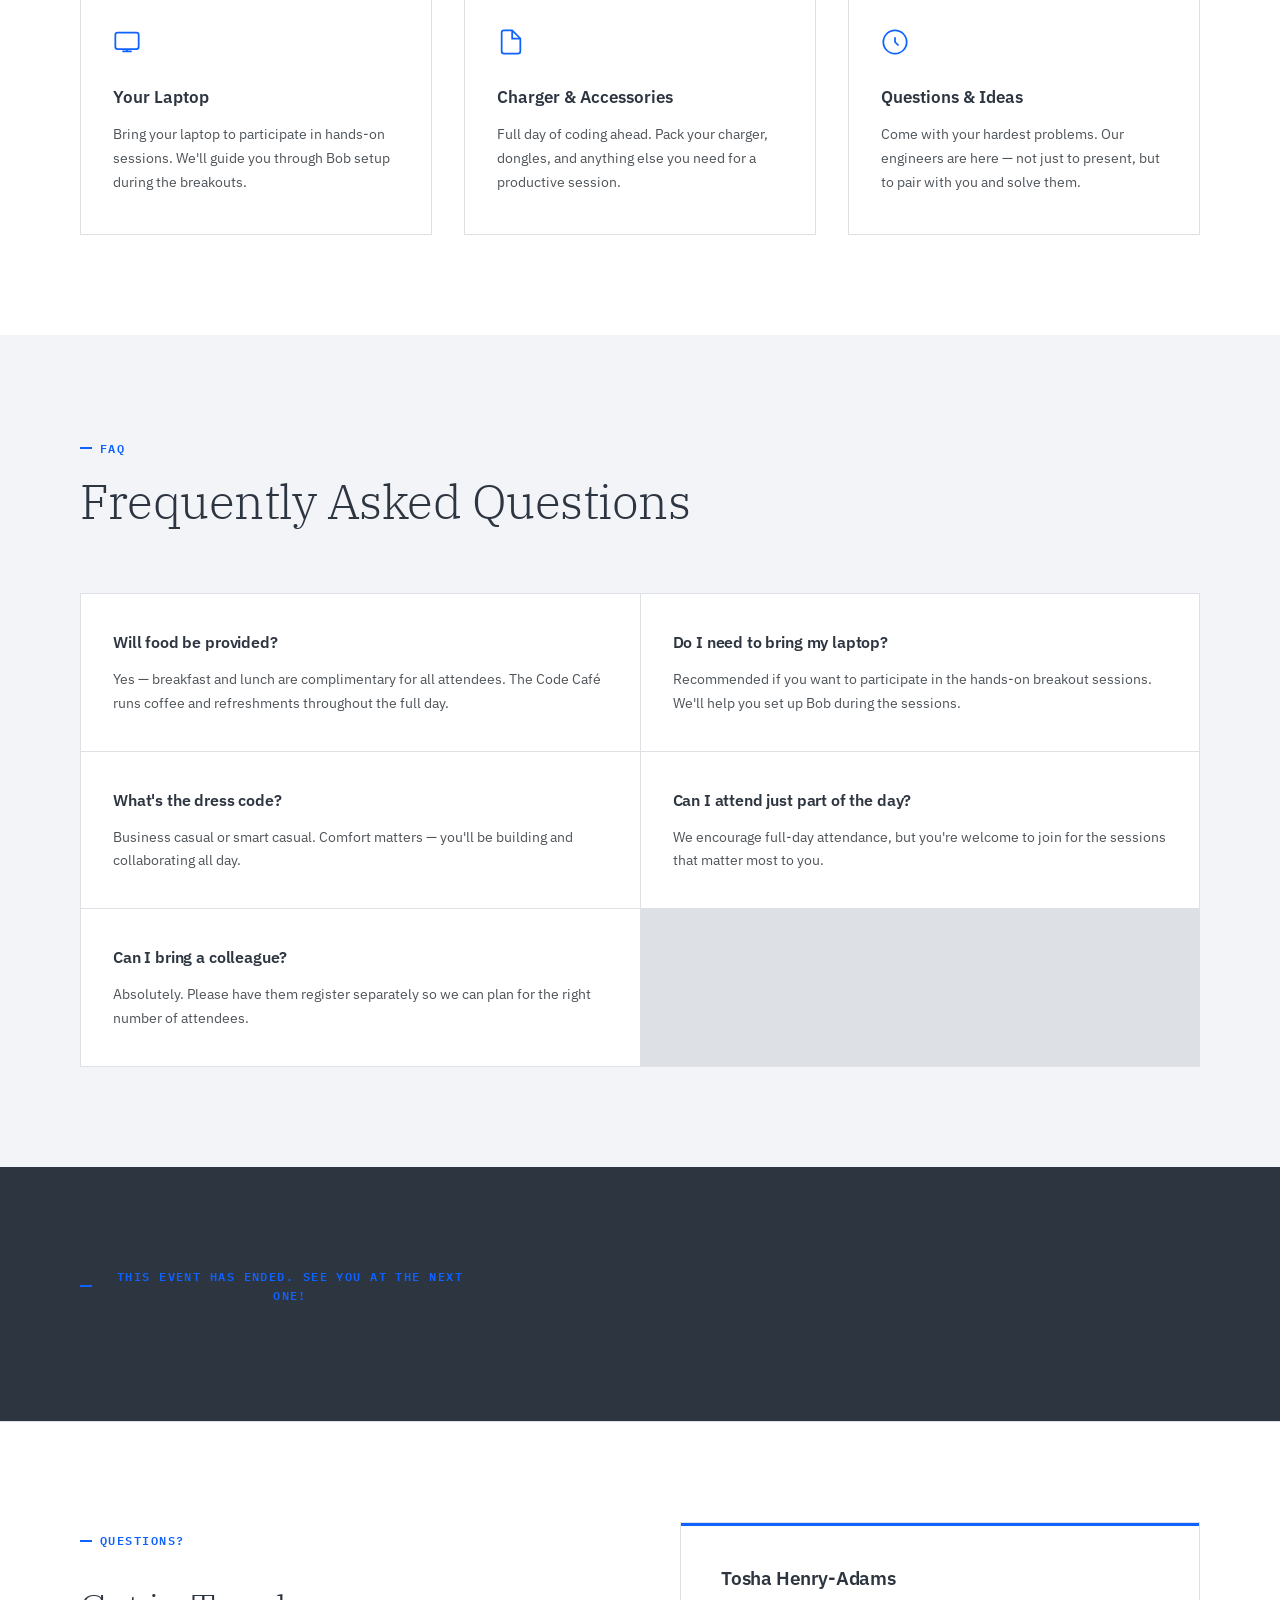
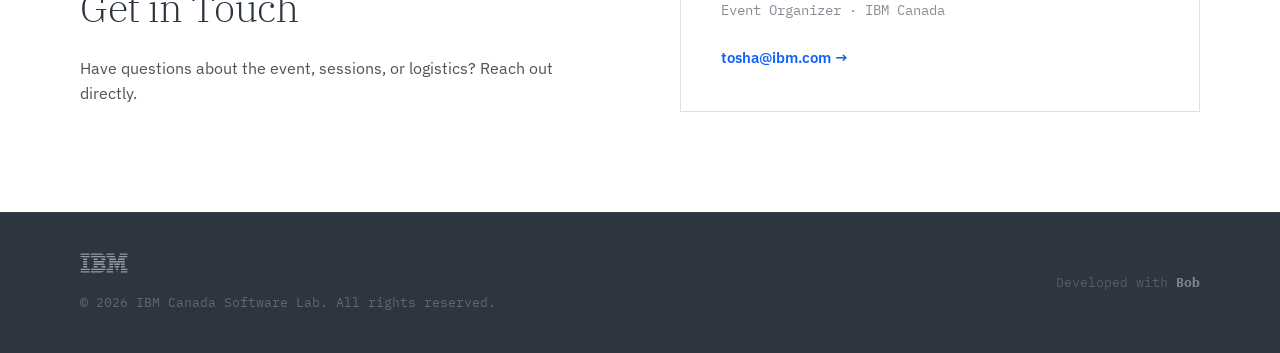
==== commit f04bf24f: "Update index.html" ====
--- a/calgary/index.html
+++ b/calgary/index.html
@@ -295,7 +295,7 @@
                             <div class="track-body">
                                 <div class="track-label">TRACK C</div>
                                 <h3>Bob on a Real-World Application</h3>
-                                <p>A messy multi-service codebase we provide. Refactor, test, fix CI, document. Four real problems, one tool. No prep required.</p>
+                                <p>Describe the app you need in plain English. Bob helps you build a working website end to end, no code typed by hand. Add new features and a polished UI in just a few more prompts. Built to solve real pain points.</p>
                             </div>
                         </div>
                         <div class="track-card">
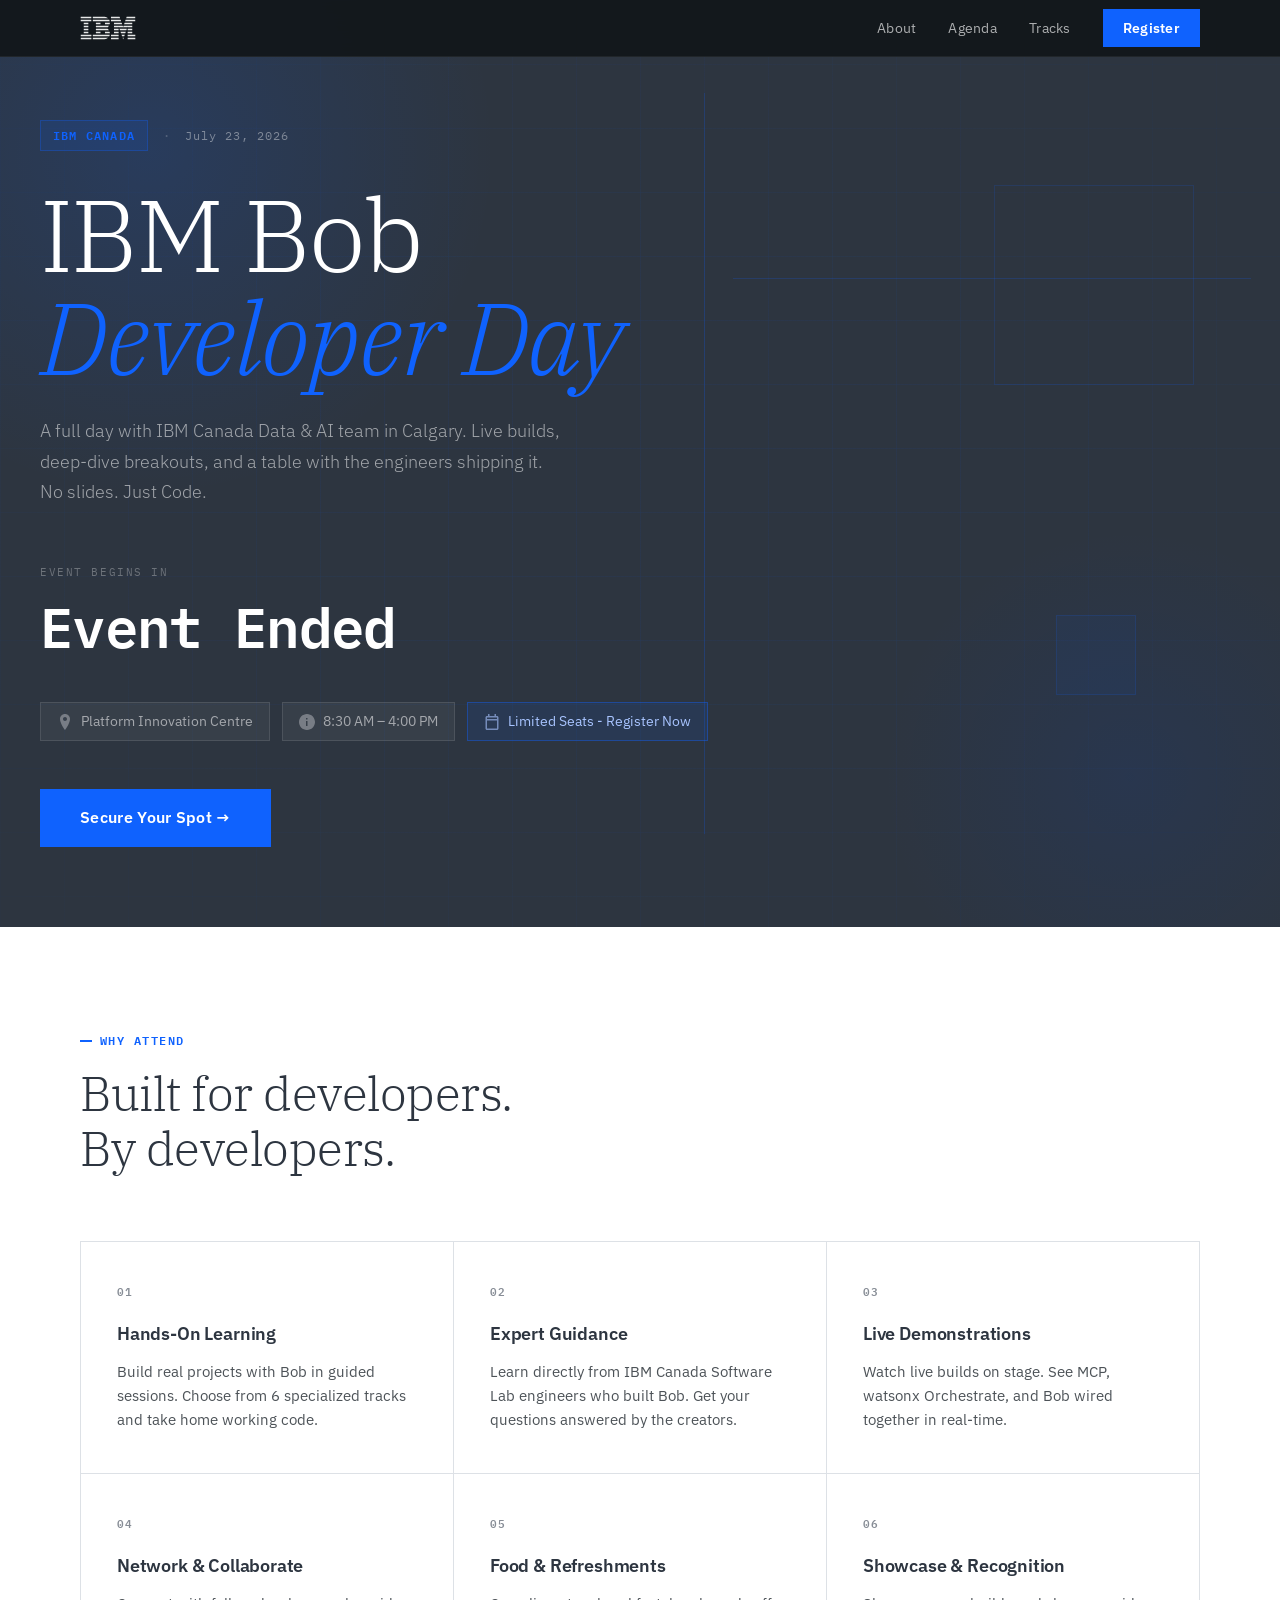
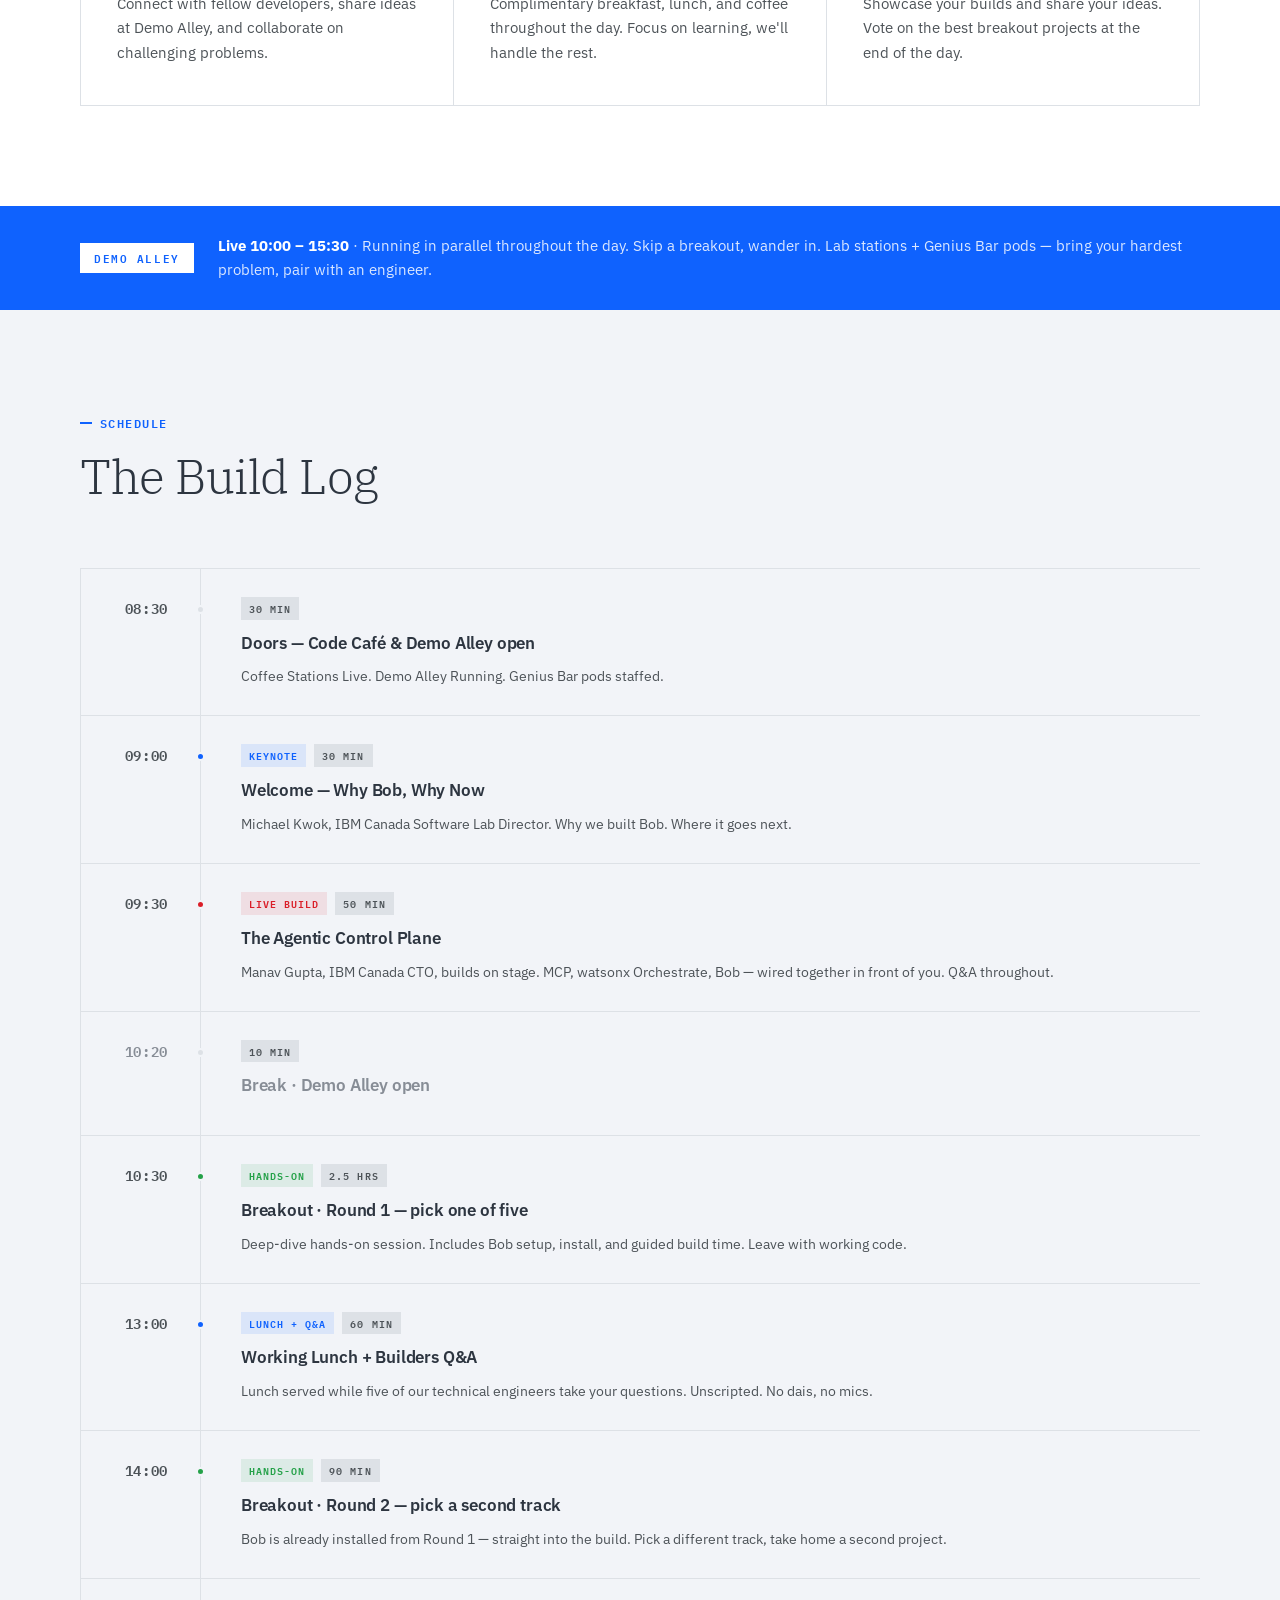
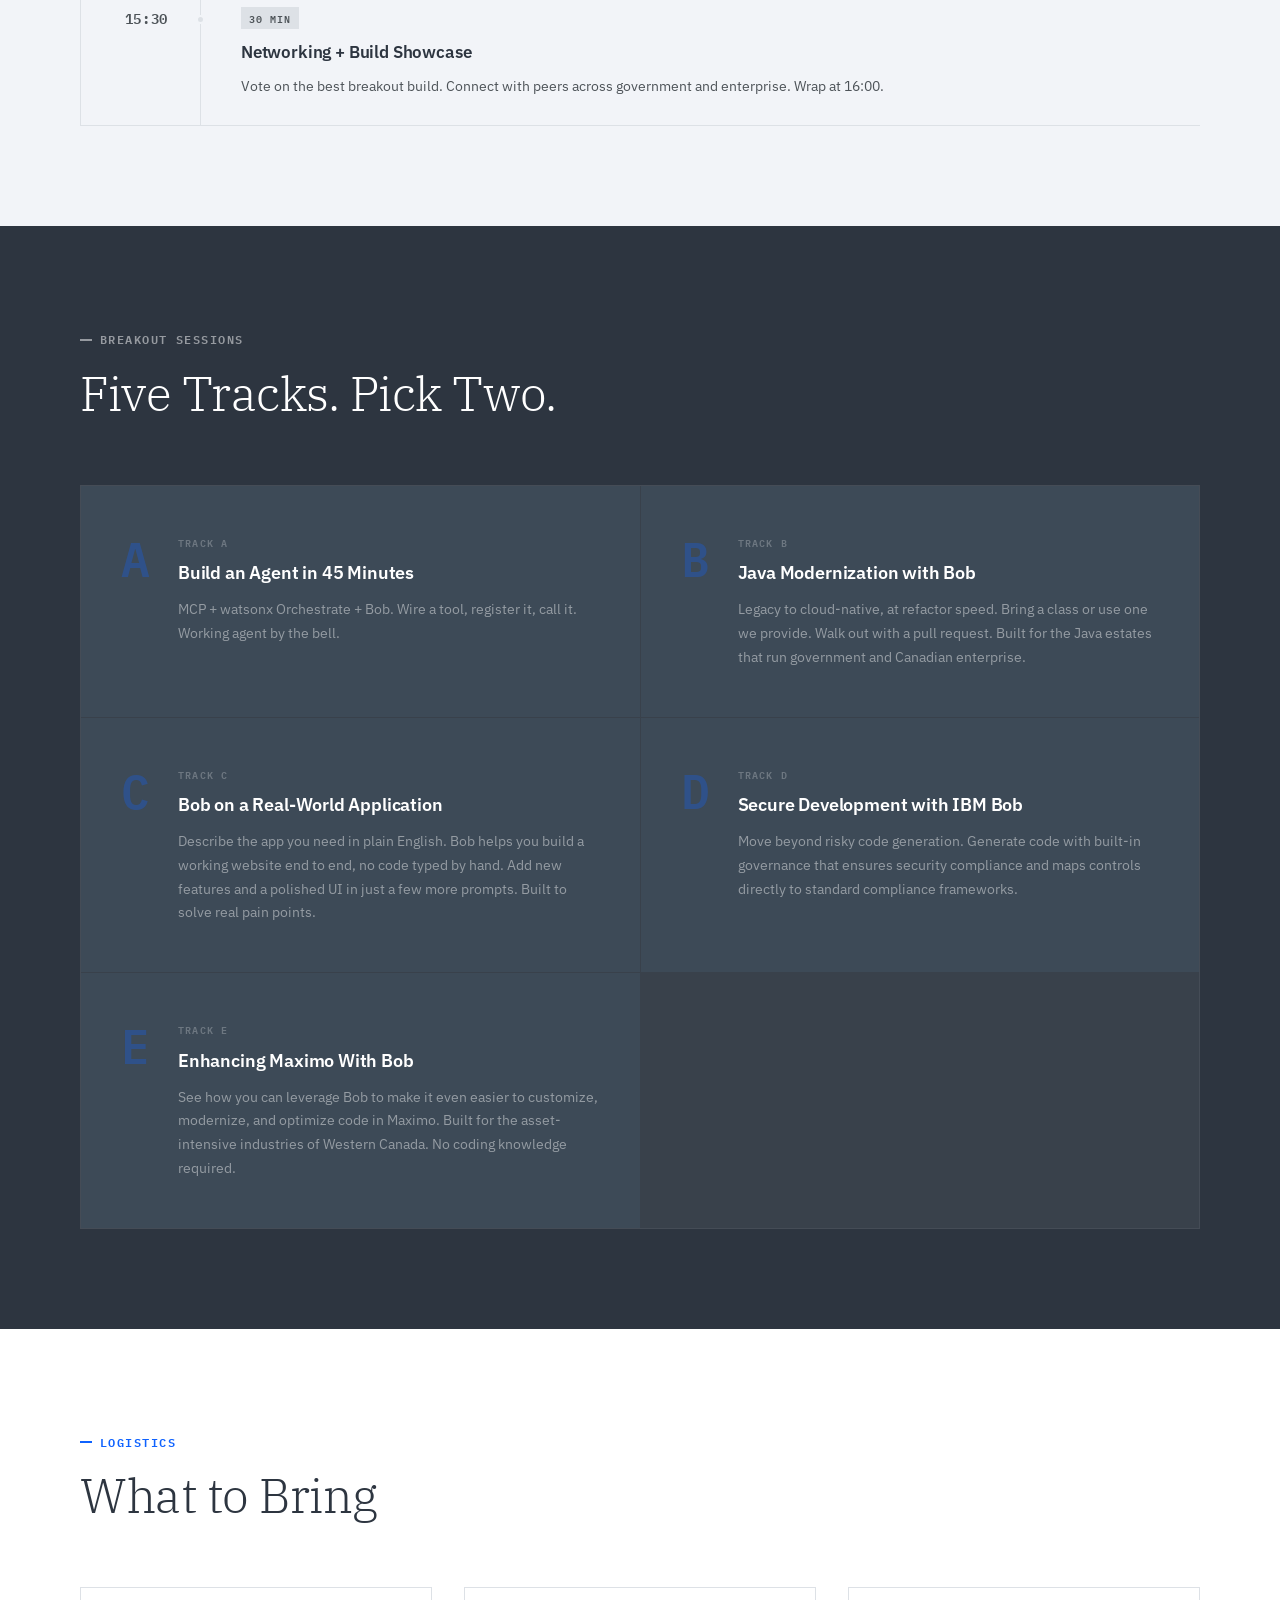
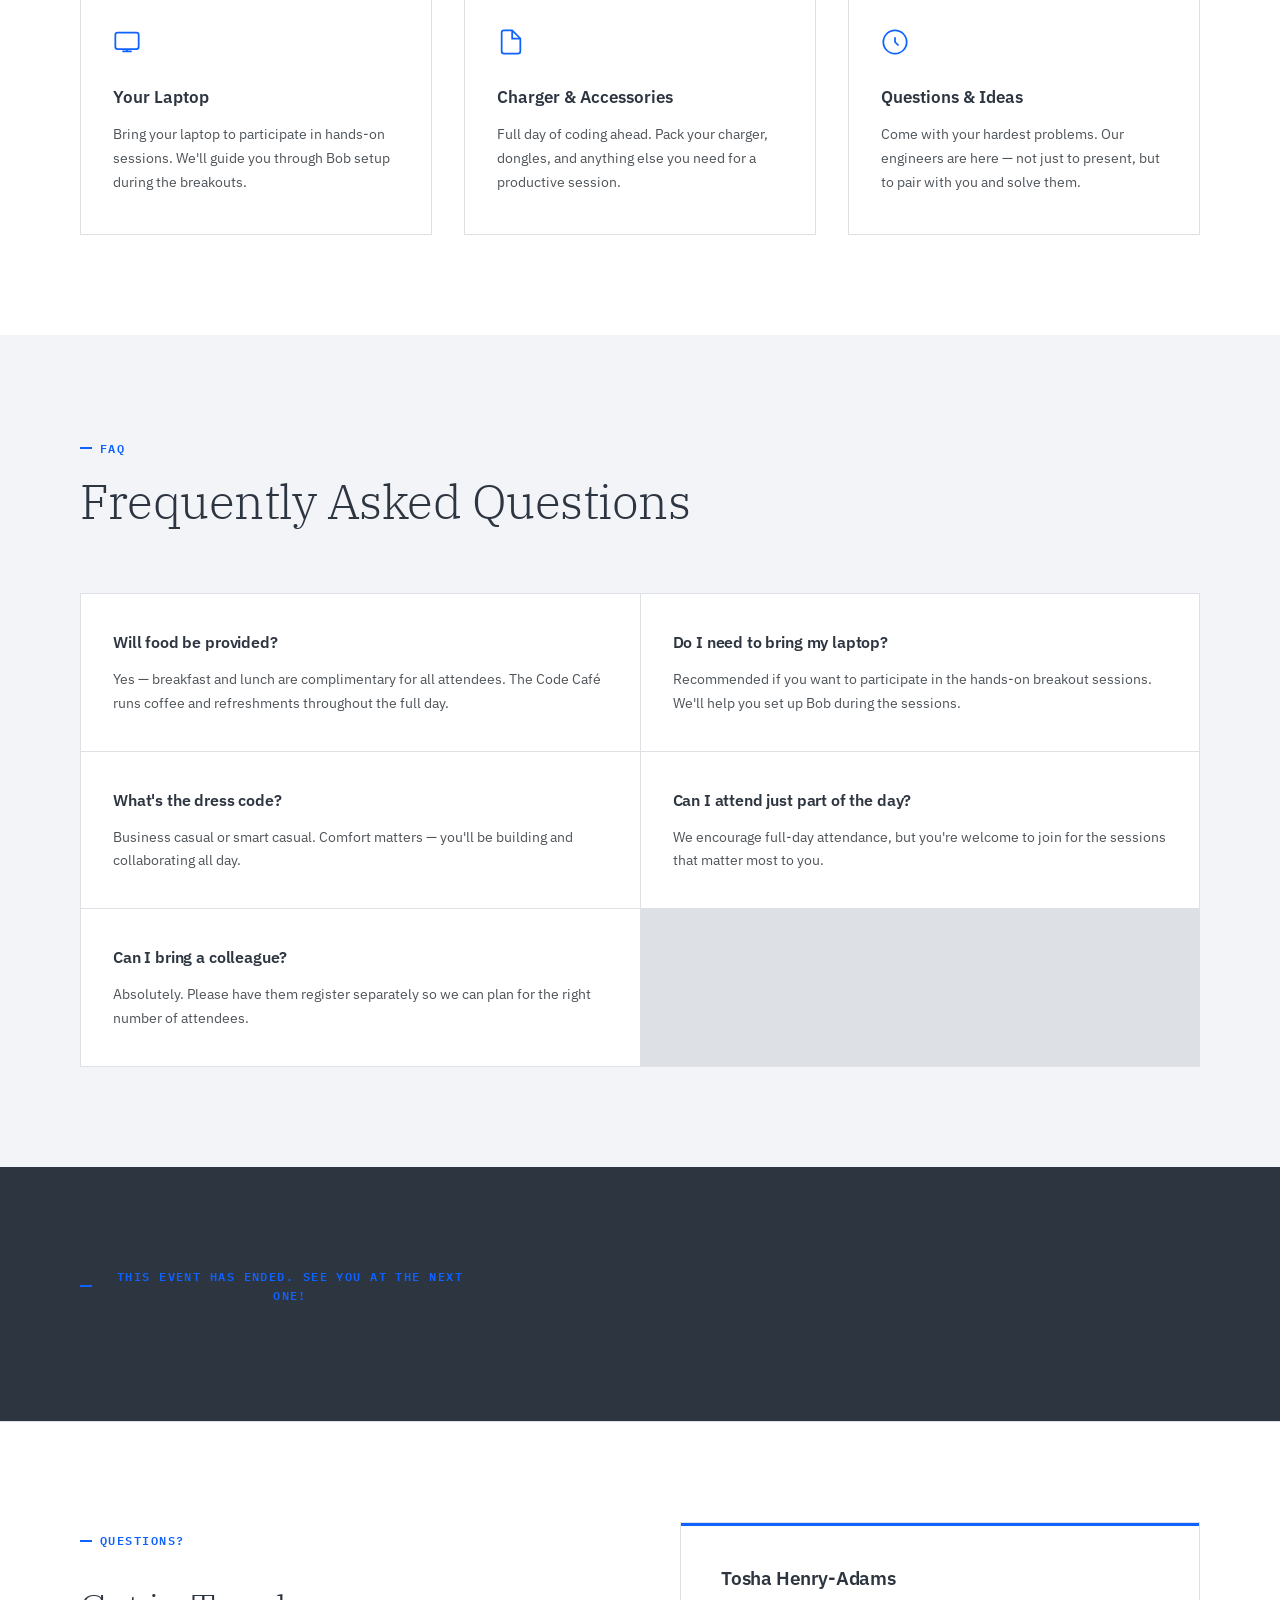
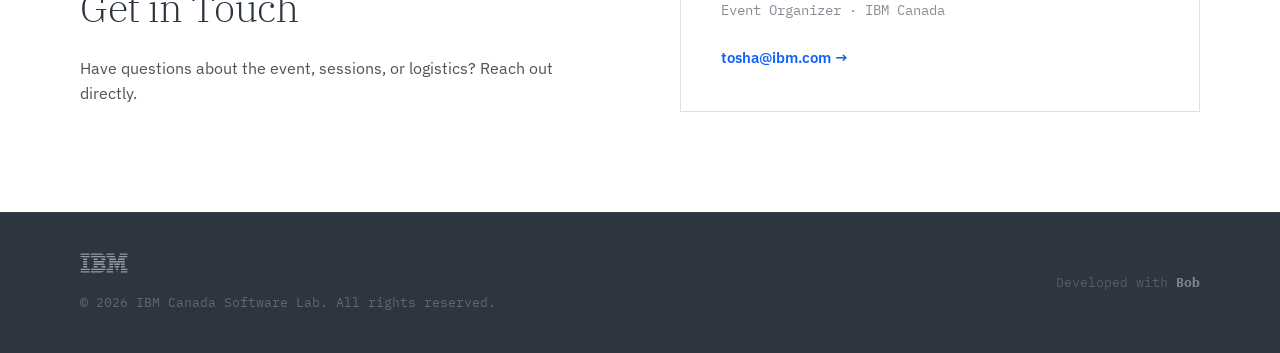
==== commit ccdbcf7d: "Update index.html added venue name" ====
--- a/calgary/index.html
+++ b/calgary/index.html
@@ -78,7 +78,7 @@
                 <div class="hero-meta">
                     <div class="meta-pill">
                         <svg width="16" height="16" viewBox="0 0 16 16" fill="none"><path d="M8 0C5.2 0 3 2.2 3 5c0 4.4 5 11 5 11s5-6.6 5-11c0-2.8-2.2-5-5-5zm0 7c-1.1 0-2-.9-2-2s.9-2 2-2 2 .9 2 2-.9 2-2 2z" fill="currentColor"/></svg>
-                        Downtown Calgary
+                        Platform Innovation Centre
                     </div>
                     <div class="meta-pill">
                         <svg width="16" height="16" viewBox="0 0 16 16" fill="none"><path d="M8 0C3.6 0 0 3.6 0 8s3.6 8 8 8 8-3.6 8-8-3.6-8-8-8zm.5 12H7V7h1.5v5zm0-6.5H7V4h1.5v1.5z" fill="currentColor"/></svg>
